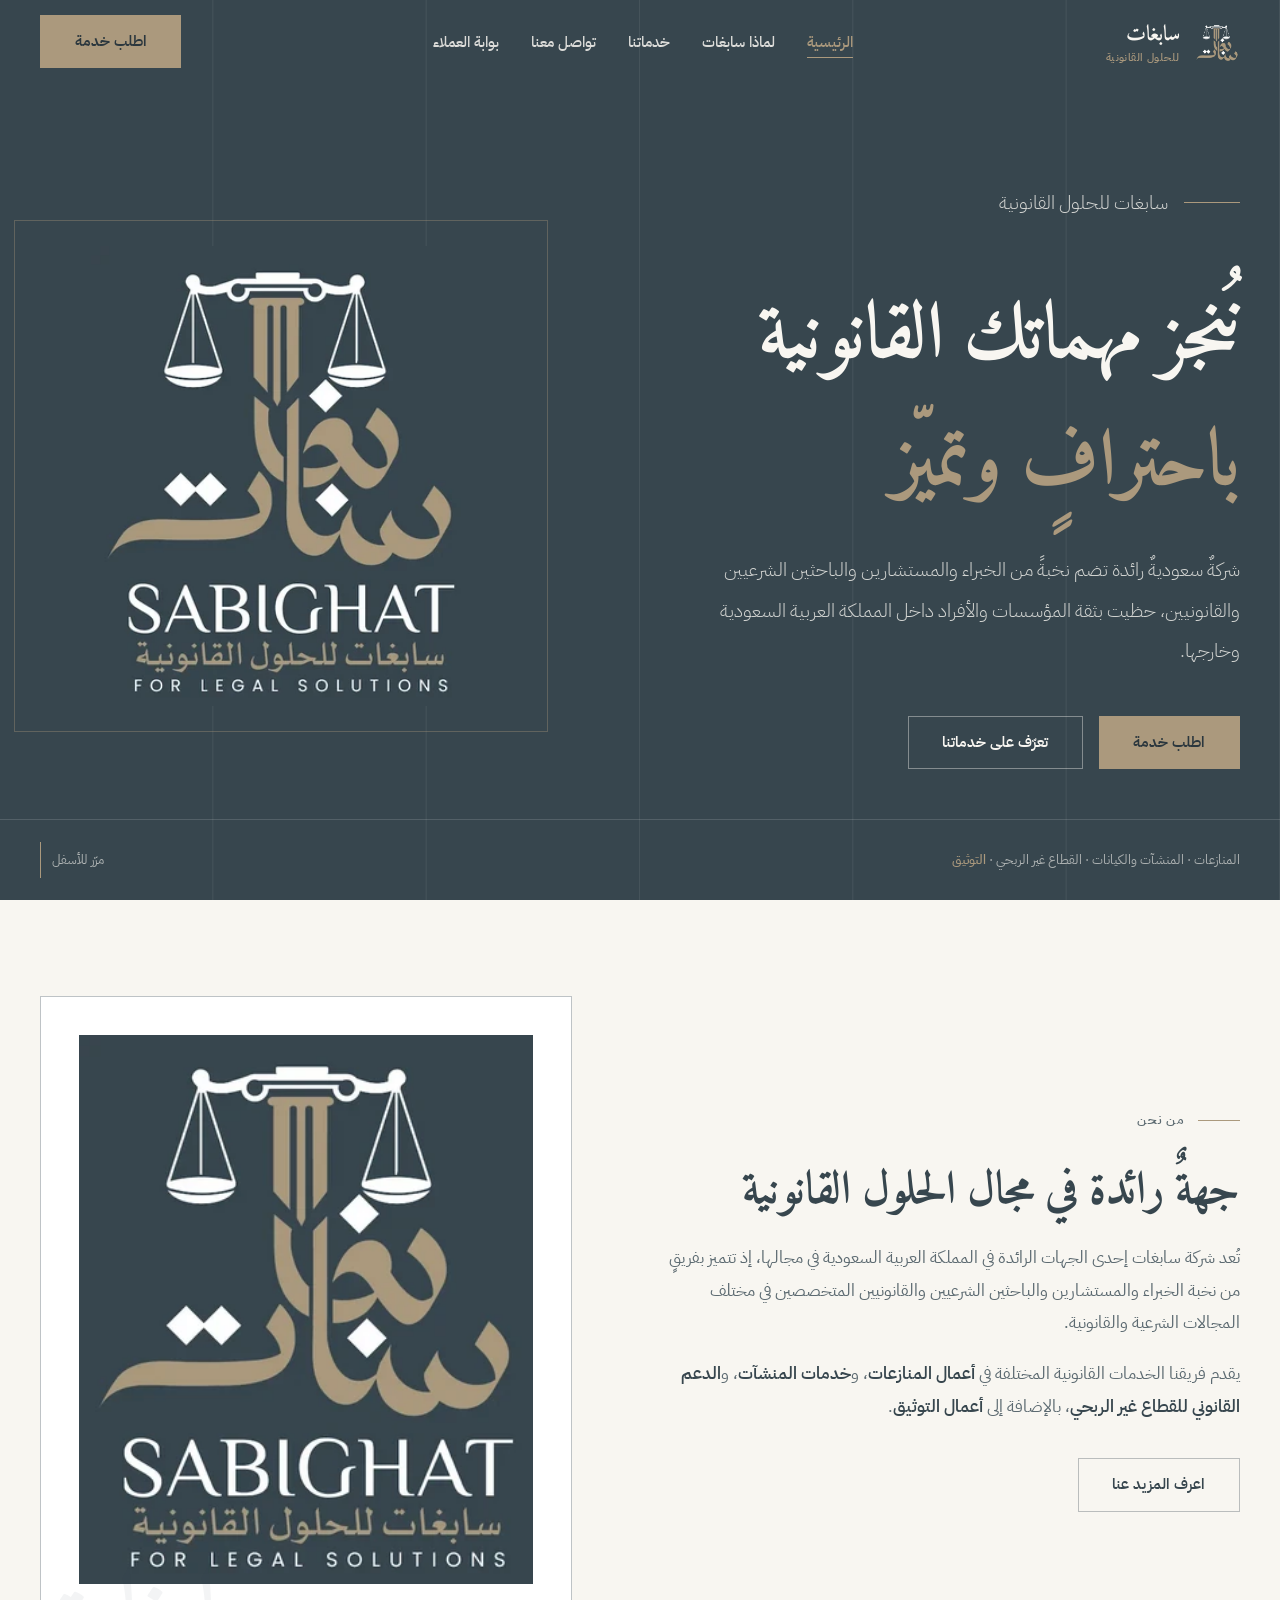
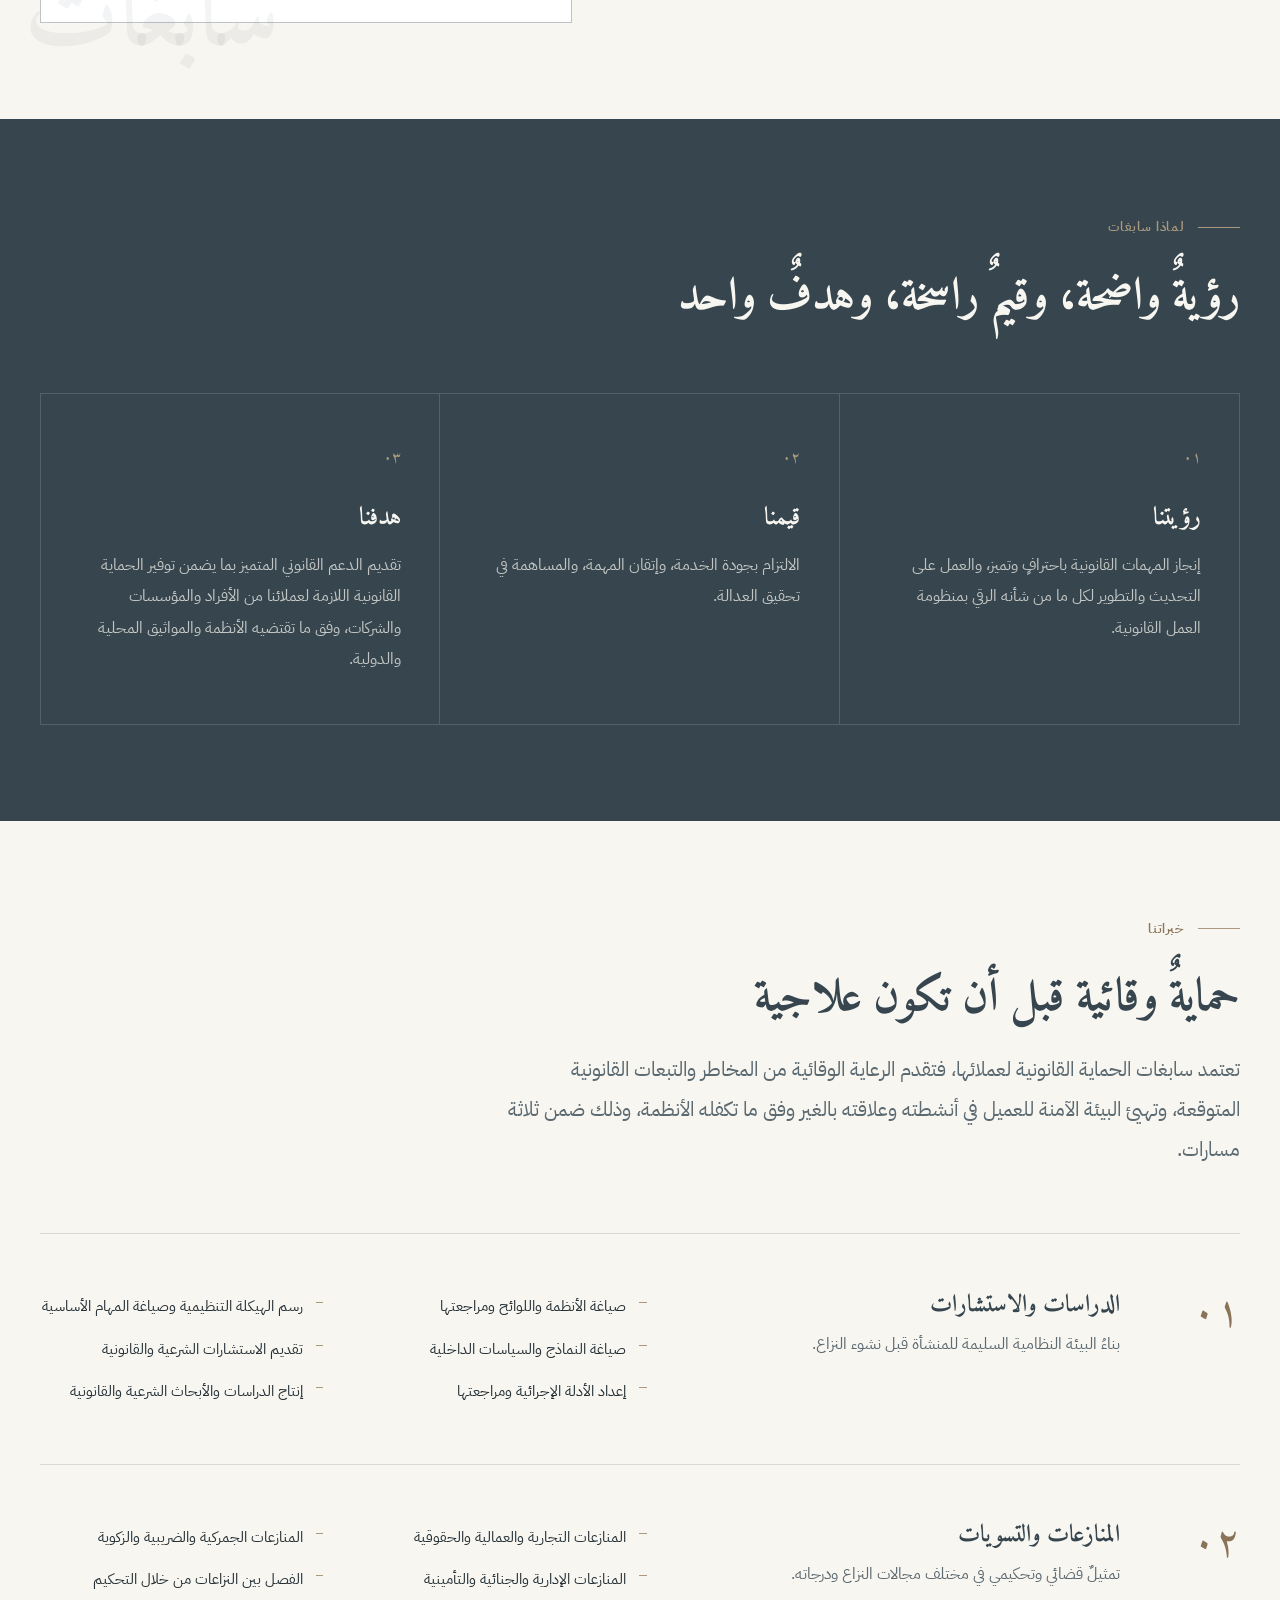
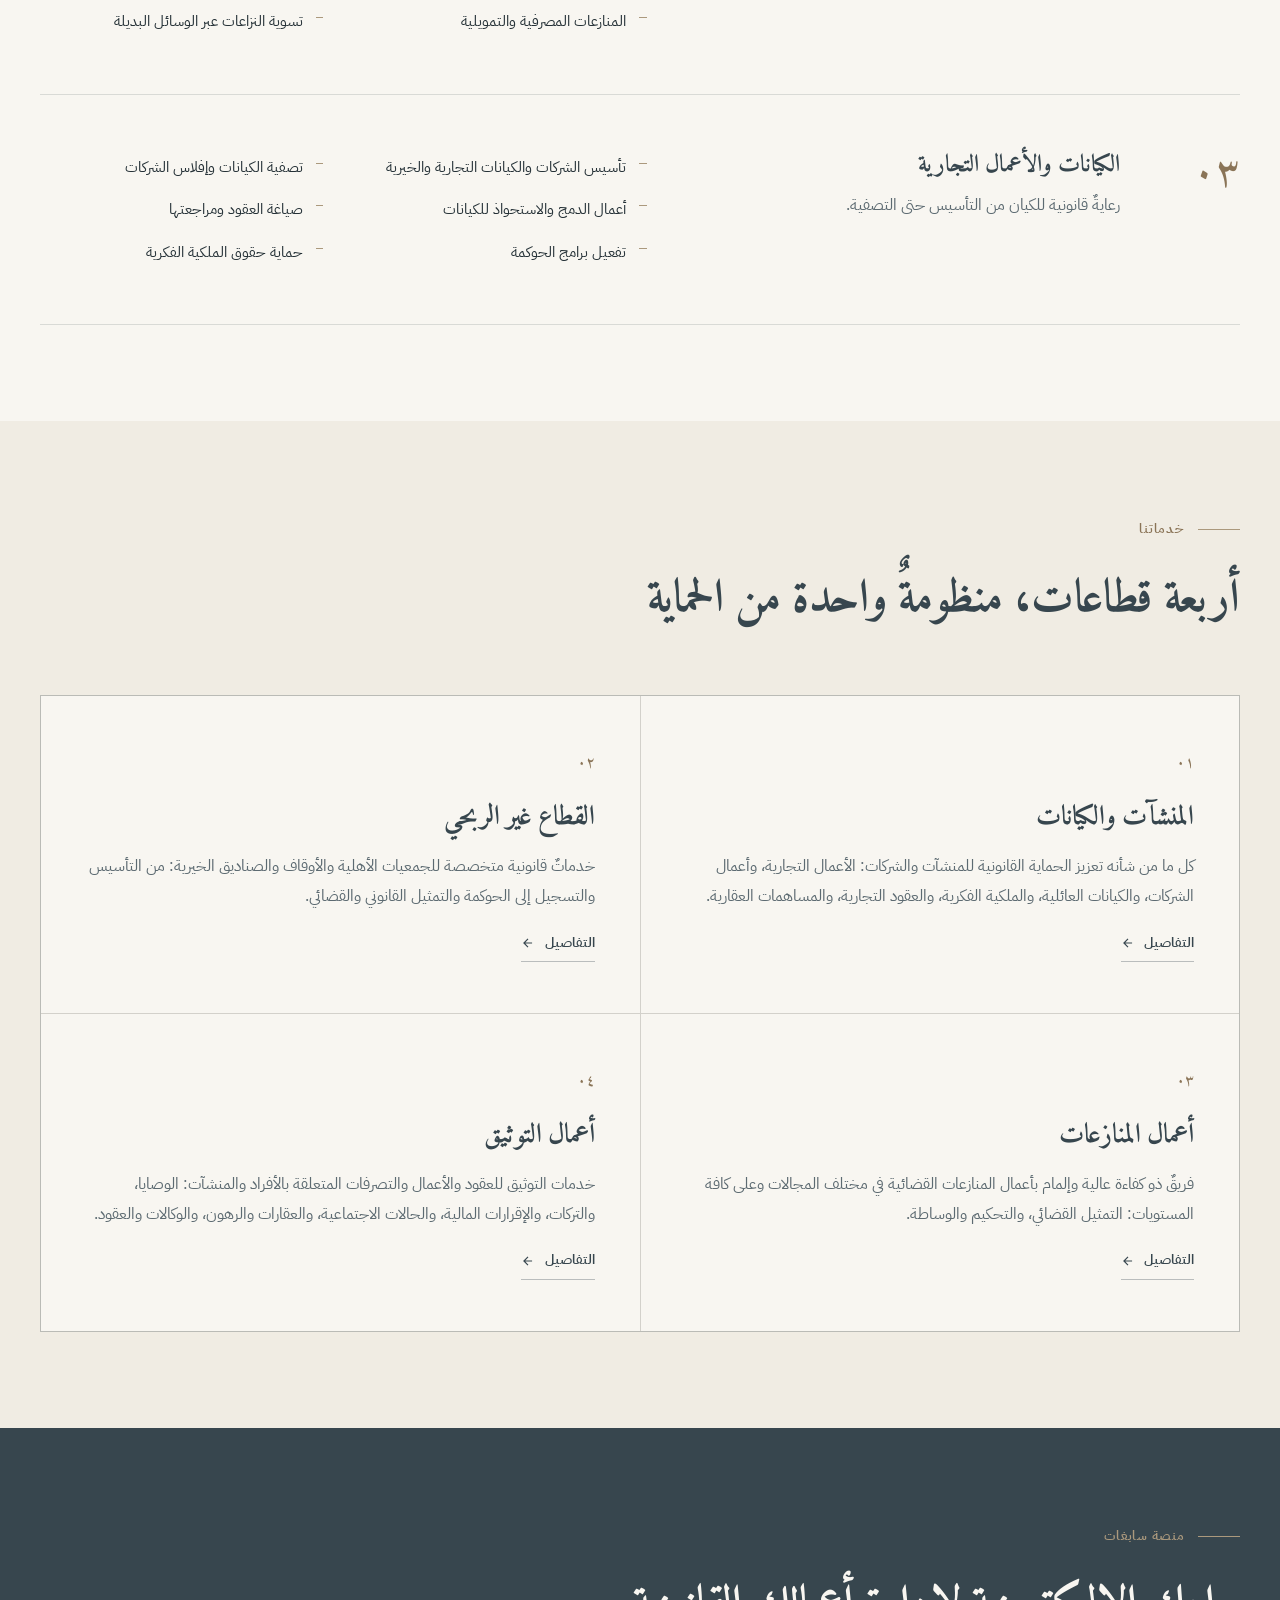
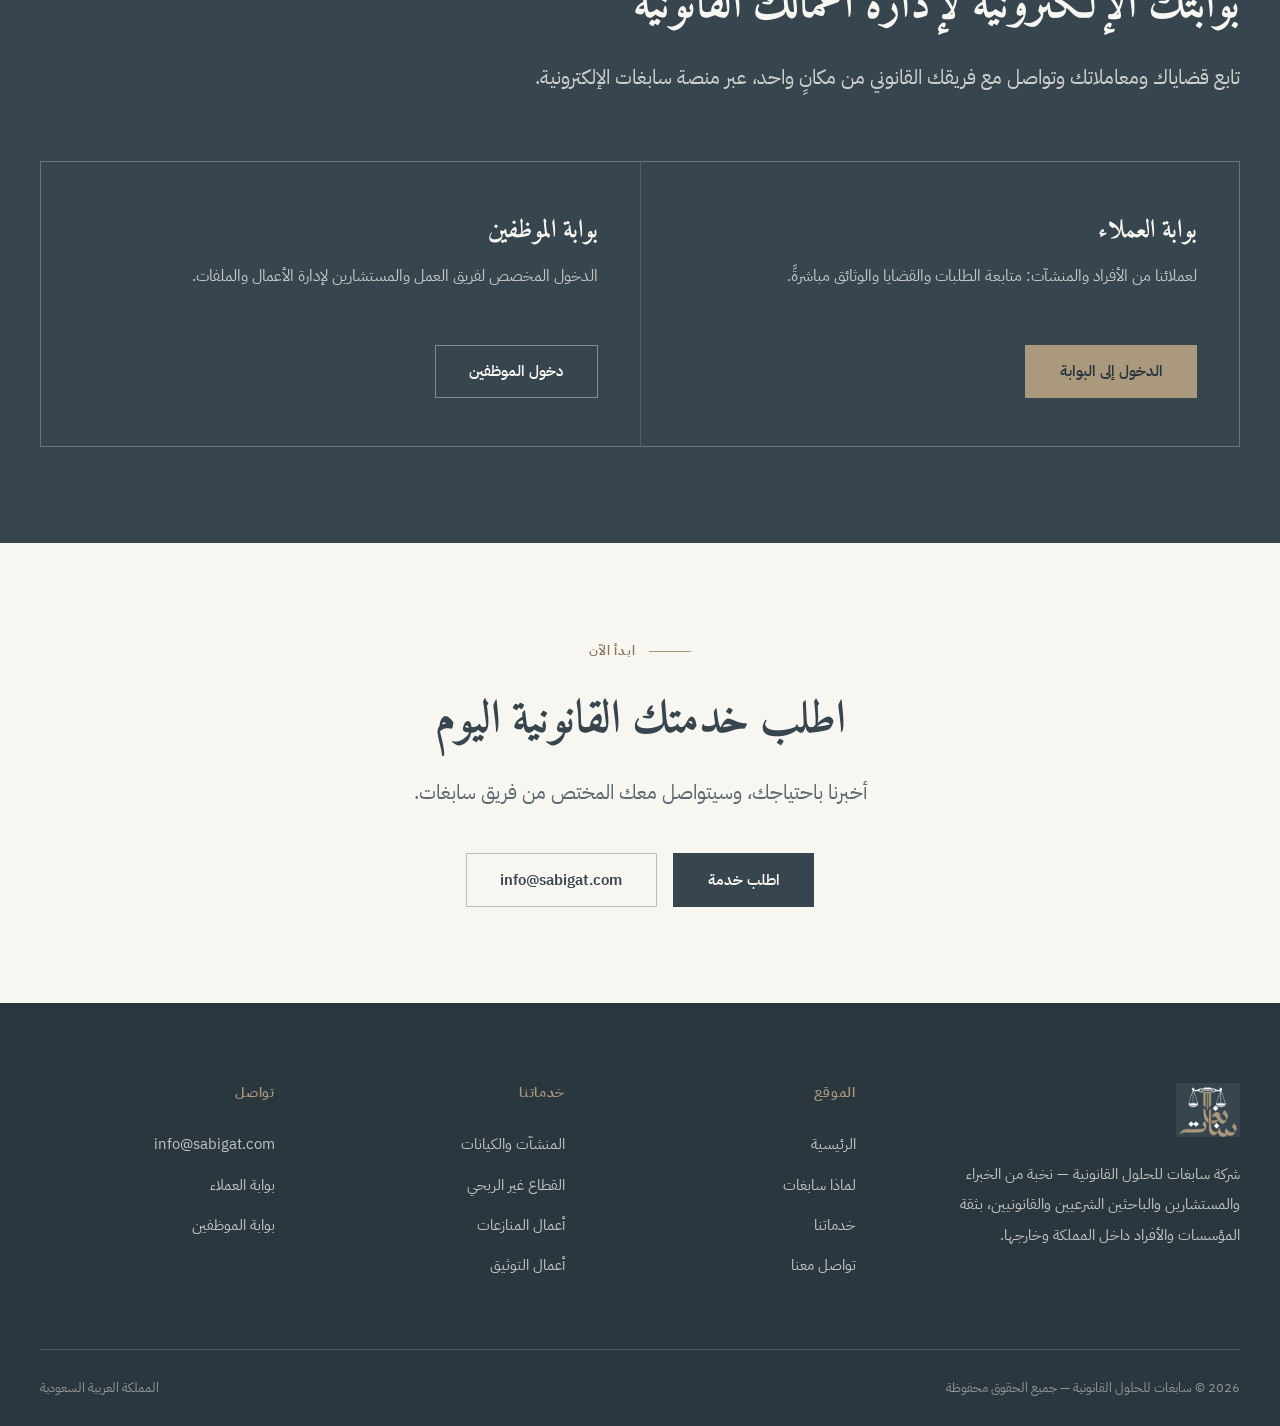
==== index.html @ 05ef5d31 "feat: موقع سابغات للحلول القانونية — HTML صرف على nginx أربعُ صفحاتٍ وصفحةُ ٤٠٤، بلا إطارٍ ولا مرحلة" ====
<!DOCTYPE html>
<html lang="ar" dir="rtl">
<head>
  <meta charset="UTF-8">
  <meta name="viewport" content="width=device-width, initial-scale=1.0">
  <title>سابغات للحلول القانونية | محاماة واستشارات وتوثيق</title>
  <meta name="description" content="شركة سابغات للحلول القانونية — نخبة من الخبراء والمستشارين في أعمال المنازعات وخدمات المنشآت والقطاع غير الربحي وأعمال التوثيق داخل المملكة وخارجها.">
  <link rel="canonical" href="https://sabigat.com/">
  <link rel="stylesheet" href="assets/css/style.css">
  <link rel="preload" href="assets/fonts/ibm-plex-arabic-400-arabic.woff2" as="font" type="font/woff2" crossorigin>
  <link rel="preload" href="assets/fonts/amiri-700-arabic.woff2" as="font" type="font/woff2" crossorigin>
  <meta property="og:type" content="website">
  <meta property="og:site_name" content="سابغات للحلول القانونية">
  <meta property="og:locale" content="ar_SA">
  <meta property="og:title" content="سابغات للحلول القانونية | محاماة واستشارات وتوثيق">
  <meta property="og:description" content="نخبة من الخبراء والمستشارين في أعمال المنازعات وخدمات المنشآت والقطاع غير الربحي وأعمال التوثيق.">
  <meta property="og:url" content="https://sabigat.com/">
  <meta property="og:image" content="https://sabigat.com/assets/img/og-image.png">
  <meta property="og:image:width" content="1200">
  <meta property="og:image:height" content="630">
  <meta name="twitter:card" content="summary_large_image">
  <meta name="twitter:title" content="سابغات للحلول القانونية | محاماة واستشارات وتوثيق">
  <meta name="twitter:description" content="نخبة من الخبراء والمستشارين في أعمال المنازعات وخدمات المنشآت والقطاع غير الربحي وأعمال التوثيق.">
  <meta name="twitter:image" content="https://sabigat.com/assets/img/og-image.png">
  <meta name="theme-color" content="#37464e">
  <meta name="geo.region" content="SA">
  <!-- TODO: من العميل — geo.placename (مدينة المقر) -->
  <link rel="icon" href="favicon.ico" sizes="any">
  <link rel="icon" type="image/png" sizes="32x32" href="assets/img/favicon-32.png">
  <link rel="apple-touch-icon" href="assets/img/apple-touch-icon.png">
  <link rel="manifest" href="site.webmanifest">
  <script>document.documentElement.className += ' js';</script>
  <script type="application/ld+json">
  {
    "@context": "https://schema.org",
    "@type": "LegalService",
    "@id": "https://sabigat.com/#organization",
    "name": "سابغات للحلول القانونية",
    "alternateName": "Sabighat for Legal Solutions",
    "url": "https://sabigat.com/",
    "logo": "https://sabigat.com/assets/img/og-image.png",
    "image": "https://sabigat.com/assets/img/og-image.png",
    "email": "info@sabigat.com",
    "areaServed": "SA"
  }
  </script>
  <!-- TODO: من العميل — رقم الترخيص (identifier) ورقم الهاتف والعنوان الوطني لإكمال JSON-LD -->
</head>
<body>

  <header class="site-header">
    <div class="container header-inner">
      <a class="brand" href="index.html" aria-label="سابغات للحلول القانونية — الرئيسية">
        <img src="assets/img/logo-mark.webp" alt="شعار سابغات" width="337" height="284">
        <span class="brand-text">
          <span class="brand-name">سابغات</span>
          <span class="brand-tag">للحلول القانونية</span>
        </span>
      </a>
      <nav class="main-nav" aria-label="التنقل الرئيسي">
        <ul>
          <li><a href="index.html" class="active" aria-current="page">الرئيسية</a></li>
          <li><a href="about.html">لماذا سابغات</a></li>
          <li><a href="services.html">خدماتنا</a></li>
          <li><a href="contact.html">تواصل معنا</a></li>
          <li><a href="https://sabigat.com/Fares/authentication/login">بوابة العملاء</a></li>
        </ul>
      </nav>
      <div class="header-cta">
        <a class="btn btn-navy" href="contact.html">اطلب خدمة</a>
      </div>
      <button class="nav-toggle" aria-label="فتح القائمة" aria-expanded="false"><span></span><span></span><span></span></button>
    </div>
  </header>

  <main>

    <!-- ================= البطل ================= -->
    <section class="hero">
      <div class="container hero-inner">
        <div>
          <p class="hero-kicker">سابغات للحلول القانونية</p>
          <h1>نُنجز مهماتك القانونية <em>باحترافٍ وتميّز</em></h1>
          <p>شركةٌ سعوديةٌ رائدة تضم نخبةً من الخبراء والمستشارين والباحثين الشرعيين والقانونيين، حظيت بثقة المؤسسات والأفراد داخل المملكة العربية السعودية وخارجها.</p>
          <div class="hero-actions">
            <a class="btn btn-gold" href="contact.html">اطلب خدمة</a>
            <a class="btn btn-outline-light" href="services.html">تعرّف على خدماتنا</a>
          </div>
        </div>
        <div class="hero-mark">
          <img src="assets/img/logo-full.webp" alt="شعار سابغات للحلول القانونية — ميزان العدالة والاسم بالخط العربي" width="337" height="408" fetchpriority="high">
        </div>
      </div>
      <div class="hero-foot">
        <div class="container">
          <span>المنازعات · المنشآت والكيانات · القطاع غير الربحي · <strong>التوثيق</strong></span>
          <span class="scroll-hint">مرّر للأسفل</span>
        </div>
      </div>
    </section>

    <!-- ================= نبذة ================= -->
    <section class="section" id="about">
      <div class="container about-grid">
        <div class="about-text reveal">
          <p class="eyebrow">من نحن</p>
          <h2 class="section-title">جهةٌ رائدة في مجال الحلول القانونية</h2>
          <p>تُعد شركة سابغات إحدى الجهات الرائدة في المملكة العربية السعودية في مجالها، إذ تتميز بفريقٍ من نخبة الخبراء والمستشارين والباحثين الشرعيين والقانونيين المتخصصين في مختلف المجالات الشرعية والقانونية.</p>
          <p>يقدم فريقنا الخدمات القانونية المختلفة في <strong>أعمال المنازعات</strong>، و<strong>خدمات المنشآت</strong>، و<strong>الدعم القانوني للقطاع غير الربحي</strong>، بالإضافة إلى <strong>أعمال التوثيق</strong>.</p>
          <a class="btn btn-outline" href="about.html" style="margin-block-start:1rem">اعرف المزيد عنا</a>
        </div>
        <div class="about-media reveal reveal-d1">
          <div class="frame">
            <img src="assets/img/logo-full.webp" alt="الهوية البصرية لشركة سابغات للحلول القانونية" width="337" height="408" loading="lazy">
          </div>
        </div>
      </div>
    </section>

    <!-- ================= الرؤية والقيم والهدف ================= -->
    <section class="section dark">
      <div class="container">
        <div class="section-head reveal">
          <p class="eyebrow">لماذا سابغات</p>
          <h2 class="section-title">رؤيةٌ واضحة، وقيمٌ راسخة، وهدفٌ واحد</h2>
        </div>
        <div class="values-grid">
          <article class="value-card reveal">
            <span class="num">٠١</span>
            <h3>رؤيتنا</h3>
            <p>إنجاز المهمات القانونية باحترافٍ وتميز، والعمل على التحديث والتطوير لكل ما من شأنه الرقي بمنظومة العمل القانونية.</p>
          </article>
          <article class="value-card reveal reveal-d1">
            <span class="num">٠٢</span>
            <h3>قيمنا</h3>
            <p>الالتزام بجودة الخدمة، وإتقان المهمة، والمساهمة في تحقيق العدالة.</p>
          </article>
          <article class="value-card reveal reveal-d2">
            <span class="num">٠٣</span>
            <h3>هدفنا</h3>
            <p>تقديم الدعم القانوني المتميز بما يضمن توفير الحماية القانونية اللازمة لعملائنا من الأفراد والمؤسسات والشركات، وفق ما تقتضيه الأنظمة والمواثيق المحلية والدولية.</p>
          </article>
        </div>
      </div>
    </section>

    <!-- ================= مسارات الخبرة ================= -->
    <section class="section">
      <div class="container">
        <div class="section-head reveal">
          <p class="eyebrow">خبراتنا</p>
          <h2 class="section-title">حمايةٌ وقائية قبل أن تكون علاجية</h2>
          <p class="lead">تعتمد سابغات الحماية القانونية لعملائها، فتقدم الرعاية الوقائية من المخاطر والتبعات القانونية المتوقعة، وتهيئ البيئة الآمنة للعميل في أنشطته وعلاقته بالغير وفق ما تكفله الأنظمة، وذلك ضمن ثلاثة مسارات.</p>
        </div>
        <div class="tracks">
          <div class="track reveal">
            <span class="idx">٠١</span>
            <div>
              <h3>الدراسات والاستشارات</h3>
              <p class="track-desc">بناءُ البيئة النظامية السليمة للمنشأة قبل نشوء النزاع.</p>
            </div>
            <ul>
              <li>صياغة الأنظمة واللوائح ومراجعتها</li>
              <li>صياغة النماذج والسياسات الداخلية</li>
              <li>إعداد الأدلة الإجرائية ومراجعتها</li>
              <li>رسم الهيكلة التنظيمية وصياغة المهام الأساسية</li>
              <li>تقديم الاستشارات الشرعية والقانونية</li>
              <li>إنتاج الدراسات والأبحاث الشرعية والقانونية</li>
            </ul>
          </div>
          <div class="track reveal">
            <span class="idx">٠٢</span>
            <div>
              <h3>المنازعات والتسويات</h3>
              <p class="track-desc">تمثيلٌ قضائي وتحكيمي في مختلف مجالات النزاع ودرجاته.</p>
            </div>
            <ul>
              <li>المنازعات التجارية والعمالية والحقوقية</li>
              <li>المنازعات الإدارية والجنائية والتأمينية</li>
              <li>المنازعات المصرفية والتمويلية</li>
              <li>المنازعات الجمركية والضريبية والزكوية</li>
              <li>الفصل بين النزاعات من خلال التحكيم</li>
              <li>تسوية النزاعات عبر الوسائل البديلة</li>
            </ul>
          </div>
          <div class="track reveal">
            <span class="idx">٠٣</span>
            <div>
              <h3>الكيانات والأعمال التجارية</h3>
              <p class="track-desc">رعايةٌ قانونية للكيان من التأسيس حتى التصفية.</p>
            </div>
            <ul>
              <li>تأسيس الشركات والكيانات التجارية والخيرية</li>
              <li>أعمال الدمج والاستحواذ للكيانات</li>
              <li>تفعيل برامج الحوكمة</li>
              <li>تصفية الكيانات وإفلاس الشركات</li>
              <li>صياغة العقود ومراجعتها</li>
              <li>حماية حقوق الملكية الفكرية</li>
            </ul>
          </div>
        </div>
      </div>
    </section>

    <!-- ================= الخدمات ================= -->
    <section class="section alt">
      <div class="container">
        <div class="section-head reveal">
          <p class="eyebrow">خدماتنا</p>
          <h2 class="section-title">أربعة قطاعات، منظومةٌ واحدة من الحماية</h2>
        </div>
        <div class="services-grid">
          <article class="service-card reveal">
            <span class="card-num">٠١</span>
            <h3>المنشآت والكيانات</h3>
            <p>كل ما من شأنه تعزيز الحماية القانونية للمنشآت والشركات: الأعمال التجارية، وأعمال الشركات، والكيانات العائلية، والملكية الفكرية، والعقود التجارية، والمساهمات العقارية.</p>
            <a class="card-link" href="services.html#entities">التفاصيل
              <svg class="arrow-icon" viewBox="0 0 24 24" width="14" height="14" fill="none" stroke="currentColor" stroke-width="2" style="transform:scaleX(-1)"><path d="M5 12h14M12 5l7 7-7 7"/></svg>
            </a>
          </article>
          <article class="service-card reveal reveal-d1">
            <span class="card-num">٠٢</span>
            <h3>القطاع غير الربحي</h3>
            <p>خدماتٌ قانونية متخصصة للجمعيات الأهلية والأوقاف والصناديق الخيرية: من التأسيس والتسجيل إلى الحوكمة والتمثيل القانوني والقضائي.</p>
            <a class="card-link" href="services.html#nonprofit">التفاصيل
              <svg class="arrow-icon" viewBox="0 0 24 24" width="14" height="14" fill="none" stroke="currentColor" stroke-width="2" style="transform:scaleX(-1)"><path d="M5 12h14M12 5l7 7-7 7"/></svg>
            </a>
          </article>
          <article class="service-card reveal">
            <span class="card-num">٠٣</span>
            <h3>أعمال المنازعات</h3>
            <p>فريقٌ ذو كفاءة عالية وإلمام بأعمال المنازعات القضائية في مختلف المجالات وعلى كافة المستويات: التمثيل القضائي، والتحكيم والوساطة.</p>
            <a class="card-link" href="services.html#disputes">التفاصيل
              <svg class="arrow-icon" viewBox="0 0 24 24" width="14" height="14" fill="none" stroke="currentColor" stroke-width="2" style="transform:scaleX(-1)"><path d="M5 12h14M12 5l7 7-7 7"/></svg>
            </a>
          </article>
          <article class="service-card reveal reveal-d1">
            <span class="card-num">٠٤</span>
            <h3>أعمال التوثيق</h3>
            <p>خدمات التوثيق للعقود والأعمال والتصرفات المتعلقة بالأفراد والمنشآت: الوصايا، والتركات، والإقرارات المالية، والحالات الاجتماعية، والعقارات والرهون، والوكالات والعقود.</p>
            <a class="card-link" href="services.html#notarization">التفاصيل
              <svg class="arrow-icon" viewBox="0 0 24 24" width="14" height="14" fill="none" stroke="currentColor" stroke-width="2" style="transform:scaleX(-1)"><path d="M5 12h14M12 5l7 7-7 7"/></svg>
            </a>
          </article>
        </div>
      </div>
    </section>

    <!-- ================= منصة سابغات ================= -->
    <section class="section dark">
      <div class="container">
        <div class="section-head reveal">
          <p class="eyebrow">منصة سابغات</p>
          <h2 class="section-title">بوابتك الإلكترونية لإدارة أعمالك القانونية</h2>
          <p class="lead">تابع قضاياك ومعاملاتك وتواصل مع فريقك القانوني من مكانٍ واحد، عبر منصة سابغات الإلكترونية.</p>
        </div>
        <div class="platform-grid">
          <article class="platform-card reveal">
            <h3>بوابة العملاء</h3>
            <p>لعملائنا من الأفراد والمنشآت: متابعة الطلبات والقضايا والوثائق مباشرةً.</p>
            <a class="btn btn-gold" href="https://sabigat.com/Fares/authentication/login">الدخول إلى البوابة</a>
          </article>
          <article class="platform-card reveal reveal-d1">
            <h3>بوابة الموظفين</h3>
            <p>الدخول المخصص لفريق العمل والمستشارين لإدارة الأعمال والملفات.</p>
            <a class="btn btn-outline-light" href="https://sabigat.com/Fares/admin/authentication">دخول الموظفين</a>
          </article>
        </div>
      </div>
    </section>

    <!-- ================= دعوة ختامية ================= -->
    <section class="section cta-band">
      <div class="container">
        <p class="eyebrow reveal" style="justify-content:center">ابدأ الآن</p>
        <h2 class="section-title reveal">اطلب خدمتك القانونية اليوم</h2>
        <p class="lead reveal reveal-d1">أخبرنا باحتياجك، وسيتواصل معك المختص من فريق سابغات.</p>
        <div class="hero-actions reveal reveal-d2">
          <a class="btn btn-navy" href="contact.html">اطلب خدمة</a>
          <a class="btn btn-outline" href="mailto:info@sabigat.com">info@sabigat.com</a>
        </div>
      </div>
    </section>

  </main>

  <!-- ================= التذييل ================= -->
  <footer class="site-footer">
    <div class="container">
      <div class="footer-grid">
        <div class="footer-brand">
          <img src="assets/img/logo-mark.webp" alt="شعار سابغات" width="337" height="284" loading="lazy">
          <p>شركة سابغات للحلول القانونية — نخبة من الخبراء والمستشارين والباحثين الشرعيين والقانونيين، بثقة المؤسسات والأفراد داخل المملكة وخارجها.</p>
        </div>
        <div class="footer-col">
          <h4>الموقع</h4>
          <ul>
            <li><a href="index.html">الرئيسية</a></li>
            <li><a href="about.html">لماذا سابغات</a></li>
            <li><a href="services.html">خدماتنا</a></li>
            <li><a href="contact.html">تواصل معنا</a></li>
          </ul>
        </div>
        <div class="footer-col">
          <h4>خدماتنا</h4>
          <ul>
            <li><a href="services.html#entities">المنشآت والكيانات</a></li>
            <li><a href="services.html#nonprofit">القطاع غير الربحي</a></li>
            <li><a href="services.html#disputes">أعمال المنازعات</a></li>
            <li><a href="services.html#notarization">أعمال التوثيق</a></li>
          </ul>
        </div>
        <div class="footer-col">
          <h4>تواصل</h4>
          <ul>
            <li><a href="mailto:info@sabigat.com">info@sabigat.com</a></li>
            <li><a href="https://sabigat.com/Fares/authentication/login">بوابة العملاء</a></li>
            <li><a href="https://sabigat.com/Fares/admin/authentication">بوابة الموظفين</a></li>
            <!-- TODO: من العميل — رقم الهاتف tel: والعنوان الوطني -->
          </ul>
        </div>
      </div>
      <div class="footer-bottom">
        <span><span dir="ltr">© <span id="year">2026</span></span> سابغات للحلول القانونية — جميع الحقوق محفوظة</span>
        <!-- TODO: من العميل — رقم الترخيص المهني ورقم السجل التجاري -->
        <span>المملكة العربية السعودية</span>
      </div>
    </div>
  </footer>

  <script src="assets/js/main.js" defer></script>
</body>
</html>
---- assets/css/style.css ----
/* ==========================================================================
   سابغات للحلول القانونية — ورقة الأنماط الوحيدة
   فلات صرف · بلا توهّجات · بلا مكتبات · خصائص منطقية RTL
   ========================================================================== */

/* ---------- الخطوط (محلية حصراً) ---------- */
@font-face {
  font-family: 'IBM Plex Sans Arabic';
  font-style: normal; font-weight: 300; font-display: swap;
  src: url('../fonts/ibm-plex-arabic-300-arabic.woff2') format('woff2');
  unicode-range: U+0600-06FF, U+0750-077F, U+08A0-08FF, U+FB50-FDFF, U+FE70-FEFF, U+0660-0669, U+06F0-06F9;
}
@font-face {
  font-family: 'IBM Plex Sans Arabic';
  font-style: normal; font-weight: 300; font-display: swap;
  src: url('../fonts/ibm-plex-arabic-300-latin.woff2') format('woff2');
  unicode-range: U+0000-00FF, U+2000-206F;
}
@font-face {
  font-family: 'IBM Plex Sans Arabic';
  font-style: normal; font-weight: 400; font-display: swap;
  src: url('../fonts/ibm-plex-arabic-400-arabic.woff2') format('woff2');
  unicode-range: U+0600-06FF, U+0750-077F, U+08A0-08FF, U+FB50-FDFF, U+FE70-FEFF, U+0660-0669, U+06F0-06F9;
}
@font-face {
  font-family: 'IBM Plex Sans Arabic';
  font-style: normal; font-weight: 400; font-display: swap;
  src: url('../fonts/ibm-plex-arabic-400-latin.woff2') format('woff2');
  unicode-range: U+0000-00FF, U+2000-206F;
}
@font-face {
  font-family: 'IBM Plex Sans Arabic';
  font-style: normal; font-weight: 500; font-display: swap;
  src: url('../fonts/ibm-plex-arabic-500-arabic.woff2') format('woff2');
  unicode-range: U+0600-06FF, U+0750-077F, U+08A0-08FF, U+FB50-FDFF, U+FE70-FEFF, U+0660-0669, U+06F0-06F9;
}
@font-face {
  font-family: 'IBM Plex Sans Arabic';
  font-style: normal; font-weight: 500; font-display: swap;
  src: url('../fonts/ibm-plex-arabic-500-latin.woff2') format('woff2');
  unicode-range: U+0000-00FF, U+2000-206F;
}
@font-face {
  font-family: 'IBM Plex Sans Arabic';
  font-style: normal; font-weight: 600; font-display: swap;
  src: url('../fonts/ibm-plex-arabic-600-arabic.woff2') format('woff2');
  unicode-range: U+0600-06FF, U+0750-077F, U+08A0-08FF, U+FB50-FDFF, U+FE70-FEFF, U+0660-0669, U+06F0-06F9;
}
@font-face {
  font-family: 'IBM Plex Sans Arabic';
  font-style: normal; font-weight: 600; font-display: swap;
  src: url('../fonts/ibm-plex-arabic-600-latin.woff2') format('woff2');
  unicode-range: U+0000-00FF, U+2000-206F;
}
@font-face {
  font-family: 'Amiri';
  font-style: normal; font-weight: 400; font-display: swap;
  src: url('../fonts/amiri-400-arabic.woff2') format('woff2');
  unicode-range: U+0600-06FF, U+0750-077F, U+08A0-08FF, U+FB50-FDFF, U+FE70-FEFF;
}
@font-face {
  font-family: 'Amiri';
  font-style: normal; font-weight: 700; font-display: swap;
  src: url('../fonts/amiri-700-arabic.woff2') format('woff2');
  unicode-range: U+0600-06FF, U+0750-077F, U+08A0-08FF, U+FB50-FDFF, U+FE70-FEFF;
}

/* ---------- الرموز ---------- */
:root {
  --navy:        #37464e;   /* أساس الهوية */
  --navy-deep:   #2b373e;   /* درجة أعمق للتذييل */
  --ink:         #243036;   /* نص أساس */
  --muted:       #5c6a71;   /* نص ثانوي */
  --gold:        #ab997d;   /* تمييز الهوية */
  --gold-deep:   #8a7457;   /* ذهبي للنص الصغير على الفاتح */
  --paper:       #f8f6f1;   /* خلفية الموقع */
  --paper-2:     #f0ece3;   /* مقطع بديل */
  --white:       #ffffff;
  --line:        rgba(55, 70, 78, .16);   /* شعيرات فاتحة */
  --line-strong: rgba(55, 70, 78, .32);
  --line-dark:   rgba(255, 255, 255, .14);/* شعيرات على الداكن */
  --font-body:   'IBM Plex Sans Arabic', 'Segoe UI', Tahoma, sans-serif;
  --font-display:'Amiri', 'IBM Plex Sans Arabic', serif;
  --container:   1200px;
  --header-h:    84px;
}

/* ---------- تصفير ---------- */
*, *::before, *::after { box-sizing: border-box; }
* { margin: 0; }
html { scroll-behavior: smooth; -webkit-text-size-adjust: 100%; }
body {
  font-family: var(--font-body);
  font-weight: 400;
  font-size: 1.0625rem;
  line-height: 1.9;
  color: var(--ink);
  background: var(--paper);
  text-rendering: optimizeLegibility;
  -webkit-font-smoothing: antialiased;
}
img, svg, video { display: block; max-inline-size: 100%; height: auto; }
ul, ol { padding: 0; list-style: none; }
a { color: inherit; text-decoration: none; }
button { font: inherit; color: inherit; background: none; border: 0; cursor: pointer; }
input, select, textarea { font: inherit; color: inherit; }
strong { font-weight: 600; }

::selection { background: var(--gold); color: var(--navy-deep); }

:focus-visible {
  outline: 2px solid var(--gold);
  outline-offset: 3px;
}

/* ---------- أدوات عامة ---------- */
.container {
  inline-size: min(100% - 3rem, var(--container));
  margin-inline: auto;
}
.section { padding-block: 96px; }
.section.alt { background: var(--paper-2); }
.section.dark { background: var(--navy); color: var(--paper); }

.eyebrow {
  display: flex;
  align-items: center;
  gap: .85rem;
  font-size: .8125rem;
  font-weight: 600;
  letter-spacing: .06em;
  color: var(--gold-deep);
  margin-block-end: 1.1rem;
}
.eyebrow::before {
  content: '';
  inline-size: 2.6rem;
  block-size: 1px;
  background: var(--gold);
}
.section.dark .eyebrow { color: var(--gold); }

h1, h2, h3, h4 { font-weight: 700; line-height: 1.45; color: var(--navy); }
.section.dark h1, .section.dark h2, .section.dark h3 { color: var(--paper); }

.display {
  font-family: var(--font-display);
  font-weight: 700;
  line-height: 1.5;
}
.section-title {
  font-family: var(--font-display);
  font-size: clamp(1.9rem, 3.6vw, 2.9rem);
  line-height: 1.55;
  margin-block-end: 1.2rem;
}
.lead {
  font-size: clamp(1.05rem, 1.6vw, 1.25rem);
  line-height: 2;
  color: var(--muted);
  max-inline-size: 62ch;
}
.section.dark .lead { color: rgba(248, 246, 241, .78); }

.section-head { max-inline-size: 46rem; margin-block-end: 4rem; }

/* أزرار */
.btn {
  display: inline-flex;
  align-items: center;
  justify-content: center;
  gap: .6rem;
  padding: .95rem 2.1rem;
  font-size: .9375rem;
  font-weight: 600;
  line-height: 1.4;
  border: 1px solid transparent;
  transition: background-color .25s ease, color .25s ease, border-color .25s ease;
}
.btn svg { flex: none; }
.btn-gold { background: var(--gold); color: var(--navy-deep); }
.btn-gold:hover { background: var(--paper); color: var(--navy-deep); }
.btn-navy { background: var(--navy); color: var(--paper); }
.btn-navy:hover { background: var(--navy-deep); }
.btn-outline { border-color: var(--line-strong); color: var(--navy); }
.btn-outline:hover { background: var(--navy); border-color: var(--navy); color: var(--paper); }
.btn-outline-light { border-color: rgba(248,246,241,.4); color: var(--paper); }
.btn-outline-light:hover { background: var(--paper); border-color: var(--paper); color: var(--navy-deep); }

/* سهم يعكس اتجاهه تلقائياً في RTL */
.arrow-icon { transition: transform .25s ease; }
a:hover > .arrow-icon, .btn:hover .arrow-icon { transform: translateX(-4px); }

/* ==========================================================================
   الترويسة
   ========================================================================== */
.site-header {
  position: fixed;
  inset-block-start: 0;
  inset-inline: 0;
  z-index: 100;
  block-size: var(--header-h);
  display: flex;
  align-items: center;
  border-block-end: 1px solid transparent;
  transition: background-color .3s ease, border-color .3s ease, block-size .3s ease;
}
.site-header.is-solid {
  background: var(--paper);
  border-block-end-color: var(--line);
  block-size: 68px;
}
.header-inner {
  display: flex;
  align-items: center;
  justify-content: space-between;
  gap: 1.5rem;
}
.brand { display: flex; align-items: center; gap: .9rem; flex: none; }
.brand img { inline-size: 46px; block-size: auto; }
.brand-text { display: flex; flex-direction: column; line-height: 1.5; }
.brand-name {
  font-family: var(--font-display);
  font-size: 1.35rem;
  font-weight: 700;
  color: var(--paper);
  transition: color .3s ease;
}
.brand-tag {
  font-size: .68rem;
  font-weight: 500;
  letter-spacing: .04em;
  color: var(--gold);
}
.site-header.is-solid .brand-name { color: var(--navy); }

.main-nav ul { display: flex; align-items: center; gap: 2rem; }
.main-nav a {
  position: relative;
  font-size: .9375rem;
  font-weight: 500;
  color: rgba(248, 246, 241, .85);
  padding-block: .35rem;
  transition: color .25s ease;
}
.main-nav a::after {
  content: '';
  position: absolute;
  inset-block-end: 0;
  inset-inline-start: 0;
  inline-size: 0;
  block-size: 1px;
  background: var(--gold);
  transition: inline-size .3s ease;
}
.main-nav a:hover::after, .main-nav a.active::after { inline-size: 100%; }
.main-nav a:hover, .main-nav a.active { color: var(--gold); }
.site-header.is-solid .main-nav a { color: var(--ink); }
.site-header.is-solid .main-nav a:hover,
.site-header.is-solid .main-nav a.active { color: var(--gold-deep); }

.header-cta { flex: none; }
.site-header:not(.is-solid) .header-cta .btn-navy {
  background: var(--gold);
  color: var(--navy-deep);
}
.site-header:not(.is-solid) .header-cta .btn-navy:hover { background: var(--paper); }

/* زر القائمة للجوال */
.nav-toggle {
  display: none;
  flex-direction: column;
  justify-content: center;
  gap: 6px;
  inline-size: 44px;
  block-size: 44px;
  padding: 10px;
  z-index: 130;
}
.nav-toggle span {
  display: block;
  inline-size: 100%;
  block-size: 2px;
  background: var(--paper);
  transition: transform .3s ease, opacity .3s ease, background-color .3s ease;
}
.site-header.is-solid .nav-toggle span,
body.nav-open .nav-toggle span { background: var(--navy); }
body.nav-open .nav-toggle span:nth-child(1) { transform: translateY(8px) rotate(45deg); }
body.nav-open .nav-toggle span:nth-child(2) { opacity: 0; }
body.nav-open .nav-toggle span:nth-child(3) { transform: translateY(-8px) rotate(-45deg); }

/* ==========================================================================
   البطل — الرئيسية
   ========================================================================== */
.hero {
  position: relative;
  min-block-size: 100svh;
  display: flex;
  flex-direction: column;
  justify-content: center;
  background: var(--navy);
  color: var(--paper);
  overflow: hidden;
  padding-block: calc(var(--header-h) + 4rem) 6rem;
}
/* زخرفة: شعيرات عمودية وأرقام */
.hero::before {
  content: '';
  position: absolute;
  inset: 0;
  background-image:
    linear-gradient(to left, var(--line-dark) 1px, transparent 1px);
  background-size: calc(100% / 6) 100%;
  opacity: .5;
  pointer-events: none;
}
.hero-inner {
  position: relative;
  display: grid;
  grid-template-columns: 1.15fr .85fr;
  align-items: center;
  gap: 4rem;
}
.hero-kicker {
  display: flex;
  align-items: center;
  gap: 1rem;
  font-size: .875rem;
  font-weight: 500;
  color: var(--gold);
  margin-block-end: 2rem;
}
.hero-kicker::before { content: ''; inline-size: 3.5rem; block-size: 1px; background: var(--gold); }
.hero h1 {
  font-family: var(--font-display);
  font-size: clamp(2.7rem, 6.2vw, 5rem);
  font-weight: 700;
  line-height: 1.6;
  color: var(--paper);
  margin-block-end: 1.8rem;
}
.hero h1 em { font-style: normal; color: var(--gold); }
.hero p {
  font-size: clamp(1.05rem, 1.5vw, 1.2rem);
  font-weight: 300;
  line-height: 2.1;
  color: rgba(248, 246, 241, .8);
  max-inline-size: 52ch;
  margin-block-end: 2.8rem;
}
.hero-actions { display: flex; flex-wrap: wrap; gap: 1rem; }

.hero-mark {
  position: relative;
  display: flex;
  justify-content: center;
}
.hero-mark img { inline-size: min(100%, 380px); }
.hero-mark::after {
  content: '';
  position: absolute;
  inset: -1.6rem;
  border: 1px solid rgba(171, 153, 125, .35);
  pointer-events: none;
}

.hero-foot {
  position: absolute;
  inset-block-end: 0;
  inset-inline: 0;
  border-block-start: 1px solid var(--line-dark);
}
.hero-foot .container {
  display: flex;
  align-items: center;
  justify-content: space-between;
  gap: 2rem;
  padding-block: 1.4rem;
  font-size: .8125rem;
  color: rgba(248, 246, 241, .6);
}
.hero-foot strong { color: var(--gold); font-weight: 500; }
.scroll-hint { display: flex; align-items: center; gap: .7rem; }
.scroll-hint::after {
  content: '';
  inline-size: 1px;
  block-size: 2.2rem;
  background: var(--gold);
  animation: hint 2.2s ease-in-out infinite;
}
@keyframes hint { 0%,100% { transform: scaleY(1); } 50% { transform: scaleY(.45); } }

/* ==========================================================================
   بطل الصفحات الداخلية
   ========================================================================== */
.page-hero {
  background: var(--navy);
  color: var(--paper);
  padding-block: calc(var(--header-h) + 5.5rem) 5.5rem;
  position: relative;
  overflow: hidden;
}
.page-hero::before {
  content: '';
  position: absolute;
  inset: 0;
  background-image: linear-gradient(to left, var(--line-dark) 1px, transparent 1px);
  background-size: calc(100% / 6) 100%;
  opacity: .5;
  pointer-events: none;
}
.page-hero .container { position: relative; }
.page-hero h1 {
  font-family: var(--font-display);
  font-size: clamp(2.3rem, 4.6vw, 3.8rem);
  line-height: 1.55;
  color: var(--paper);
  margin-block-end: 1.2rem;
}
.page-hero p { max-inline-size: 60ch; color: rgba(248,246,241,.78); font-size: 1.1rem; line-height: 2; }
.crumbs {
  display: flex;
  align-items: center;
  gap: .8rem;
  font-size: .8125rem;
  color: rgba(248,246,241,.6);
  margin-block-end: 1.6rem;
}
.crumbs a:hover { color: var(--gold); }
.crumbs [aria-current] { color: var(--gold); }

/* ==========================================================================
   مقاطع الرئيسية
   ========================================================================== */

/* نبذة */
.about-grid {
  display: grid;
  grid-template-columns: 1.05fr .95fr;
  gap: 5rem;
  align-items: center;
}
.about-text p { color: var(--muted); margin-block-end: 1.2rem; max-inline-size: 58ch; }
.about-text p strong { color: var(--navy); }
.about-media { position: relative; }
.about-media .frame {
  border: 1px solid var(--line-strong);
  padding: clamp(1.5rem, 3vw, 3rem);
  background: var(--white);
}
.about-media img { inline-size: 100%; }
.about-media::after {
  content: 'سابغات';
  position: absolute;
  inset-block-end: -2.4rem;
  inset-inline-end: -1rem;
  font-family: var(--font-display);
  font-size: clamp(4rem, 8vw, 7rem);
  font-weight: 700;
  color: rgba(55, 70, 78, .06);
  line-height: 1;
  pointer-events: none;
}

/* الرؤية والقيم — بطاقات فلات */
.values-grid {
  display: grid;
  grid-template-columns: repeat(3, 1fr);
  border: 1px solid var(--line-dark);
}
.value-card {
  padding: 3rem 2.4rem;
  border-inline-start: 1px solid var(--line-dark);
  position: relative;
  transition: background-color .3s ease;
}
.value-card:first-child { border-inline-start: 0; }
.value-card:hover { background: rgba(248, 246, 241, .04); }
.value-card .num {
  font-family: var(--font-display);
  font-size: 1rem;
  color: var(--gold);
  display: block;
  margin-block-end: 1.6rem;
}
.value-card h3 {
  font-family: var(--font-display);
  font-size: 1.55rem;
  margin-block-end: 1rem;
  color: var(--paper);
}
.value-card p { font-size: .98rem; line-height: 2; color: rgba(248,246,241,.72); }

/* مسارات الخبرة */
.tracks { border-block-start: 1px solid var(--line); }
.track {
  display: grid;
  grid-template-columns: 5rem 1fr 1.4fr;
  gap: 2.5rem;
  align-items: start;
  padding-block: 3.2rem;
  border-block-end: 1px solid var(--line);
}
.track .idx {
  font-family: var(--font-display);
  font-size: 2.6rem;
  line-height: 1.2;
  color: var(--gold-deep);
}
.track h3 { font-size: 1.5rem; margin-block-end: .6rem; font-family: var(--font-display); }
.track .track-desc { color: var(--muted); font-size: .98rem; }
.track ul { columns: 2; column-gap: 2.5rem; }
.track ul li {
  position: relative;
  padding-inline-start: 1.3rem;
  padding-block: .42rem;
  font-size: .95rem;
  color: var(--ink);
  break-inside: avoid;
}
.track ul li::before {
  content: '';
  position: absolute;
  inset-inline-start: 0;
  inset-block-start: 1.05rem;
  inline-size: .45rem;
  block-size: 1px;
  background: var(--gold);
}

/* الخدمات — بطاقات */
.services-grid {
  display: grid;
  grid-template-columns: repeat(2, 1fr);
  gap: 1px;
  background: var(--line);
  border: 1px solid var(--line);
}
.service-card {
  background: var(--paper);
  padding: 3.2rem 2.8rem;
  display: flex;
  flex-direction: column;
  gap: 1.1rem;
  transition: background-color .35s ease;
  position: relative;
}
.service-card:hover { background: var(--navy); }
.service-card:hover h3, .service-card:hover p, .service-card:hover .card-num,
.service-card:hover .card-link { color: var(--paper); }
.service-card:hover .card-num { color: var(--gold); }
.service-card:hover .card-link { border-color: var(--gold); }
.card-num {
  font-family: var(--font-display);
  font-size: 1rem;
  color: var(--gold-deep);
  transition: color .35s ease;
}
.service-card h3 {
  font-family: var(--font-display);
  font-size: 1.7rem;
  transition: color .35s ease;
}
.service-card p { color: var(--muted); font-size: .98rem; flex: 1; transition: color .35s ease; }
.card-link {
  align-self: flex-start;
  display: inline-flex;
  align-items: center;
  gap: .6rem;
  font-size: .875rem;
  font-weight: 600;
  color: var(--navy);
  border-block-end: 1px solid var(--line-strong);
  padding-block-end: .3rem;
  transition: color .35s ease, border-color .35s ease;
}

/* الفريق — قائمة تحريرية */
.team-list { border-block-start: 1px solid var(--line); }
.team-row {
  display: grid;
  grid-template-columns: 1fr auto;
  align-items: baseline;
  gap: 1.5rem;
  padding-block: 1.6rem;
  border-block-end: 1px solid var(--line);
  transition: padding-inline-start .3s ease;
}
.team-row:hover { padding-inline-start: 1rem; }
.team-row .name { font-family: var(--font-display); font-size: 1.4rem; color: var(--navy); }
.team-row .role { font-size: .875rem; color: var(--gold-deep); font-weight: 500; }

/* المنصة */
.platform-grid {
  display: grid;
  grid-template-columns: 1fr 1fr;
  gap: 1px;
  background: var(--line-dark);
  border: 1px solid var(--line-dark);
}
.platform-card {
  background: var(--navy);
  padding: 3rem 2.6rem;
  transition: background-color .3s ease;
}
.platform-card:hover { background: var(--navy-deep); }
.platform-card h3 { font-family: var(--font-display); font-size: 1.6rem; color: var(--paper); margin-block-end: .9rem; }
.platform-card p { color: rgba(248,246,241,.72); font-size: .97rem; margin-block-end: 1.8rem; min-block-size: 3.5em; }

/* دعوة ختامية */
.cta-band { text-align: center; }
.cta-band .section-title { margin-inline: auto; max-inline-size: 22ch; }
.cta-band .lead { margin-inline: auto; margin-block-end: 2.6rem; }
.cta-band .hero-actions { justify-content: center; }

/* ==========================================================================
   صفحة الخدمات التفصيلية
   ========================================================================== */
.svc-group { padding-block: 96px; }
.svc-group + .svc-group { border-block-start: 1px solid var(--line); }
.svc-group:nth-child(even) { background: var(--paper-2); }
.svc-group-head {
  display: grid;
  grid-template-columns: 5rem 1fr;
  gap: 2.5rem;
  align-items: start;
  margin-block-end: 3.5rem;
}
.svc-group-head .idx { font-family: var(--font-display); font-size: 2.6rem; line-height: 1.2; color: var(--gold-deep); }
.svc-group-head p { color: var(--muted); max-inline-size: 65ch; }
.svc-cats {
  display: grid;
  grid-template-columns: repeat(3, 1fr);
  gap: 1px;
  background: var(--line);
  border: 1px solid var(--line);
}
.svc-cat { background: var(--paper); padding: 2.4rem 2rem; }
.svc-group:nth-child(even) .svc-cat { background: var(--white); }
.svc-cat h3 {
  font-family: var(--font-display);
  font-size: 1.3rem;
  padding-block-end: 1.1rem;
  margin-block-end: 1.3rem;
  border-block-end: 1px solid var(--line);
}
.svc-cat h3 .cat-num { color: var(--gold-deep); font-size: .95rem; margin-inline-end: .5rem; }
.svc-cat ul li {
  position: relative;
  padding-inline-start: 1.2rem;
  padding-block: .4rem;
  font-size: .92rem;
  line-height: 1.9;
  color: var(--muted);
}
.svc-cat ul li::before {
  content: '';
  position: absolute;
  inset-inline-start: 0;
  inset-block-start: 1.05rem;
  inline-size: .4rem;
  block-size: 1px;
  background: var(--gold);
}

/* شريط تنقّل داخلي للخدمات */
.svc-nav {
  position: sticky;
  inset-block-start: 68px;
  z-index: 50;
  background: var(--paper);
  border-block: 1px solid var(--line);
}
.svc-nav .container { display: flex; gap: 0; overflow-x: auto; scrollbar-width: none; }
.svc-nav .container::-webkit-scrollbar { display: none; }
.svc-nav a {
  flex: none;
  padding: 1.05rem 1.4rem;
  font-size: .9rem;
  font-weight: 500;
  color: var(--muted);
  border-inline-start: 1px solid var(--line);
  transition: color .25s ease, background-color .25s ease;
}
.svc-nav a:first-child { border-inline-start: 0; }
.svc-nav a:hover { color: var(--navy); background: var(--paper-2); }

/* ==========================================================================
   صفحة التواصل
   ========================================================================== */
.contact-grid {
  display: grid;
  grid-template-columns: .9fr 1.1fr;
  gap: 5rem;
  align-items: start;
}
.contact-info-item {
  padding-block: 1.8rem;
  border-block-end: 1px solid var(--line);
}
.contact-info-item:first-child { padding-block-start: 0; }
.contact-info-item .label {
  font-size: .8rem;
  font-weight: 600;
  color: var(--gold-deep);
  letter-spacing: .05em;
  margin-block-end: .5rem;
}
.contact-info-item .value { font-size: 1.15rem; font-weight: 500; color: var(--navy); }
.contact-info-item .value a:hover { color: var(--gold-deep); }

.form-card {
  background: var(--white);
  border: 1px solid var(--line);
  padding: clamp(2rem, 4vw, 3.2rem);
}
.form-row { display: grid; grid-template-columns: 1fr 1fr; gap: 1.4rem; }
.field { margin-block-end: 1.4rem; }
.field label {
  display: block;
  font-size: .85rem;
  font-weight: 600;
  color: var(--navy);
  margin-block-end: .55rem;
}
.field input, .field select, .field textarea {
  inline-size: 100%;
  padding: .9rem 1.1rem;
  background: var(--paper);
  border: 1px solid var(--line);
  font-size: .95rem;
  transition: border-color .25s ease;
}
.field textarea { min-block-size: 9rem; resize: vertical; }
.field input:focus, .field select:focus, .field textarea:focus {
  outline: none;
  border-color: var(--gold);
}
.form-note { font-size: .82rem; color: var(--muted); margin-block-start: 1rem; }

/* ==========================================================================
   التذييل
   ========================================================================== */
.site-footer {
  background: var(--navy-deep);
  color: rgba(248, 246, 241, .75);
  padding-block: 5rem 0;
  font-size: .95rem;
}
.footer-grid {
  display: grid;
  grid-template-columns: 1.4fr 1fr 1fr 1fr;
  gap: 3.5rem;
  padding-block-end: 4rem;
  border-block-end: 1px solid var(--line-dark);
}
.footer-brand img { inline-size: 64px; margin-block-end: 1.4rem; }
.footer-brand p { line-height: 2; max-inline-size: 34ch; }
.footer-col h4 {
  font-size: .85rem;
  font-weight: 600;
  letter-spacing: .05em;
  color: var(--gold);
  margin-block-end: 1.4rem;
}
.footer-col ul li { padding-block: .35rem; }
.footer-col a { transition: color .25s ease; }
.footer-col a:hover { color: var(--gold); }
.footer-bottom {
  display: flex;
  align-items: center;
  justify-content: space-between;
  gap: 1.5rem;
  flex-wrap: wrap;
  padding-block: 1.6rem;
  font-size: .82rem;
  color: rgba(248, 246, 241, .5);
}

/* ==========================================================================
   404
   ========================================================================== */
.notfound {
  min-block-size: 100svh;
  display: flex;
  align-items: center;
  justify-content: center;
  text-align: center;
  background: var(--navy);
  color: var(--paper);
  padding: 2rem;
}
.notfound .code {
  font-family: var(--font-display);
  font-size: clamp(6rem, 18vw, 12rem);
  line-height: 1.2;
  color: var(--gold);
}
.notfound h1 { color: var(--paper); font-family: var(--font-display); font-size: 2rem; margin-block-end: 1rem; }
.notfound p { color: rgba(248,246,241,.7); margin-block-end: 2.4rem; }

/* ==========================================================================
   الظهور عند التمرير (تحسين تدريجي — المحتوى كامل بلا JS)
   ========================================================================== */
.js .reveal {
  opacity: 0;
  transform: translateY(26px);
  transition: opacity .7s ease, transform .7s ease;
}
.js .reveal.in { opacity: 1; transform: none; }
.js .reveal-d1 { transition-delay: .12s; }
.js .reveal-d2 { transition-delay: .24s; }
.js .reveal-d3 { transition-delay: .36s; }

@media (prefers-reduced-motion: reduce) {
  html { scroll-behavior: auto; }
  *, *::before, *::after { animation-duration: .01ms !important; transition-duration: .01ms !important; }
  .js .reveal { opacity: 1; transform: none; }
}

/* ==========================================================================
   نقاط الانعطاف
   ========================================================================== */
@media (max-width: 1200px) {
  .hero-inner { gap: 3rem; }
  .footer-grid { grid-template-columns: 1.3fr 1fr 1fr; gap: 2.5rem; }
}

@media (max-width: 900px) {
  :root { --header-h: 72px; }
  .section { padding-block: 72px; }
  .header-cta { display: none; }

  .nav-toggle { display: flex; }
  .main-nav {
    position: fixed;
    inset: 0;
    background: var(--paper);
    display: flex;
    align-items: center;
    justify-content: center;
    opacity: 0;
    visibility: hidden;
    transition: opacity .3s ease, visibility .3s ease;
    z-index: 120;
  }
  body.nav-open .main-nav { opacity: 1; visibility: visible; }
  body.nav-open { overflow: hidden; }
  .main-nav ul { flex-direction: column; gap: 1.8rem; text-align: center; }
  .main-nav a { font-size: 1.35rem; font-family: var(--font-display); color: var(--navy); }

  .hero { min-block-size: auto; }
  .hero-inner { grid-template-columns: 1fr; gap: 3.5rem; }
  .hero-mark { order: -1; }
  .hero-mark img { inline-size: min(64%, 240px); }
  .hero-foot .container { justify-content: center; }
  .scroll-hint { display: none; }

  .about-grid, .contact-grid { grid-template-columns: 1fr; gap: 3.5rem; }
  .values-grid { grid-template-columns: 1fr; }
  .value-card { border-inline-start: 0; border-block-start: 1px solid var(--line-dark); }
  .value-card:first-child { border-block-start: 0; }
  .track { grid-template-columns: 1fr; gap: 1.2rem; }
  .track ul { columns: 1; }
  .services-grid { grid-template-columns: 1fr; }
  .svc-group-head { grid-template-columns: 1fr; gap: .8rem; }
  .svc-cats { grid-template-columns: 1fr; }
  .platform-grid { grid-template-columns: 1fr; }
  .footer-grid { grid-template-columns: 1fr 1fr; gap: 2.5rem; }
}

@media (max-width: 640px) {
  body { font-size: 1rem; }
  .container { inline-size: min(100% - 2.5rem, var(--container)); }
  .brand-tag { display: none; }
  .brand img { inline-size: 38px; block-size: 46px; }
  .hero { padding-block-end: 5rem; }
  .hero-foot { position: static; margin-block-start: 3rem; }
  .form-row { grid-template-columns: 1fr; }
  .footer-grid { grid-template-columns: 1fr; gap: 2rem; }
  .footer-bottom { justify-content: center; text-align: center; }
  .btn { padding: .85rem 1.6rem; }
}
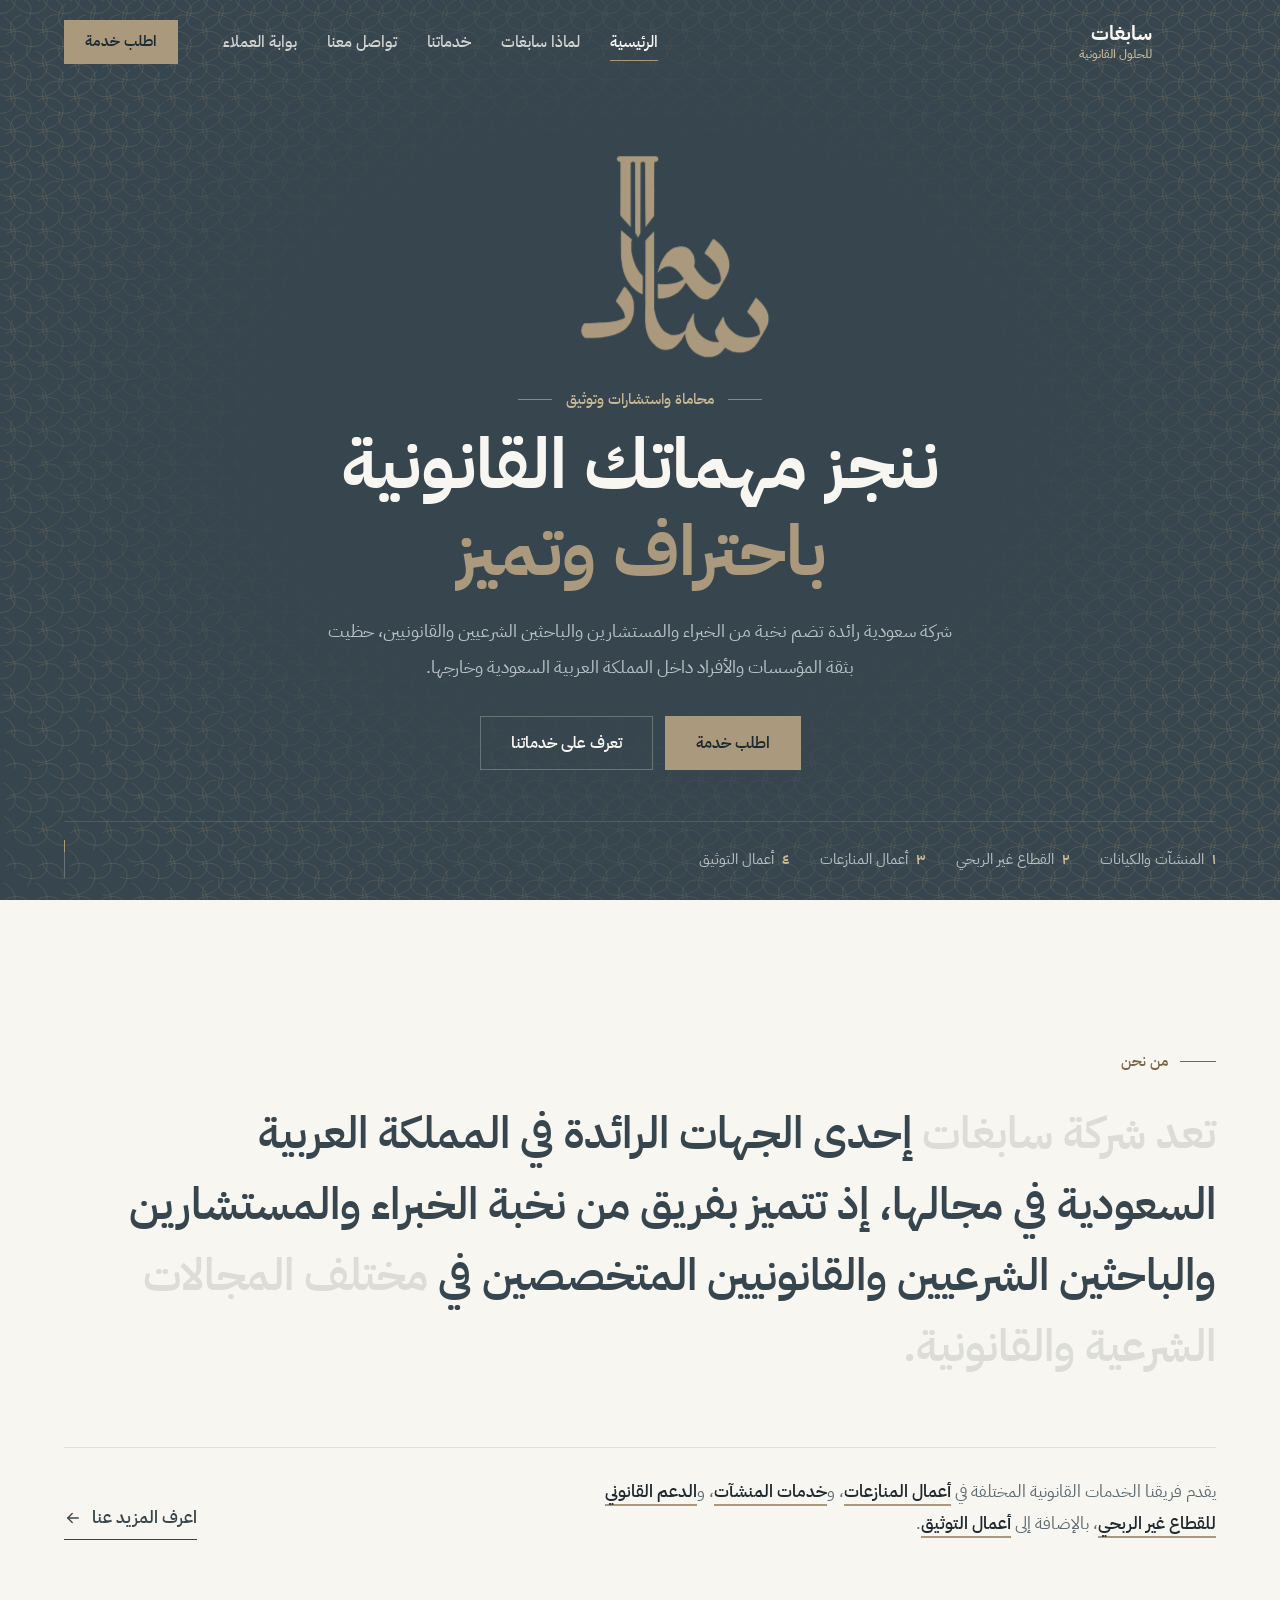
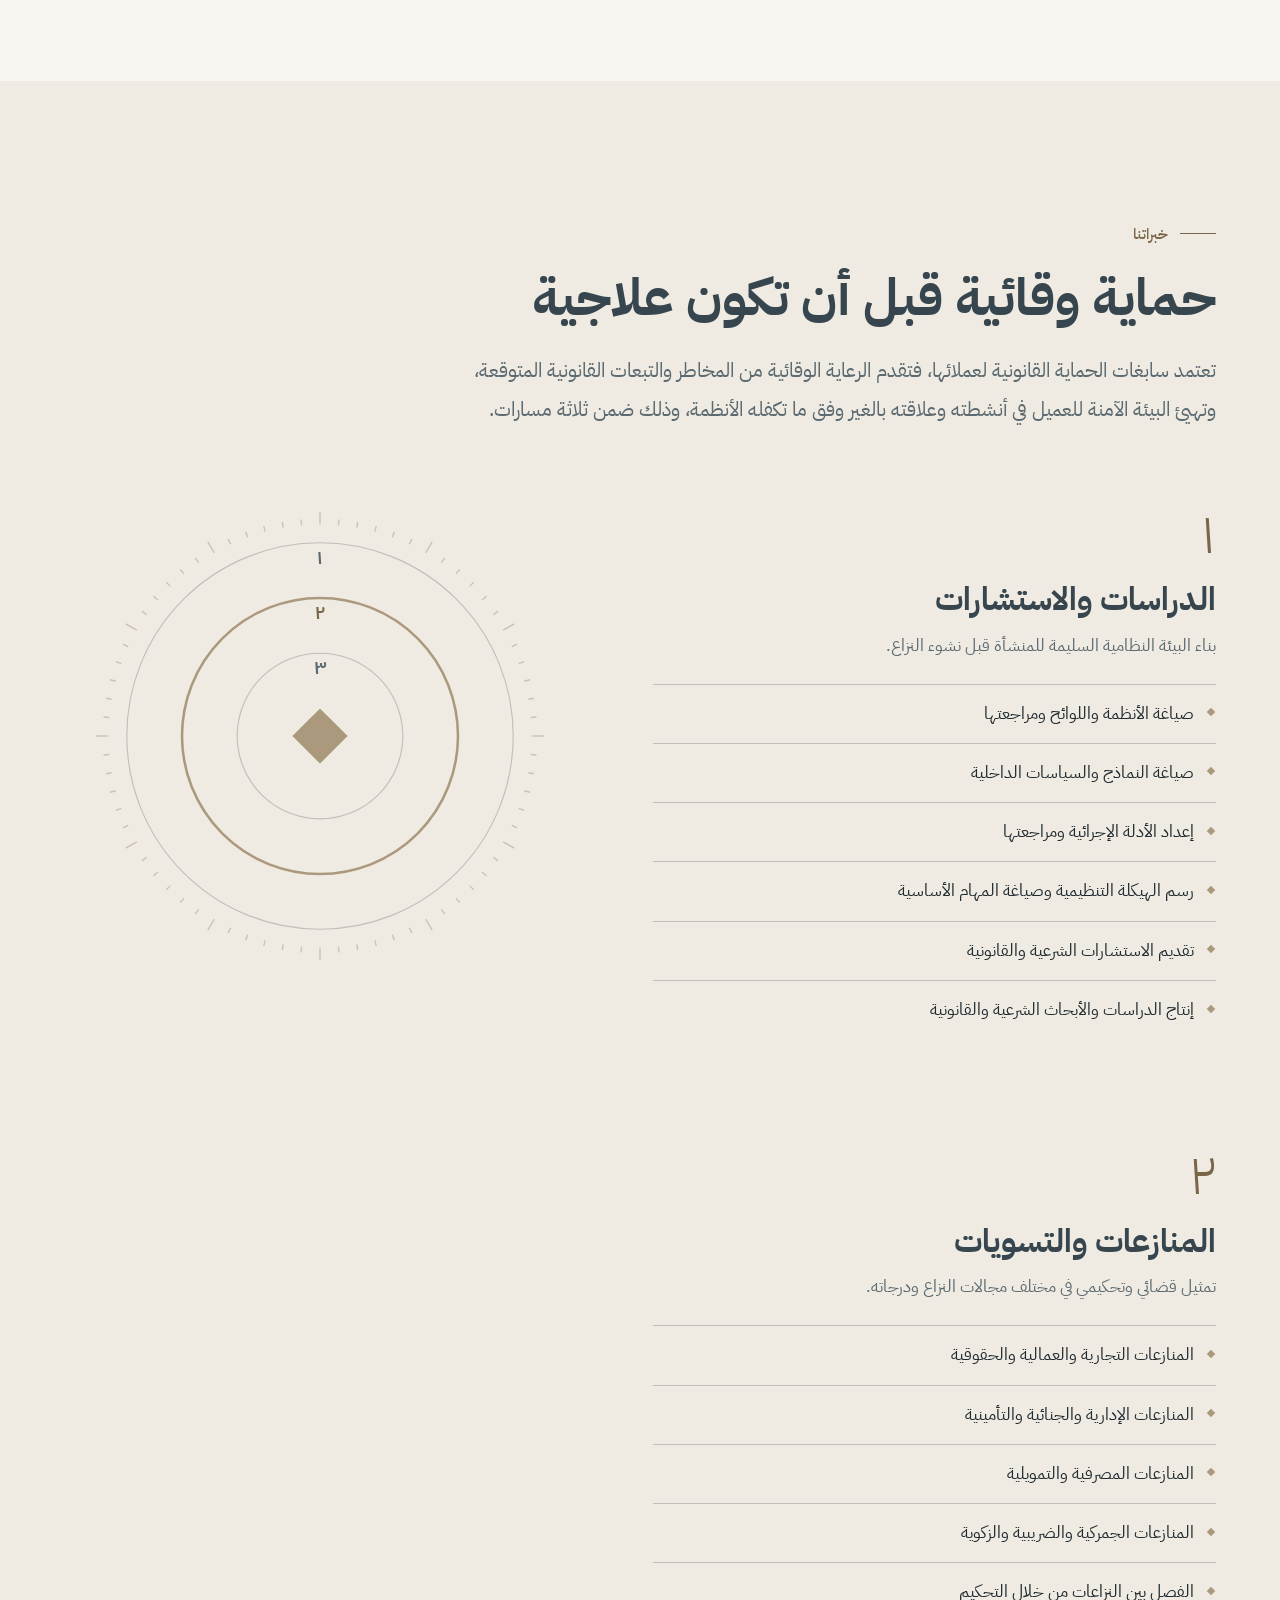
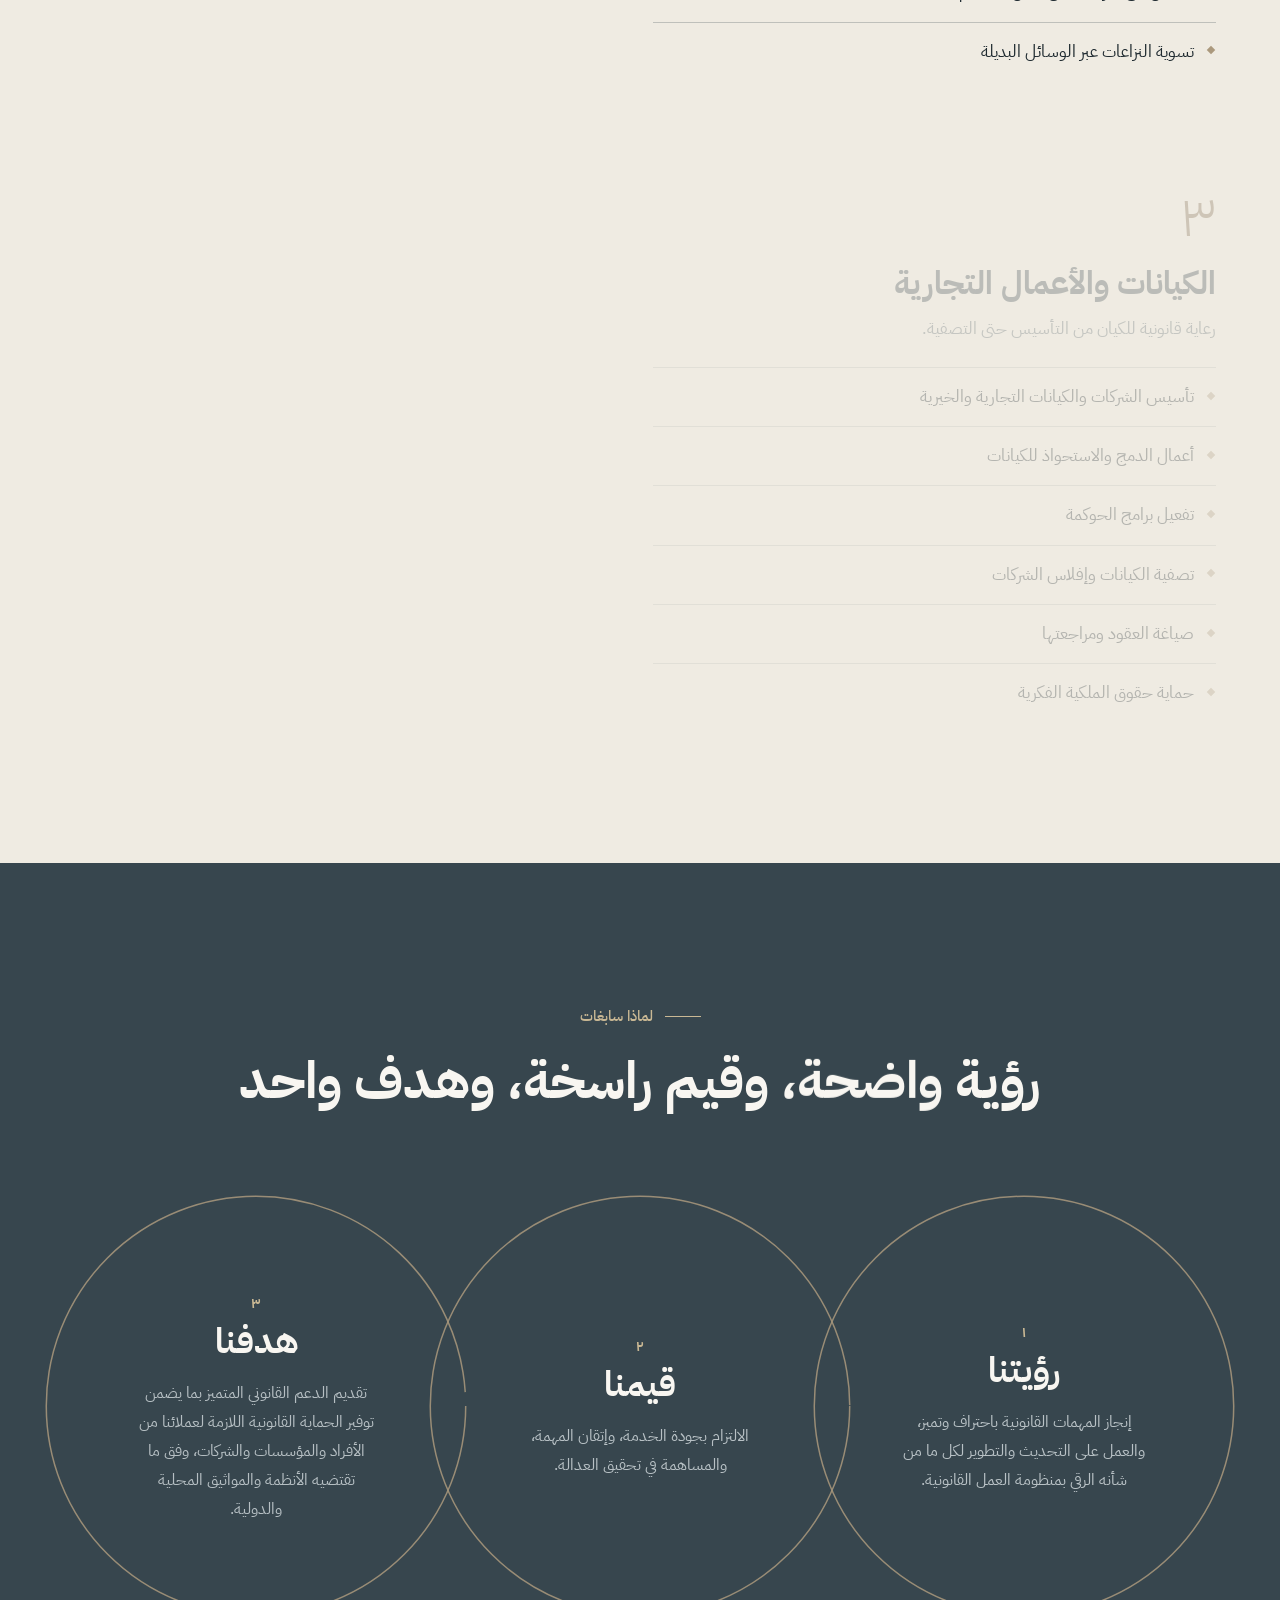
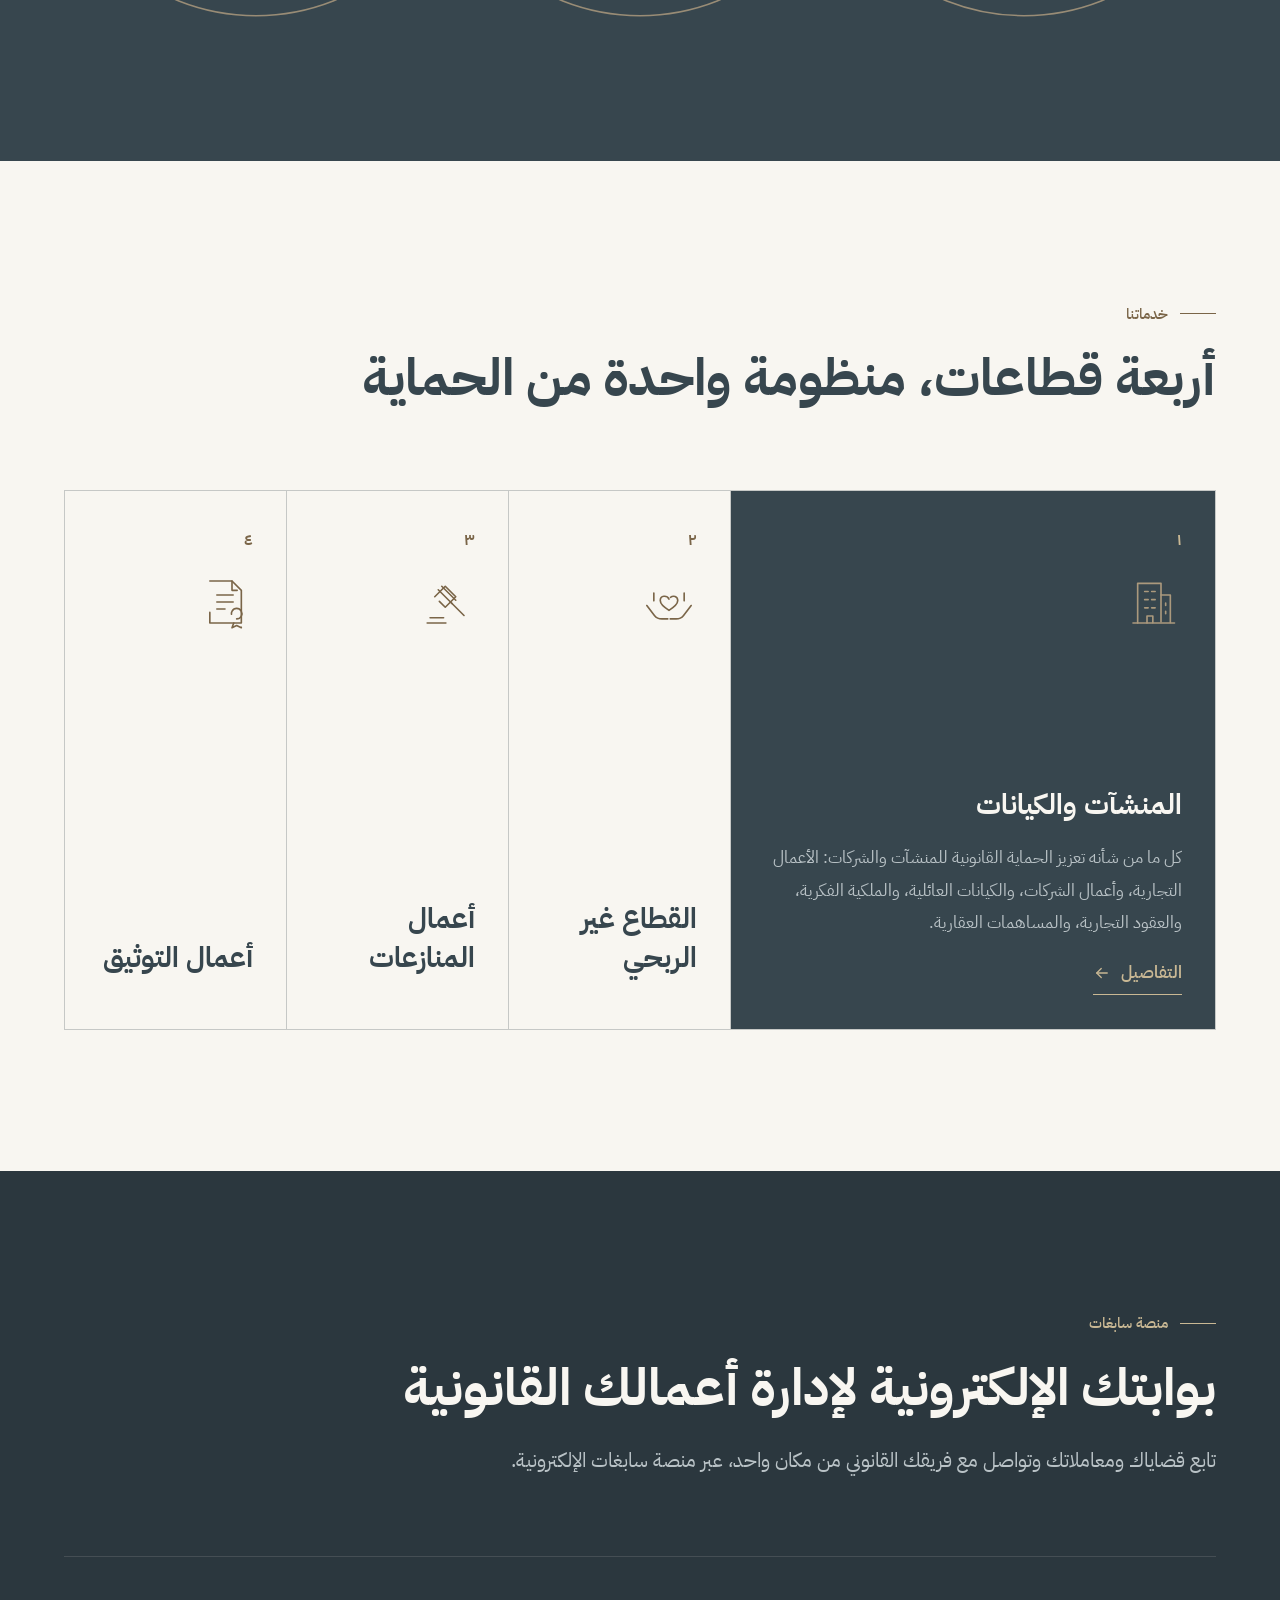
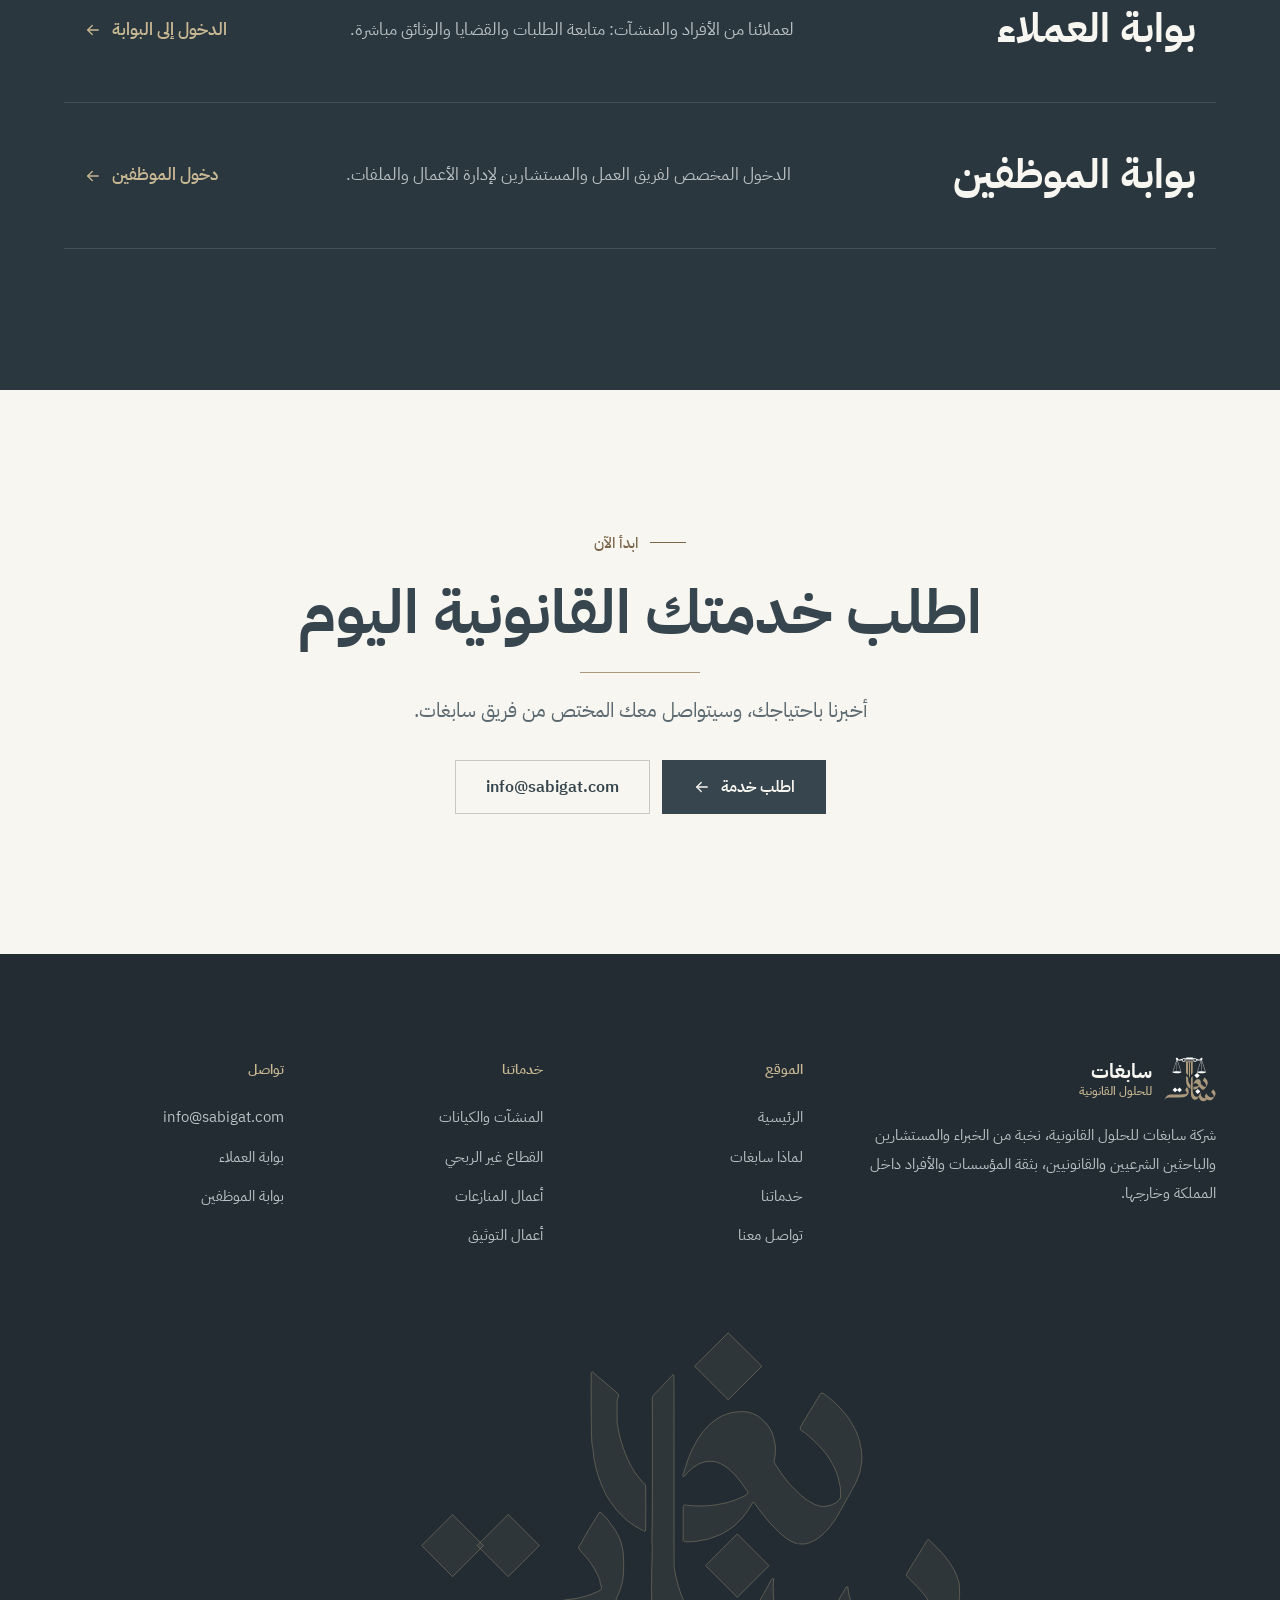
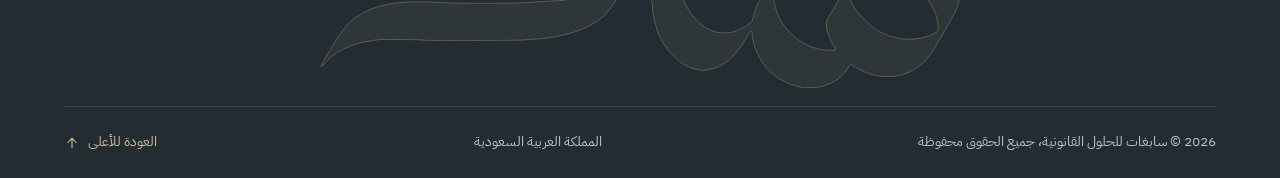
==== commit e7866e50: "feat: إعادة تصميم الموقع بحركة كاملة — القلم يكتب «سابغات» ثم تنقط الحروف ويستقر الميزان - ترتيب جدي" ====
--- a/index.html
+++ b/index.html
@@ -1,14 +1,14 @@
 <!DOCTYPE html>
-<html lang="ar" dir="rtl">
+<html lang="ar" dir="rtl" class="no-js">
 <head>
   <meta charset="UTF-8">
   <meta name="viewport" content="width=device-width, initial-scale=1.0">
   <title>سابغات للحلول القانونية | محاماة واستشارات وتوثيق</title>
-  <meta name="description" content="شركة سابغات للحلول القانونية — نخبة من الخبراء والمستشارين في أعمال المنازعات وخدمات المنشآت والقطاع غير الربحي وأعمال التوثيق داخل المملكة وخارجها.">
+  <meta name="description" content="شركة سابغات للحلول القانونية، نخبة من الخبراء والمستشارين في أعمال المنازعات وخدمات المنشآت والقطاع غير الربحي وأعمال التوثيق داخل المملكة وخارجها.">
   <link rel="canonical" href="https://sabigat.com/">
-  <link rel="stylesheet" href="assets/css/style.css">
   <link rel="preload" href="assets/fonts/ibm-plex-arabic-400-arabic.woff2" as="font" type="font/woff2" crossorigin>
-  <link rel="preload" href="assets/fonts/amiri-700-arabic.woff2" as="font" type="font/woff2" crossorigin>
+  <link rel="preload" href="assets/fonts/ibm-plex-arabic-700-arabic.woff2" as="font" type="font/woff2" crossorigin>
+  <link rel="stylesheet" href="assets/css/style.css?v=1">
   <meta property="og:type" content="website">
   <meta property="og:site_name" content="سابغات للحلول القانونية">
   <meta property="og:locale" content="ar_SA">
@@ -22,14 +22,25 @@
   <meta name="twitter:title" content="سابغات للحلول القانونية | محاماة واستشارات وتوثيق">
   <meta name="twitter:description" content="نخبة من الخبراء والمستشارين في أعمال المنازعات وخدمات المنشآت والقطاع غير الربحي وأعمال التوثيق.">
   <meta name="twitter:image" content="https://sabigat.com/assets/img/og-image.png">
-  <meta name="theme-color" content="#37464e">
+  <meta name="theme-color" content="#2b373e">
   <meta name="geo.region" content="SA">
   <!-- TODO: من العميل — geo.placename (مدينة المقر) -->
   <link rel="icon" href="favicon.ico" sizes="any">
   <link rel="icon" type="image/png" sizes="32x32" href="assets/img/favicon-32.png">
   <link rel="apple-touch-icon" href="assets/img/apple-touch-icon.png">
   <link rel="manifest" href="site.webmanifest">
-  <script>document.documentElement.className += ' js';</script>
+  <script>
+    /* قبل الرسم: حالة الحركة والانتقال، وأمان إن لم يعمل ملف الحركة */
+    (function (h) {
+      h.className = h.className.replace('no-js', 'js');
+      try {
+        if (matchMedia('(prefers-reduced-motion: reduce)').matches) h.classList.add('rm');
+        if (sessionStorage.getItem('sg-nav')) { h.classList.add('is-arriving'); sessionStorage.removeItem('sg-nav'); }
+        if (sessionStorage.getItem('sg-intro')) h.classList.add('intro-seen');
+      } catch (e) {}
+      setTimeout(function () { if (!h.classList.contains('ready')) h.classList.add('static'); }, 3500);
+    })(document.documentElement);
+  </script>
   <script type="application/ld+json">
   {
     "@context": "https://schema.org",
@@ -46,288 +57,337 @@
   </script>
   <!-- TODO: من العميل — رقم الترخيص (identifier) ورقم الهاتف والعنوان الوطني لإكمال JSON-LD -->
 </head>
-<body>
-
-  <header class="site-header">
-    <div class="container header-inner">
-      <a class="brand" href="index.html" aria-label="سابغات للحلول القانونية — الرئيسية">
-        <img src="assets/img/logo-mark.webp" alt="شعار سابغات" width="337" height="284">
-        <span class="brand-text">
-          <span class="brand-name">سابغات</span>
-          <span class="brand-tag">للحلول القانونية</span>
-        </span>
+<body class="p-home">
+  <a class="skip" href="#main">تخط إلى المحتوى</a>
+
+  <div class="curtain" aria-hidden="true">
+    <svg class="curtain__mark" viewBox="0 0 308 265" focusable="false"><use href="assets/img/sprite.svg?v=1#mark"/></svg>
+  </div>
+
+  <header class="hdr" id="top">
+    <div class="hdr__in wrap">
+      <a class="brand" href="index.html" aria-label="سابغات للحلول القانونية، الصفحة الرئيسية">
+        <svg class="brand__mark" viewBox="0 0 308 265" aria-hidden="true" focusable="false"><use href="assets/img/sprite.svg?v=1#mark"/></svg>
+        <span class="brand__name"><b>سابغات</b><small>للحلول القانونية</small></span>
       </a>
-      <nav class="main-nav" aria-label="التنقل الرئيسي">
+      <nav class="nav" aria-label="التنقل الرئيسي">
         <ul>
-          <li><a href="index.html" class="active" aria-current="page">الرئيسية</a></li>
+          <li><a href="index.html" aria-current="page">الرئيسية</a></li>
           <li><a href="about.html">لماذا سابغات</a></li>
           <li><a href="services.html">خدماتنا</a></li>
           <li><a href="contact.html">تواصل معنا</a></li>
           <li><a href="https://sabigat.com/Fares/authentication/login">بوابة العملاء</a></li>
         </ul>
       </nav>
-      <div class="header-cta">
-        <a class="btn btn-navy" href="contact.html">اطلب خدمة</a>
-      </div>
-      <button class="nav-toggle" aria-label="فتح القائمة" aria-expanded="false"><span></span><span></span><span></span></button>
+      <a class="btn btn--brass btn--sm hdr__cta" href="contact.html"><span>اطلب خدمة</span></a>
+      <button class="burger" type="button" aria-expanded="false" aria-controls="menu" aria-label="فتح القائمة"><span></span><span></span></button>
     </div>
+    <span class="hdr__progress" aria-hidden="true"></span>
   </header>
 
-  <main>
-
-    <!-- ================= البطل ================= -->
-    <section class="hero">
-      <div class="container hero-inner">
-        <div>
-          <p class="hero-kicker">سابغات للحلول القانونية</p>
-          <h1>نُنجز مهماتك القانونية <em>باحترافٍ وتميّز</em></h1>
-          <p>شركةٌ سعوديةٌ رائدة تضم نخبةً من الخبراء والمستشارين والباحثين الشرعيين والقانونيين، حظيت بثقة المؤسسات والأفراد داخل المملكة العربية السعودية وخارجها.</p>
-          <div class="hero-actions">
-            <a class="btn btn-gold" href="contact.html">اطلب خدمة</a>
-            <a class="btn btn-outline-light" href="services.html">تعرّف على خدماتنا</a>
+  <div class="menu" id="menu" inert>
+    <nav class="menu__nav" aria-label="قائمة الجوال">
+      <ul class="menu__links">
+        <li style="--i:1"><a href="index.html" aria-current="page"><i>١</i>الرئيسية</a></li>
+        <li style="--i:2"><a href="about.html"><i>٢</i>لماذا سابغات</a></li>
+        <li style="--i:3"><a href="services.html"><i>٣</i>خدماتنا</a></li>
+        <li style="--i:4"><a href="contact.html"><i>٤</i>تواصل معنا</a></li>
+      </ul>
+    </nav>
+    <div class="menu__foot">
+      <a class="btn btn--brass" href="contact.html"><span>اطلب خدمة</span></a>
+      <a class="menu__mail" href="mailto:info@sabigat.com" dir="ltr">info@sabigat.com</a>
+      <a class="menu__portal" href="https://sabigat.com/Fares/authentication/login">بوابة العملاء</a>
+    </div>
+  </div>
+
+  <main id="main">
+    <!-- ================= البطل: القلم يكتب الاسم ================= -->
+    <section class="hero" data-hero>
+      <canvas class="hero__mesh" aria-hidden="true"></canvas>
+      <div class="hero__in wrap">
+        <div class="hero__slot" aria-hidden="true">
+          <svg class="hero__mark" viewBox="0 0 308 265" focusable="false"><use href="assets/img/sprite.svg?v=1#mark"/></svg>
+        </div>
+        <p class="hero__kicker" data-rise><span>محاماة واستشارات وتوثيق</span></p>
+        <h1 class="hero__title" data-words>ننجز مهماتك القانونية <em>باحتراف وتميز</em></h1>
+        <p class="hero__lead" data-rise>شركة سعودية رائدة تضم نخبة من الخبراء والمستشارين والباحثين الشرعيين والقانونيين، حظيت بثقة المؤسسات والأفراد داخل المملكة العربية السعودية وخارجها.</p>
+        <div class="hero__actions" data-rise>
+          <a class="btn btn--brass" href="contact.html"><span>اطلب خدمة</span></a>
+          <a class="btn btn--ghost" href="services.html"><span>تعرف على خدماتنا</span></a>
+        </div>
+      </div>
+      <div class="hero__foot wrap" data-rise>
+        <ul class="hero__sectors" aria-label="قطاعات الخدمة">
+          <li><a href="services.html#entities"><i>١</i>المنشآت والكيانات</a></li>
+          <li><a href="services.html#nonprofit"><i>٢</i>القطاع غير الربحي</a></li>
+          <li><a href="services.html#disputes"><i>٣</i>أعمال المنازعات</a></li>
+          <li><a href="services.html#notarization"><i>٤</i>أعمال التوثيق</a></li>
+        </ul>
+        <span class="hero__scroll" aria-hidden="true"><i></i></span>
+      </div>
+    </section>
+
+    <!-- ================= من نحن: نص يضيء مع التمرير ================= -->
+    <section class="statement sec" id="about">
+      <div class="wrap">
+        <h2 class="eyebrow" data-rise>من نحن</h2>
+        <p class="statement__text" data-scrub>تعد شركة سابغات إحدى الجهات الرائدة في المملكة العربية السعودية في مجالها، إذ تتميز بفريق من نخبة الخبراء والمستشارين والباحثين الشرعيين والقانونيين المتخصصين في مختلف المجالات الشرعية والقانونية.</p>
+        <div class="statement__foot">
+          <p data-rise>يقدم فريقنا الخدمات القانونية المختلفة في <b data-mark>أعمال المنازعات</b>، و<b data-mark>خدمات المنشآت</b>، و<b data-mark>الدعم القانوني للقطاع غير الربحي</b>، بالإضافة إلى <b data-mark>أعمال التوثيق</b>.</p>
+          <a class="link-arrow" href="about.html" data-rise><span>اعرف المزيد عنا</span><svg class="ico" viewBox="0 0 24 24" aria-hidden="true"><use href="assets/img/sprite.svg?v=1#i-arrow"/></svg></a>
+        </div>
+      </div>
+    </section>
+
+    <!-- ================= ثلاث طبقات من الحماية ================= -->
+    <section class="layers sec">
+      <div class="wrap">
+        <header class="shead">
+          <p class="eyebrow" data-rise>خبراتنا</p>
+          <h2 class="h2" data-words>حماية وقائية قبل أن تكون علاجية</h2>
+          <p class="lead" data-rise>تعتمد سابغات الحماية القانونية لعملائها، فتقدم الرعاية الوقائية من المخاطر والتبعات القانونية المتوقعة، وتهيئ البيئة الآمنة للعميل في أنشطته وعلاقته بالغير وفق ما تكفله الأنظمة، وذلك ضمن ثلاثة مسارات.</p>
+        </header>
+        <div class="layers__grid">
+          <div class="layers__visual" aria-hidden="true">
+            <svg class="shield" viewBox="0 0 400 400" focusable="false">
+              <g class="shield__ticks"></g>
+              <circle class="shield__ring" data-ring="1" cx="200" cy="200" r="168"/>
+              <circle class="shield__ring" data-ring="2" cx="200" cy="200" r="120"/>
+              <circle class="shield__ring" data-ring="3" cx="200" cy="200" r="72"/>
+              <path class="shield__core" d="M200 176L224 200L200 224L176 200Z"/>
+              <text class="shield__n" data-n="1" x="200" y="46">١</text>
+              <text class="shield__n" data-n="2" x="200" y="94">٢</text>
+              <text class="shield__n" data-n="3" x="200" y="142">٣</text>
+            </svg>
           </div>
-        </div>
-        <div class="hero-mark">
-          <img src="assets/img/logo-full.webp" alt="شعار سابغات للحلول القانونية — ميزان العدالة والاسم بالخط العربي" width="337" height="408" fetchpriority="high">
-        </div>
-      </div>
-      <div class="hero-foot">
-        <div class="container">
-          <span>المنازعات · المنشآت والكيانات · القطاع غير الربحي · <strong>التوثيق</strong></span>
-          <span class="scroll-hint">مرّر للأسفل</span>
-        </div>
-      </div>
-    </section>
-
-    <!-- ================= نبذة ================= -->
-    <section class="section" id="about">
-      <div class="container about-grid">
-        <div class="about-text reveal">
-          <p class="eyebrow">من نحن</p>
-          <h2 class="section-title">جهةٌ رائدة في مجال الحلول القانونية</h2>
-          <p>تُعد شركة سابغات إحدى الجهات الرائدة في المملكة العربية السعودية في مجالها، إذ تتميز بفريقٍ من نخبة الخبراء والمستشارين والباحثين الشرعيين والقانونيين المتخصصين في مختلف المجالات الشرعية والقانونية.</p>
-          <p>يقدم فريقنا الخدمات القانونية المختلفة في <strong>أعمال المنازعات</strong>، و<strong>خدمات المنشآت</strong>، و<strong>الدعم القانوني للقطاع غير الربحي</strong>، بالإضافة إلى <strong>أعمال التوثيق</strong>.</p>
-          <a class="btn btn-outline" href="about.html" style="margin-block-start:1rem">اعرف المزيد عنا</a>
-        </div>
-        <div class="about-media reveal reveal-d1">
-          <div class="frame">
-            <img src="assets/img/logo-full.webp" alt="الهوية البصرية لشركة سابغات للحلول القانونية" width="337" height="408" loading="lazy">
-          </div>
-        </div>
-      </div>
-    </section>
-
-    <!-- ================= الرؤية والقيم والهدف ================= -->
-    <section class="section dark">
-      <div class="container">
-        <div class="section-head reveal">
-          <p class="eyebrow">لماذا سابغات</p>
-          <h2 class="section-title">رؤيةٌ واضحة، وقيمٌ راسخة، وهدفٌ واحد</h2>
-        </div>
-        <div class="values-grid">
-          <article class="value-card reveal">
-            <span class="num">٠١</span>
-            <h3>رؤيتنا</h3>
-            <p>إنجاز المهمات القانونية باحترافٍ وتميز، والعمل على التحديث والتطوير لكل ما من شأنه الرقي بمنظومة العمل القانونية.</p>
-          </article>
-          <article class="value-card reveal reveal-d1">
-            <span class="num">٠٢</span>
-            <h3>قيمنا</h3>
+          <ol class="tracks">
+            <li class="track" data-layer="1">
+              <span class="track__n" aria-hidden="true">١</span>
+              <h3 class="track__t">الدراسات والاستشارات</h3>
+              <p class="track__d">بناء البيئة النظامية السليمة للمنشأة قبل نشوء النزاع.</p>
+              <ul class="track__list">
+                <li>صياغة الأنظمة واللوائح ومراجعتها</li>
+                <li>صياغة النماذج والسياسات الداخلية</li>
+                <li>إعداد الأدلة الإجرائية ومراجعتها</li>
+                <li>رسم الهيكلة التنظيمية وصياغة المهام الأساسية</li>
+                <li>تقديم الاستشارات الشرعية والقانونية</li>
+                <li>إنتاج الدراسات والأبحاث الشرعية والقانونية</li>
+              </ul>
+            </li>
+            <li class="track" data-layer="2">
+              <span class="track__n" aria-hidden="true">٢</span>
+              <h3 class="track__t">المنازعات والتسويات</h3>
+              <p class="track__d">تمثيل قضائي وتحكيمي في مختلف مجالات النزاع ودرجاته.</p>
+              <ul class="track__list">
+                <li>المنازعات التجارية والعمالية والحقوقية</li>
+                <li>المنازعات الإدارية والجنائية والتأمينية</li>
+                <li>المنازعات المصرفية والتمويلية</li>
+                <li>المنازعات الجمركية والضريبية والزكوية</li>
+                <li>الفصل بين النزاعات من خلال التحكيم</li>
+                <li>تسوية النزاعات عبر الوسائل البديلة</li>
+              </ul>
+            </li>
+            <li class="track" data-layer="3">
+              <span class="track__n" aria-hidden="true">٣</span>
+              <h3 class="track__t">الكيانات والأعمال التجارية</h3>
+              <p class="track__d">رعاية قانونية للكيان من التأسيس حتى التصفية.</p>
+              <ul class="track__list">
+                <li>تأسيس الشركات والكيانات التجارية والخيرية</li>
+                <li>أعمال الدمج والاستحواذ للكيانات</li>
+                <li>تفعيل برامج الحوكمة</li>
+                <li>تصفية الكيانات وإفلاس الشركات</li>
+                <li>صياغة العقود ومراجعتها</li>
+                <li>حماية حقوق الملكية الفكرية</li>
+              </ul>
+            </li>
+          </ol>
+        </div>
+      </div>
+    </section>
+
+    <!-- ================= الرؤية والقيم والهدف: حلقات تتصل ================= -->
+    <section class="values dark sec">
+      <div class="wrap">
+        <header class="shead shead--center">
+          <p class="eyebrow" data-rise>لماذا سابغات</p>
+          <h2 class="h2" data-words>رؤية واضحة، وقيم راسخة، وهدف واحد</h2>
+        </header>
+        <div class="values__grid" data-links>
+          <article class="value">
+            <svg class="value__ring" viewBox="0 0 200 200" aria-hidden="true" focusable="false"><circle cx="100" cy="100" r="98"/></svg>
+            <span class="value__n" aria-hidden="true">١</span>
+            <h3 class="value__t">رؤيتنا</h3>
+            <p>إنجاز المهمات القانونية باحتراف وتميز، والعمل على التحديث والتطوير لكل ما من شأنه الرقي بمنظومة العمل القانونية.</p>
+          </article>
+          <article class="value">
+            <svg class="value__ring" viewBox="0 0 200 200" aria-hidden="true" focusable="false"><circle cx="100" cy="100" r="98"/></svg>
+            <span class="value__n" aria-hidden="true">٢</span>
+            <h3 class="value__t">قيمنا</h3>
             <p>الالتزام بجودة الخدمة، وإتقان المهمة، والمساهمة في تحقيق العدالة.</p>
           </article>
-          <article class="value-card reveal reveal-d2">
-            <span class="num">٠٣</span>
-            <h3>هدفنا</h3>
+          <article class="value">
+            <svg class="value__ring" viewBox="0 0 200 200" aria-hidden="true" focusable="false"><circle cx="100" cy="100" r="98"/></svg>
+            <span class="value__n" aria-hidden="true">٣</span>
+            <h3 class="value__t">هدفنا</h3>
             <p>تقديم الدعم القانوني المتميز بما يضمن توفير الحماية القانونية اللازمة لعملائنا من الأفراد والمؤسسات والشركات، وفق ما تقتضيه الأنظمة والمواثيق المحلية والدولية.</p>
           </article>
         </div>
       </div>
     </section>
 
-    <!-- ================= مسارات الخبرة ================= -->
-    <section class="section">
-      <div class="container">
-        <div class="section-head reveal">
-          <p class="eyebrow">خبراتنا</p>
-          <h2 class="section-title">حمايةٌ وقائية قبل أن تكون علاجية</h2>
-          <p class="lead">تعتمد سابغات الحماية القانونية لعملائها، فتقدم الرعاية الوقائية من المخاطر والتبعات القانونية المتوقعة، وتهيئ البيئة الآمنة للعميل في أنشطته وعلاقته بالغير وفق ما تكفله الأنظمة، وذلك ضمن ثلاثة مسارات.</p>
-        </div>
-        <div class="tracks">
-          <div class="track reveal">
-            <span class="idx">٠١</span>
-            <div>
-              <h3>الدراسات والاستشارات</h3>
-              <p class="track-desc">بناءُ البيئة النظامية السليمة للمنشأة قبل نشوء النزاع.</p>
+    <!-- ================= أربعة قطاعات: ألواح تتسع ================= -->
+    <section class="sectors sec">
+      <div class="wrap">
+        <header class="shead">
+          <p class="eyebrow" data-rise>خدماتنا</p>
+          <h2 class="h2" data-words>أربعة قطاعات، منظومة واحدة من الحماية</h2>
+        </header>
+        <div class="panes" data-panes>
+          <article class="pane is-open">
+            <span class="pane__n" aria-hidden="true">١</span>
+            <svg class="pane__ico draw" viewBox="0 0 48 48" aria-hidden="true" focusable="false"><use href="assets/img/sprite.svg?v=1#i-building"/></svg>
+            <h3 class="pane__t">المنشآت والكيانات</h3>
+            <div class="pane__body">
+              <p>كل ما من شأنه تعزيز الحماية القانونية للمنشآت والشركات: الأعمال التجارية، وأعمال الشركات، والكيانات العائلية، والملكية الفكرية، والعقود التجارية، والمساهمات العقارية.</p>
+              <a class="link-arrow" href="services.html#entities"><span>التفاصيل</span><svg class="ico" viewBox="0 0 24 24" aria-hidden="true"><use href="assets/img/sprite.svg?v=1#i-arrow"/></svg></a>
             </div>
-            <ul>
-              <li>صياغة الأنظمة واللوائح ومراجعتها</li>
-              <li>صياغة النماذج والسياسات الداخلية</li>
-              <li>إعداد الأدلة الإجرائية ومراجعتها</li>
-              <li>رسم الهيكلة التنظيمية وصياغة المهام الأساسية</li>
-              <li>تقديم الاستشارات الشرعية والقانونية</li>
-              <li>إنتاج الدراسات والأبحاث الشرعية والقانونية</li>
-            </ul>
-          </div>
-          <div class="track reveal">
-            <span class="idx">٠٢</span>
-            <div>
-              <h3>المنازعات والتسويات</h3>
-              <p class="track-desc">تمثيلٌ قضائي وتحكيمي في مختلف مجالات النزاع ودرجاته.</p>
+          </article>
+          <article class="pane">
+            <span class="pane__n" aria-hidden="true">٢</span>
+            <svg class="pane__ico draw" viewBox="0 0 48 48" aria-hidden="true" focusable="false"><use href="assets/img/sprite.svg?v=1#i-hands"/></svg>
+            <h3 class="pane__t">القطاع غير الربحي</h3>
+            <div class="pane__body">
+              <p>خدمات قانونية متخصصة للجمعيات الأهلية والأوقاف والصناديق الخيرية: من التأسيس والتسجيل إلى الحوكمة والتمثيل القانوني والقضائي.</p>
+              <a class="link-arrow" href="services.html#nonprofit"><span>التفاصيل</span><svg class="ico" viewBox="0 0 24 24" aria-hidden="true"><use href="assets/img/sprite.svg?v=1#i-arrow"/></svg></a>
             </div>
-            <ul>
-              <li>المنازعات التجارية والعمالية والحقوقية</li>
-              <li>المنازعات الإدارية والجنائية والتأمينية</li>
-              <li>المنازعات المصرفية والتمويلية</li>
-              <li>المنازعات الجمركية والضريبية والزكوية</li>
-              <li>الفصل بين النزاعات من خلال التحكيم</li>
-              <li>تسوية النزاعات عبر الوسائل البديلة</li>
-            </ul>
-          </div>
-          <div class="track reveal">
-            <span class="idx">٠٣</span>
-            <div>
-              <h3>الكيانات والأعمال التجارية</h3>
-              <p class="track-desc">رعايةٌ قانونية للكيان من التأسيس حتى التصفية.</p>
+          </article>
+          <article class="pane">
+            <span class="pane__n" aria-hidden="true">٣</span>
+            <svg class="pane__ico draw" viewBox="0 0 48 48" aria-hidden="true" focusable="false"><use href="assets/img/sprite.svg?v=1#i-gavel"/></svg>
+            <h3 class="pane__t">أعمال المنازعات</h3>
+            <div class="pane__body">
+              <p>فريق ذو كفاءة عالية وإلمام بأعمال المنازعات القضائية في مختلف المجالات وعلى كافة المستويات: التمثيل القضائي، والتحكيم والوساطة.</p>
+              <a class="link-arrow" href="services.html#disputes"><span>التفاصيل</span><svg class="ico" viewBox="0 0 24 24" aria-hidden="true"><use href="assets/img/sprite.svg?v=1#i-arrow"/></svg></a>
             </div>
-            <ul>
-              <li>تأسيس الشركات والكيانات التجارية والخيرية</li>
-              <li>أعمال الدمج والاستحواذ للكيانات</li>
-              <li>تفعيل برامج الحوكمة</li>
-              <li>تصفية الكيانات وإفلاس الشركات</li>
-              <li>صياغة العقود ومراجعتها</li>
-              <li>حماية حقوق الملكية الفكرية</li>
-            </ul>
-          </div>
-        </div>
-      </div>
-    </section>
-
-    <!-- ================= الخدمات ================= -->
-    <section class="section alt">
-      <div class="container">
-        <div class="section-head reveal">
-          <p class="eyebrow">خدماتنا</p>
-          <h2 class="section-title">أربعة قطاعات، منظومةٌ واحدة من الحماية</h2>
-        </div>
-        <div class="services-grid">
-          <article class="service-card reveal">
-            <span class="card-num">٠١</span>
-            <h3>المنشآت والكيانات</h3>
-            <p>كل ما من شأنه تعزيز الحماية القانونية للمنشآت والشركات: الأعمال التجارية، وأعمال الشركات، والكيانات العائلية، والملكية الفكرية، والعقود التجارية، والمساهمات العقارية.</p>
-            <a class="card-link" href="services.html#entities">التفاصيل
-              <svg class="arrow-icon" viewBox="0 0 24 24" width="14" height="14" fill="none" stroke="currentColor" stroke-width="2" style="transform:scaleX(-1)"><path d="M5 12h14M12 5l7 7-7 7"/></svg>
-            </a>
-          </article>
-          <article class="service-card reveal reveal-d1">
-            <span class="card-num">٠٢</span>
-            <h3>القطاع غير الربحي</h3>
-            <p>خدماتٌ قانونية متخصصة للجمعيات الأهلية والأوقاف والصناديق الخيرية: من التأسيس والتسجيل إلى الحوكمة والتمثيل القانوني والقضائي.</p>
-            <a class="card-link" href="services.html#nonprofit">التفاصيل
-              <svg class="arrow-icon" viewBox="0 0 24 24" width="14" height="14" fill="none" stroke="currentColor" stroke-width="2" style="transform:scaleX(-1)"><path d="M5 12h14M12 5l7 7-7 7"/></svg>
-            </a>
-          </article>
-          <article class="service-card reveal">
-            <span class="card-num">٠٣</span>
-            <h3>أعمال المنازعات</h3>
-            <p>فريقٌ ذو كفاءة عالية وإلمام بأعمال المنازعات القضائية في مختلف المجالات وعلى كافة المستويات: التمثيل القضائي، والتحكيم والوساطة.</p>
-            <a class="card-link" href="services.html#disputes">التفاصيل
-              <svg class="arrow-icon" viewBox="0 0 24 24" width="14" height="14" fill="none" stroke="currentColor" stroke-width="2" style="transform:scaleX(-1)"><path d="M5 12h14M12 5l7 7-7 7"/></svg>
-            </a>
-          </article>
-          <article class="service-card reveal reveal-d1">
-            <span class="card-num">٠٤</span>
-            <h3>أعمال التوثيق</h3>
-            <p>خدمات التوثيق للعقود والأعمال والتصرفات المتعلقة بالأفراد والمنشآت: الوصايا، والتركات، والإقرارات المالية، والحالات الاجتماعية، والعقارات والرهون، والوكالات والعقود.</p>
-            <a class="card-link" href="services.html#notarization">التفاصيل
-              <svg class="arrow-icon" viewBox="0 0 24 24" width="14" height="14" fill="none" stroke="currentColor" stroke-width="2" style="transform:scaleX(-1)"><path d="M5 12h14M12 5l7 7-7 7"/></svg>
-            </a>
+          </article>
+          <article class="pane">
+            <span class="pane__n" aria-hidden="true">٤</span>
+            <svg class="pane__ico draw" viewBox="0 0 48 48" aria-hidden="true" focusable="false"><use href="assets/img/sprite.svg?v=1#i-seal"/></svg>
+            <h3 class="pane__t">أعمال التوثيق</h3>
+            <div class="pane__body">
+              <p>خدمات التوثيق للعقود والأعمال والتصرفات المتعلقة بالأفراد والمنشآت: الوصايا، والتركات، والإقرارات المالية، والحالات الاجتماعية، والعقارات والرهون، والوكالات والعقود.</p>
+              <a class="link-arrow" href="services.html#notarization"><span>التفاصيل</span><svg class="ico" viewBox="0 0 24 24" aria-hidden="true"><use href="assets/img/sprite.svg?v=1#i-arrow"/></svg></a>
+            </div>
           </article>
         </div>
       </div>
     </section>
 
     <!-- ================= منصة سابغات ================= -->
-    <section class="section dark">
-      <div class="container">
-        <div class="section-head reveal">
-          <p class="eyebrow">منصة سابغات</p>
-          <h2 class="section-title">بوابتك الإلكترونية لإدارة أعمالك القانونية</h2>
-          <p class="lead">تابع قضاياك ومعاملاتك وتواصل مع فريقك القانوني من مكانٍ واحد، عبر منصة سابغات الإلكترونية.</p>
-        </div>
-        <div class="platform-grid">
-          <article class="platform-card reveal">
-            <h3>بوابة العملاء</h3>
-            <p>لعملائنا من الأفراد والمنشآت: متابعة الطلبات والقضايا والوثائق مباشرةً.</p>
-            <a class="btn btn-gold" href="https://sabigat.com/Fares/authentication/login">الدخول إلى البوابة</a>
-          </article>
-          <article class="platform-card reveal reveal-d1">
-            <h3>بوابة الموظفين</h3>
-            <p>الدخول المخصص لفريق العمل والمستشارين لإدارة الأعمال والملفات.</p>
-            <a class="btn btn-outline-light" href="https://sabigat.com/Fares/admin/authentication">دخول الموظفين</a>
-          </article>
+    <section class="portal dark sec">
+      <div class="wrap">
+        <header class="shead">
+          <p class="eyebrow" data-rise>منصة سابغات</p>
+          <h2 class="h2" data-words>بوابتك الإلكترونية لإدارة أعمالك القانونية</h2>
+          <p class="lead" data-rise>تابع قضاياك ومعاملاتك وتواصل مع فريقك القانوني من مكان واحد، عبر منصة سابغات الإلكترونية.</p>
+        </header>
+        <div class="prows">
+          <a class="prow" href="https://sabigat.com/Fares/authentication/login" data-rise>
+            <span class="prow__t">بوابة العملاء</span>
+            <span class="prow__d">لعملائنا من الأفراد والمنشآت: متابعة الطلبات والقضايا والوثائق مباشرة.</span>
+            <span class="prow__go"><span>الدخول إلى البوابة</span><svg class="ico" viewBox="0 0 24 24" aria-hidden="true"><use href="assets/img/sprite.svg?v=1#i-arrow"/></svg></span>
+          </a>
+          <a class="prow" href="https://sabigat.com/Fares/admin/authentication" data-rise>
+            <span class="prow__t">بوابة الموظفين</span>
+            <span class="prow__d">الدخول المخصص لفريق العمل والمستشارين لإدارة الأعمال والملفات.</span>
+            <span class="prow__go"><span>دخول الموظفين</span><svg class="ico" viewBox="0 0 24 24" aria-hidden="true"><use href="assets/img/sprite.svg?v=1#i-arrow"/></svg></span>
+          </a>
         </div>
       </div>
     </section>
 
     <!-- ================= دعوة ختامية ================= -->
-    <section class="section cta-band">
-      <div class="container">
-        <p class="eyebrow reveal" style="justify-content:center">ابدأ الآن</p>
-        <h2 class="section-title reveal">اطلب خدمتك القانونية اليوم</h2>
-        <p class="lead reveal reveal-d1">أخبرنا باحتياجك، وسيتواصل معك المختص من فريق سابغات.</p>
-        <div class="hero-actions reveal reveal-d2">
-          <a class="btn btn-navy" href="contact.html">اطلب خدمة</a>
-          <a class="btn btn-outline" href="mailto:info@sabigat.com">info@sabigat.com</a>
-        </div>
-      </div>
-    </section>
-
+    <section class="cta sec">
+      <div class="wrap cta__in">
+        <p class="eyebrow" data-rise>ابدأ الآن</p>
+        <h2 class="h2 cta__t" data-words>اطلب خدمتك القانونية اليوم</h2>
+        <span class="cta__rule" aria-hidden="true"></span>
+        <p class="lead" data-rise>أخبرنا باحتياجك، وسيتواصل معك المختص من فريق سابغات.</p>
+        <div class="cta__actions" data-rise>
+          <a class="btn btn--slate" href="contact.html"><span>اطلب خدمة</span><svg class="ico" viewBox="0 0 24 24" aria-hidden="true"><use href="assets/img/sprite.svg?v=1#i-arrow"/></svg></a>
+          <a class="btn btn--line" href="mailto:info@sabigat.com"><span dir="ltr">info@sabigat.com</span></a>
+        </div>
+      </div>
+    </section>
   </main>
 
-  <!-- ================= التذييل ================= -->
-  <footer class="site-footer">
-    <div class="container">
-      <div class="footer-grid">
-        <div class="footer-brand">
-          <img src="assets/img/logo-mark.webp" alt="شعار سابغات" width="337" height="284" loading="lazy">
-          <p>شركة سابغات للحلول القانونية — نخبة من الخبراء والمستشارين والباحثين الشرعيين والقانونيين، بثقة المؤسسات والأفراد داخل المملكة وخارجها.</p>
-        </div>
-        <div class="footer-col">
-          <h4>الموقع</h4>
+  <footer class="ftr">
+    <div class="wrap">
+      <div class="ftr__grid">
+        <div class="ftr__brand">
+          <a class="brand" href="index.html" aria-label="سابغات للحلول القانونية، الصفحة الرئيسية">
+            <svg class="brand__mark" viewBox="0 0 308 265" aria-hidden="true" focusable="false"><use href="assets/img/sprite.svg?v=1#mark"/></svg>
+            <span class="brand__name"><b>سابغات</b><small>للحلول القانونية</small></span>
+          </a>
+          <p>شركة سابغات للحلول القانونية، نخبة من الخبراء والمستشارين والباحثين الشرعيين والقانونيين، بثقة المؤسسات والأفراد داخل المملكة وخارجها.</p>
+        </div>
+        <nav class="ftr__col" aria-labelledby="f-site">
+          <h2 class="ftr__h" id="f-site">الموقع</h2>
           <ul>
             <li><a href="index.html">الرئيسية</a></li>
             <li><a href="about.html">لماذا سابغات</a></li>
             <li><a href="services.html">خدماتنا</a></li>
             <li><a href="contact.html">تواصل معنا</a></li>
           </ul>
-        </div>
-        <div class="footer-col">
-          <h4>خدماتنا</h4>
+        </nav>
+        <nav class="ftr__col" aria-labelledby="f-svc">
+          <h2 class="ftr__h" id="f-svc">خدماتنا</h2>
           <ul>
             <li><a href="services.html#entities">المنشآت والكيانات</a></li>
             <li><a href="services.html#nonprofit">القطاع غير الربحي</a></li>
             <li><a href="services.html#disputes">أعمال المنازعات</a></li>
             <li><a href="services.html#notarization">أعمال التوثيق</a></li>
           </ul>
-        </div>
-        <div class="footer-col">
-          <h4>تواصل</h4>
+        </nav>
+        <div class="ftr__col">
+          <h2 class="ftr__h">تواصل</h2>
           <ul>
-            <li><a href="mailto:info@sabigat.com">info@sabigat.com</a></li>
+            <li><a href="mailto:info@sabigat.com" dir="ltr">info@sabigat.com</a></li>
             <li><a href="https://sabigat.com/Fares/authentication/login">بوابة العملاء</a></li>
             <li><a href="https://sabigat.com/Fares/admin/authentication">بوابة الموظفين</a></li>
-            <!-- TODO: من العميل — رقم الهاتف tel: والعنوان الوطني -->
+            <!-- TODO: من العميل — رقم الهاتف tel: وواتساب wa.me والعنوان الوطني -->
           </ul>
         </div>
       </div>
-      <div class="footer-bottom">
-        <span><span dir="ltr">© <span id="year">2026</span></span> سابغات للحلول القانونية — جميع الحقوق محفوظة</span>
+      <div class="ftr__word" aria-hidden="true">
+        <svg viewBox="0 0 312 176" focusable="false"><use href="assets/img/sprite.svg?v=1#calli"/></svg>
+      </div>
+      <div class="ftr__bottom">
+        <span><span dir="ltr">© <span data-year>2026</span></span> سابغات للحلول القانونية، جميع الحقوق محفوظة</span>
         <!-- TODO: من العميل — رقم الترخيص المهني ورقم السجل التجاري -->
         <span>المملكة العربية السعودية</span>
+        <a class="totop" href="#top"><span>العودة للأعلى</span><svg class="ico" viewBox="0 0 24 24" aria-hidden="true"><use href="assets/img/sprite.svg?v=1#i-up"/></svg></a>
       </div>
     </div>
   </footer>
-
-  <script src="assets/js/main.js" defer></script>
+  <div class="fly" aria-hidden="true">
+    <svg class="fly__svg" viewBox="14 21 308 265" focusable="false" data-pivot="165.5 36.5" data-knobs="91.54 32.7 234.64 32.7">
+      <defs><mask id="wm0" maskUnits="userSpaceOnUse" x="0" y="0" width="337" height="408"><path class="wm" d="M305 211C305.2 213.5 305.8 221.2 306.5 226C307.2 230.8 308.8 235.5 309 240C309.2 244.5 309.2 249.3 308 253C306.8 256.7 304.8 259.8 302 262C299.2 264.2 295 265.3 291 266C287 266.7 281.8 266.8 278 266C274.2 265.2 270.2 263.7 268 261C265.8 258.3 265.7 254.5 265 250C264.3 245.5 264 234 264 234C264 234 265.3 244.8 265 250C264.7 255.2 264.3 261.3 262 265C259.7 268.7 254.7 271.2 251 272C247.3 272.8 243 271.7 240 270C237 268.3 234.8 265.7 233 262C231.2 258.3 229.5 253.2 229 248C228.5 242.8 230.2 230.8 230 231C229.8 231.2 229.3 244.5 228 249C226.7 253.5 224.8 256 222 258C219.2 260 214.8 260 211 261C207.2 262 202.7 264.3 199 264C195.3 263.7 191.7 261.5 189 259C186.3 256.5 184.5 253 183 249C181.5 245 180.7 241.2 180 235C179.3 228.8 179.2 219.8 179 212C178.8 204.2 179 196.2 179 188C179 179.8 179.1 170 179 163C178.9 156 178.7 150.8 178.5 146C178.3 141.2 178.1 136 178 134" fill="none" stroke="#fff" stroke-width="26.1" stroke-linecap="round" stroke-linejoin="round"/></mask><mask id="wm1" maskUnits="userSpaceOnUse" x="0" y="0" width="337" height="408"><path class="wm" d="M255 146C255.7 148 257.5 154.2 259 158C260.5 161.8 262.8 165.2 264 169C265.2 172.8 265.8 177.3 266 181C266.2 184.7 265.8 188.2 265 191C264.2 193.8 263.2 196.2 261 198C258.8 199.8 255 201.3 252 202C249 202.7 245.8 203 243 202C240.2 201 237.3 198.3 235 196C232.7 193.7 230.8 190.7 229 188C227.2 185.3 225.5 182.7 224 180C222.5 177.3 221.8 174.3 220 172C218.2 169.7 215.7 167 213 166C210.3 165 206.8 165.2 204 166C201.2 166.8 198.5 168.7 196 171C193.5 173.3 190.2 178.5 189 180" fill="none" stroke="#fff" stroke-width="33.0" stroke-linecap="round" stroke-linejoin="round"/><path class="wm" d="M227 186C225.7 187.3 221.7 191.8 219 194C216.3 196.2 213.8 197.7 211 199C208.2 200.3 205.2 201 202 202C198.8 203 193.7 204.5 192 205" fill="none" stroke="#fff" stroke-width="23.8" stroke-linecap="round" stroke-linejoin="round"/></mask><mask id="wm2" maskUnits="userSpaceOnUse" x="0" y="0" width="337" height="408"><path class="wm" d="M145 133C145.8 136 148.3 144.7 150 151C151.7 157.3 153.3 164.7 155 171C156.7 177.3 158.3 184 160 189C161.7 194 163.5 197.7 165 201C166.5 204.3 168.3 207.7 169 209" fill="none" stroke="#fff" stroke-width="22.7" stroke-linecap="round" stroke-linejoin="round"/></mask><mask id="wm3" maskUnits="userSpaceOnUse" x="0" y="0" width="337" height="408"><path class="wm" d="M147 198C147.2 200 147.8 206 148.5 210C149.2 214 150.4 218 151 222C151.6 226 152.5 230.5 152 234C151.5 237.5 150.3 240.7 148 243C145.7 245.3 142 246.8 138 248C134 249.2 129.5 249.3 124 250C118.5 250.7 111.5 251.5 105 252C98.5 252.5 91.7 252.8 85 253C78.3 253.2 70.8 252.8 65 253C59.2 253.2 54.5 253.5 50 254C45.5 254.5 41.7 254.8 38 256C34.3 257.2 30.8 259.2 28 261C25.2 262.8 23 264.8 21 267C19 269.2 16.8 272.8 16 274" fill="none" stroke="#fff" stroke-width="23.2" stroke-linecap="round" stroke-linejoin="round"/></mask></defs>
+      <g class="mk-scale">
+        <g class="mk-panL"><path d="M89.3 117.2C88.5 117.2 86.4 117.1 84.7 117C83 116.9 81.3 116.8 81.1 116.8C80 116.5 79.1 116.4 77.4 116.1C75.4 115.8 74.8 115.7 73.8 115.5C73.4 115.3 72.6 115.2 72.1 115.1C71 114.8 70.4 114.7 68.4 114.2C66.8 113.7 66.7 113.7 65.9 112.8C64.9 111.8 64.8 110.6 65.4 108.9C65.5 108.5 65.8 107.7 65.9 107.1C66.1 106.5 66.4 105.8 66.5 105.5C66.6 105.2 66.9 104.6 67 104.1C67.1 103.5 67.4 102.9 67.5 102.6C67.6 102.4 67.8 101.7 68 101.1C68.1 100.5 68.3 99.9 68.4 99.7C68.5 99.5 68.8 98.8 68.9 98.1C69.1 97.5 69.4 96.8 69.5 96.5C69.6 96.3 69.8 95.6 70 95C70.1 94.4 70.4 93.7 70.5 93.4C70.6 93.1 70.9 92.5 71 92C71.1 91.4 71.4 90.8 71.5 90.5C71.6 90.3 71.8 89.8 71.9 89.4C72 89 72.1 88.4 72.3 88C72.4 87.6 72.6 86.9 72.8 86.5C72.9 86.1 73.1 85.3 73.3 84.9C73.4 84.5 73.7 83.7 73.8 83.1C74 82.5 74.3 81.7 74.5 81.2C74.7 80.8 74.9 80.1 75 79.7C75.1 79.3 75.3 78.6 75.5 78.2C75.7 77.8 75.9 77.1 76 76.7C76.1 76.3 76.3 75.6 76.5 75.2C76.6 74.8 76.9 74.1 77 73.6C77.1 73.1 77.3 72.4 77.5 72C77.7 71.5 77.9 71.1 77.9 70.9C77.9 70.6 78.1 69.8 78.5 68.8C78.7 68.4 78.9 67.7 79 67.3C79.1 66.9 79.3 66.3 79.4 66.1C79.5 65.8 79.8 65 79.9 64.4C80.1 63.8 80.3 63 80.5 62.7C80.6 62.4 80.9 61.6 81 61.1C81.1 60.5 81.4 59.9 81.5 59.6C81.6 59.4 81.8 58.9 81.9 58.5C82 58.1 82.1 57.5 82.3 57.1C82.4 56.7 82.7 55.9 82.9 55.2C83.1 54.5 83.4 53.7 83.5 53.5C83.6 53.3 83.8 52.6 84 51.9C84.2 51.3 84.4 50.5 84.6 50.2C84.7 49.8 84.9 49.3 84.9 49C85 48.7 85.2 48 85.4 47.5C85.6 47 85.8 46.2 85.9 45.8C86 45.4 86.3 44.6 86.5 44.1C86.7 43.7 86.9 43 87 42.5C87.1 42.1 87.3 41.5 87.5 41.2L87.8 40.5L102.9 40.5L118.1 40.5L118.1 41C118.1 41.4 118.1 41.5 117.6 41.6C116.8 41.8 115.4 42.1 115 42.1C114.8 42.1 114.3 42.2 114 42.4C112.6 42.9 110.8 43 106.3 43.1C101.6 43.2 99.5 43 98 42.4C97.5 42.3 97 42.1 96.8 42.1C96.7 42.1 96.3 42 96 41.9C95.3 41.7 94.9 41.8 94.7 42.2C94.6 42.5 94.7 42.8 95.5 45.2C95.7 45.8 95.9 46.6 96 46.9C96.1 47.3 96.3 48 96.5 48.5C96.7 48.9 97 49.7 97.1 50.2C97.2 50.7 97.4 51.4 97.6 51.7C97.7 52.1 98 52.7 98.1 53.2C98.2 53.7 98.4 54.4 98.6 54.8C98.7 55.2 98.9 55.9 99 56.4C99.2 56.8 99.4 57.5 99.5 57.9C99.7 58.3 99.9 58.8 99.9 59.1C100 59.4 100.2 60.1 100.4 60.7C100.7 61.2 100.9 62.1 101.1 62.5C101.2 63 101.4 63.7 101.5 64C101.7 64.3 101.9 65 102.1 65.6C102.2 66.1 102.5 66.9 102.6 67.3C102.7 67.7 103 68.6 103.2 69.2C103.4 69.9 103.6 70.5 103.6 70.6C103.7 70.6 103.8 71.1 104 71.7C104.1 72.3 104.4 73 104.5 73.2C104.6 73.5 104.8 74.1 104.9 74.6C105.1 75.1 105.3 75.8 105.5 76.3C105.7 76.9 106 77.6 106.1 78.1C106.2 78.5 106.4 79.2 106.6 79.5C106.7 79.9 106.9 80.5 107 80.9C107.1 81.3 107.3 82 107.4 82.4C107.6 82.7 107.8 83.5 107.9 83.9C108.1 84.4 108.3 85.1 108.4 85.4C108.6 85.8 108.9 86.5 109 87.1C109.1 87.6 109.4 88.3 109.5 88.6C109.6 88.9 109.9 89.6 110 90.2C110.1 90.7 110.4 91.5 110.6 91.9C110.7 92.3 110.9 92.9 111 93.4C111.1 93.8 111.4 94.5 111.5 94.9C111.7 95.3 111.9 96 112 96.5C112.1 96.9 112.4 97.6 112.5 98C112.7 98.3 112.9 98.9 113 99.4C113.2 99.8 113.4 100.5 113.6 100.9C113.7 101.3 114 102 114.1 102.5C114.2 102.9 114.4 103.6 114.6 103.9C114.7 104.3 114.9 105 115.1 105.5C115.2 106 115.4 106.7 115.6 107C116.1 108.2 116.4 110.7 116.1 111.9C115.9 112.6 114.6 113.8 113.9 114C113.6 114.1 113 114.3 112.7 114.4C112.3 114.6 111.5 114.8 110.9 114.9C110.3 115 109.3 115.3 108.9 115.4C108.4 115.6 107.4 115.8 106.6 115.9C104.5 116.2 103.6 116.4 103 116.6C102.6 116.7 101.7 116.8 100.3 116.9C99.1 116.9 97.2 117.1 96.1 117.1C93.2 117.3 91.1 117.3 89.3 117.2ZM69.3 108.2C69.5 108.1 70 108 70.4 107.9C70.8 107.9 71.5 107.7 72.1 107.6C73 107.3 74.9 107 77.5 106.6C78 106.5 78.7 106.4 79.1 106.3C79.5 106.2 81 106.1 82.4 106C83.8 105.9 85.7 105.8 86.6 105.7C88.5 105.5 92.9 105.5 95.3 105.7C96.3 105.8 98.1 105.9 99.4 106C100.6 106.1 102.2 106.2 102.9 106.4C104.3 106.6 105.3 106.8 107.4 107.1C108.1 107.2 109.2 107.4 109.8 107.5C110.4 107.7 111.5 107.9 112.1 108.1C113.2 108.3 113.3 108.2 113.5 108C113.8 107.8 113.8 107.4 113.5 106.8C113.3 106.5 113.1 106 113 105.6C112.9 105.2 112.7 104.4 112.5 104C112.3 103.5 112.1 102.7 111.9 102.3C111.8 101.9 111.6 101.2 111.5 100.9C111.3 100.6 111.1 99.9 110.9 99.3C110.8 98.8 110.5 98 110.4 97.6C110.2 97.2 110 96.4 109.8 95.8C109.7 95.3 109.4 94.5 109.3 94.1C109.1 93.7 108.9 93 108.8 92.6C108.5 91.7 108.4 91.3 107.7 89.2C107.5 88.7 107.2 87.8 107 87.1C106.8 86.4 106.5 85.7 106.4 85.5C106.3 85.3 106.1 84.7 106 84.2C105.9 83.7 105.7 83 105.5 82.5C105.3 82.1 105.1 81.3 105 80.9C104.9 80.4 104.7 79.8 104.6 79.5C104.4 79.1 104.2 78.5 104.1 78C103.9 77.6 103.7 76.8 103.5 76.4C103.3 75.9 103 75.1 102.9 74.6C102.8 74.1 102.6 73.5 102.5 73.2C102.3 73 102.1 72.3 102 71.8C101.9 71.2 101.6 70.5 101.4 70.1C101.3 69.7 101.1 69 100.9 68.4C100.8 67.9 100.6 67.2 100.5 66.9C100.3 66.6 100.1 66 100 65.6C99.9 65.2 99.7 64.5 99.5 64C98.9 62.4 98.4 60.7 98.1 59.6C97.9 59 97.6 58.2 97.5 57.9C97.4 57.6 97.1 56.8 96.9 56.1C96.8 55.4 96.5 54.7 96.4 54.6C96.3 54.4 96.2 53.9 96.1 53.5C96 53 95.7 52.4 95.6 52C95.5 51.6 95.2 50.9 95.1 50.4C94.9 49.8 94.7 49.2 94.6 48.9C94.4 48.7 94.2 47.9 94.1 47.3C93.9 46.8 93.6 45.9 93.4 45.5C93.3 45.1 93.1 44.4 93 44.1C92.9 43.1 92.2 42.7 91.5 43.2L91.3 43.4L91.3 73.4C91.2 95.1 91.2 103.5 91.1 103.6C90.9 103.8 90.2 103.8 90 103.5C89.8 103.3 89.8 100.8 89.7 74.3C89.7 58.4 89.8 44.9 89.8 44.5C89.9 43.6 89.8 43.1 89.4 43.1C88.9 43.1 88.3 44.2 87.9 45.8C87.8 46.3 87.6 47.1 87.4 47.5C87.3 48 87 48.8 86.8 49.4C86.7 50 86.4 50.7 86.3 51.1C86.1 51.5 86 52.1 85.9 52.5C85.8 52.9 85.6 53.4 85.5 53.6C85.4 53.9 85.1 54.5 85 55.1C84.9 55.6 84.6 56.4 84.4 56.8C84.3 57.1 84.1 57.8 84 58.2C83.9 58.7 83.6 59.4 83.5 59.8C83.3 60.1 83.1 60.8 83 61.2C82.9 61.6 82.7 62.3 82.5 62.8C82.3 63.2 82.1 63.9 82 64.3C81.9 64.7 81.8 65.3 81.6 65.6C81.3 66.3 81.2 66.8 81 67.5C80.9 67.9 80.7 68.5 80.5 68.9C80.4 69.3 80.1 69.9 80 70.3C79.9 70.7 79.8 71.2 79.7 71.4C79.4 72 79 73.2 78.9 73.8C78.9 74.1 78.7 74.6 78.6 75C78.4 75.3 78.2 76 78.1 76.5C78 77 77.7 77.7 77.6 78C77.4 78.4 77.2 79.1 77.1 79.6C76.9 80 76.7 80.7 76.6 81.1C76.4 81.4 76.2 82.1 76.1 82.6C76 83.1 75.7 83.8 75.6 84C75.5 84.3 75.2 85.1 75 85.7C74.9 86.3 74.7 87.1 74.5 87.4C74.4 87.7 74.2 88.3 74.1 88.8C74 89.3 73.7 90.1 73.5 90.5C73.3 91 73.1 91.8 72.9 92.3C72.8 92.7 72.7 93.3 72.6 93.4C72.5 93.6 72.2 94.2 72.1 94.9C71.9 95.6 71.6 96.4 71.5 96.7C71.4 97 71.1 97.7 71 98.3C70.8 98.9 70.5 99.7 70.4 100.1C70.2 100.4 70 101 69.9 101.5C69.8 101.9 69.6 102.6 69.5 103C69.3 103.4 69.1 104 69 104.4C68.9 104.8 68.7 105.6 68.5 106.1C68 107.3 67.9 107.6 68 107.9C68.2 108.4 68.5 108.5 69.3 108.2Z" fill-rule="evenodd"/></g>
+        <g class="mk-panR"><path d="M231.4 117.1C230.6 117.1 229 117 227.8 116.9C226.6 116.8 225.5 116.7 225.3 116.6C225.2 116.6 224.6 116.5 224 116.4C223.4 116.3 222.5 116.2 222 116.1C221.5 116 220.9 115.9 220.7 115.9C220.4 115.9 219.9 115.8 219.5 115.6C218.9 115.4 218.3 115.2 216.2 114.9C215.8 114.8 215.1 114.6 214.7 114.5C214.3 114.4 213.5 114.2 212.9 114.1C211.7 113.8 211.6 113.7 210.8 113C210.3 112.6 210.1 112.3 210 112C209.7 111 209.9 109.1 210.4 108.1C210.6 107.8 210.8 107.1 210.9 106.7C211 106.2 211.2 105.5 211.4 105.1C211.6 104.7 211.8 104 211.9 103.5C212 103.1 212.3 102.3 212.4 101.9C212.8 101.1 213.5 98.9 213.9 97.4C214.1 96.8 214.4 96 214.5 95.6C214.7 95.3 214.9 94.6 215 94.3C215.1 93.9 215.3 93.2 215.4 92.8C215.6 92.4 215.9 91.5 216.1 90.9C216.2 90.2 216.5 89.6 216.6 89.4C216.7 89.2 216.9 88.6 217 88C217.1 87.5 217.4 86.8 217.5 86.6C217.6 86.3 217.9 85.6 218 85.1C218.2 84.5 218.4 83.7 218.6 83.2C218.8 82.8 219 82.3 219 82.1C219 82 219.2 81.4 219.4 80.7C219.6 80.1 219.9 79.3 220 78.9C220.1 78.5 220.3 77.9 220.5 77.5C220.6 77.1 220.9 76.2 221.1 75.7C221.2 75.1 221.5 74.3 221.6 74C221.7 73.7 221.9 73.1 222 72.8C222.1 72.4 222.3 71.8 222.4 71.4C222.6 71.1 222.8 70.4 222.9 69.9C223 69.5 223.3 68.9 223.4 68.6C223.5 68.3 223.8 67.6 223.9 67C224.2 65.9 224.6 64.8 225.3 62.5C225.5 62 225.8 61.1 225.9 60.5C226.1 60 226.4 59.2 226.5 58.8C226.7 58.4 226.9 57.7 227 57.3C227.1 56.9 227.3 56.3 227.5 55.9C227.7 55.5 227.9 54.9 227.9 54.6C228 54.2 228.2 53.6 228.3 53.2C228.5 52.8 228.8 51.9 228.9 51.3C229.1 50.7 229.3 50 229.4 49.8C229.6 49.5 229.8 48.9 229.9 48.4C230 47.9 230.3 47.2 230.4 46.9C230.7 46.1 231 45.4 231.1 44.4C231.2 44 231.4 43.4 231.6 43.2C231.9 42.7 232 42.3 231.7 41.9C231.5 41.7 231.5 41.7 230.4 41.9C229.8 42 229 42.3 228.6 42.4C227 43 225.2 43.1 220.9 43.1C216.5 43.1 213.6 42.9 212.3 42.4C212 42.2 211.5 42.1 211.2 42.1C210.9 42.1 210.4 42 210.1 41.9C209.8 41.8 209.5 41.8 209.3 41.7C208.9 41.7 208.3 42.3 208.1 42.8C208 43.1 208 42.9 208 41.8L208 40.5L223.4 40.5L238.7 40.5L238.9 41.1C238.9 41.4 239 41.9 239.1 42.1C239.1 42.4 239.3 42.8 239.4 43.1C239.6 43.5 239.8 44.1 240 44.6C240.1 45.1 240.3 45.7 240.5 46.1C240.6 46.5 240.9 47.2 241 47.6C241.1 48.1 241.3 48.8 241.5 49.2C241.7 49.7 241.9 50.3 241.9 50.6C242 51.2 242.4 52.2 242.6 52.6C242.7 52.7 242.9 53.4 243.1 54.1C243.2 54.8 243.5 55.5 243.6 55.7C243.7 55.8 243.9 56.4 244 56.9C244.1 57.5 244.4 58.2 244.6 58.6C244.7 59 244.9 59.7 245.1 60.2C245.2 60.7 245.4 61.3 245.5 61.5C245.7 61.8 245.9 62.5 246.1 63.2C246.2 63.8 246.5 64.6 246.6 64.9C246.8 65.3 247 66 247.1 66.5C247.2 67 247.4 67.7 247.6 68.1C247.8 68.5 248 68.9 248 69C248 69.1 248.2 69.7 248.4 70.3C248.6 70.9 248.9 71.9 249.1 72.4C249.2 73 249.5 73.7 249.6 74C249.7 74.3 249.9 75 250 75.5C250.2 75.9 250.4 76.6 250.5 76.9C250.7 77.3 250.9 77.9 251 78.3C251.1 78.8 251.3 79.5 251.5 80C251.7 80.5 251.9 81.3 252 81.6C252.1 82 252.4 82.7 252.5 83.1C252.9 84 253.6 86.3 254.1 87.9C254.3 88.5 254.5 89.1 254.6 89.3C254.7 89.5 254.9 90.3 255.1 91C255.5 92.3 255.7 92.9 256.3 94.8C256.5 95.3 256.8 96.2 257 96.9C257.2 97.5 257.5 98.3 257.6 98.5C257.7 98.7 257.9 99.4 258 99.9C258.1 100.5 258.4 101.1 258.5 101.4C258.6 101.6 258.8 102.3 258.9 102.8C259 103.4 259.3 104.1 259.4 104.5C259.6 104.8 259.8 105.5 260 105.9C260.1 106.3 260.3 107 260.5 107.4C261.1 109 261.4 111.8 261 112.5C260.8 112.9 259.6 113.7 258.7 114.1C258.2 114.2 257.6 114.4 257.3 114.6C257 114.7 256.3 114.8 255.8 114.9C255.2 115 254.4 115.3 253.8 115.4C253.3 115.6 252.2 115.8 251.4 115.9C249.1 116.2 248.3 116.4 247.7 116.6C246.3 117 235.1 117.4 231.4 117.1ZM214.1 108.2C214.4 108.1 215 108 215.4 107.9C215.9 107.8 216.7 107.6 217.2 107.5C217.7 107.3 218.6 107.1 219.2 107.1C221.4 106.8 223.7 106.4 224.3 106.3C224.6 106.2 226 106.1 227.2 106C228.5 105.9 230.1 105.8 230.7 105.8C232.2 105.6 238.9 105.6 240.3 105.8C240.9 105.8 242.5 105.9 243.8 106C245.3 106.1 246.8 106.2 247.6 106.3C248.9 106.6 251.1 106.9 252.3 107.1C252.7 107.1 253.4 107.2 253.9 107.4C255 107.7 257.1 108.1 257.6 108.1C258.4 108.1 258.5 107.7 258.1 106.7C258.1 106.5 257.9 106 257.8 105.6C257.7 105.2 257.5 104.7 257.4 104.5C257.3 104.4 257.1 103.8 257 103.2C256.9 102.6 256.6 101.9 256.5 101.6C256.4 101.4 256.2 100.7 256.1 100.3C255.9 99.8 255.7 99.1 255.6 98.8C255.4 98.4 255.1 97.6 255 97.1C254.9 96.5 254.6 95.8 254.5 95.5C254.4 95.2 254.1 94.5 254 94C253.8 93.4 253.6 92.8 253.5 92.6C253.4 92.4 253.2 91.6 253 90.9C252.8 90.2 252.5 89.3 252.3 88.9C252.2 88.4 252 87.7 251.9 87.3C251.8 86.9 251.6 86.3 251.4 85.9C251.2 85.6 251 85 250.9 84.6C250.8 84.2 250.6 83.4 250.4 82.9C250.2 82.5 250 81.8 249.9 81.4C249.8 81 249.6 80.4 249.4 80C249.3 79.7 249.1 79 248.9 78.4C248.8 77.9 248.6 77.2 248.5 77C248.3 76.7 248.1 76.1 248 75.6C247.9 75.1 247.7 74.4 247.5 74C247.3 73.5 247.1 72.9 247 72.5C246.9 72.1 246.7 71.5 246.5 71.1C246.4 70.8 246.1 70 246 69.4C245.9 68.9 245.6 68.1 245.5 67.7C245.3 67.4 245.1 66.8 245 66.4C244.9 66 244.7 65.4 244.6 65.1C244.4 64.5 244.2 64 243.8 62.4C243.7 62 243.5 61.6 243.4 61.4C243.3 61.3 243.2 60.8 243 60.2C242.9 59.7 242.6 58.9 242.4 58.3C242.2 57.8 242 57.3 242 57.2C242 57 241.5 55.6 241.4 55.3C241.3 55.1 241.1 54.5 241 53.9C240.8 53.3 240.5 52.5 240.3 52.1C240.1 51.6 240 51.2 240 51C240 50.9 239.8 50.3 239.6 49.8C239 48.2 238.1 45.3 238.1 44.7C237.9 43.4 237.5 43 236.7 43.2C236.3 43.3 236.2 43.6 236.4 44.1C236.5 44.4 236.5 54.4 236.5 72.7C236.5 98 236.5 101 236.3 101.9C236.2 102.5 236.1 103.1 236.1 103.2C235.9 103.9 235.4 104 234.9 103.6L234.6 103.3L234.6 74.1C234.6 51.8 234.7 44.8 234.8 44.2C235 43.3 234.8 43.1 234.2 43C233.6 43 233.3 43.3 233 44.9C232.9 45.6 232.7 46.3 232.6 46.4C232.5 46.7 232.1 47.7 231.9 48.5C231.8 48.9 231.6 49.5 231.4 49.8C231.3 50.2 231.1 50.8 231 51.2C230.9 51.6 230.7 52.2 230.6 52.5C230.5 52.8 230.2 53.5 230.1 54.1C229.9 54.7 229.7 55.3 229.6 55.5C229.5 55.8 229.2 56.7 229 57.5C228.9 57.9 228.7 58.5 228.5 58.8C228.4 59.2 228.2 59.9 228 60.3C227.9 60.8 227.6 61.7 227.4 62.2C227.2 62.8 227 63.5 226.9 63.8C226.9 64.1 226.7 64.6 226.5 65C226.4 65.4 226.2 66.1 226 66.6C225.9 67 225.7 67.7 225.6 68.1C225.4 68.4 225.2 69.1 225.1 69.6C224.9 70 224.7 70.8 224.6 71.2C224.4 71.6 224.1 72.4 224 72.9C223.9 73.5 223.6 74.1 223.5 74.4C223.4 74.6 223.2 75.2 223.1 75.7C223 76.2 222.7 76.9 222.6 77.2C222.4 77.6 222.1 78.4 222 79C221.8 79.6 221.6 80.3 221.5 80.5C221.4 80.7 221.2 81.4 221 82C220.9 82.6 220.6 83.3 220.5 83.7C220.4 84 220.1 84.7 220 85.2C219.9 85.8 219.6 86.5 219.5 86.7C219.4 87 219.1 87.6 219 88.2C218.9 88.8 218.6 89.5 218.5 89.9C218.3 90.3 218.1 90.9 218 91.4C217.9 91.8 217.7 92.5 217.5 92.9C217.3 93.3 217.1 94 217 94.4C216.9 94.8 216.7 95.6 216.5 96C216.3 96.5 216.1 97.3 216 97.7C215.9 98.1 215.6 98.7 215.5 99.1C215.3 99.5 215.1 100 215.1 100.3C215 100.9 214.5 102.3 214.4 102.4C214.3 102.5 214.2 103 214 103.5C213.9 104 213.5 105.1 213.3 105.9C212.7 107.6 212.7 107.8 213 108.1C213.2 108.4 213.5 108.4 214.1 108.2Z" fill-rule="evenodd"/></g>
+        <g class="mk-beam"><path d="M127.8 49.1C127.2 49 126.6 48.8 126.4 48.7C126.2 48.5 125.8 48.3 125.5 48.1C125.2 48 124.8 47.7 124.6 47.5C124.4 47.3 124 47.1 123.8 47C123.5 46.8 122 45.2 122 45C122 44.9 121.8 44.5 121.5 44.1C121.2 43.6 121 43.1 120.9 42.6C120.8 42.2 120.7 41.7 120.6 41.5C120.4 41 119.4 40.8 118.8 41.2C118.3 41.5 118.1 41.4 118.1 40.9L118.1 40.5L102.9 40.5C88 40.5 87.7 40.5 87.9 40.3C87.9 40.1 88 39.7 88 39.3C88 38.5 88 38.5 87.2 37.7C86.8 37.3 86.3 36.6 86 36.3C85.7 35.9 85.5 35.6 85.4 35.6C85.1 35.4 84 32.9 83.9 32.2C83.8 31.3 84 30.1 84.4 29.5C84.6 29.3 84.8 28.9 84.8 28.7C84.9 28.5 85.2 28.2 85.5 27.9C87.4 25.7 89.6 25 92.2 25.8C93.4 26.2 93.3 26.1 94.2 26.8C95.3 27.6 95.8 28.3 96.3 29.8C96.7 30.9 96.8 31.3 96.8 32.3C96.8 34.2 97.1 34.6 99.1 35C99.7 35.1 100.7 35.4 101.2 35.6C102.2 35.9 102.4 35.9 105.1 35.9C107.9 35.9 108 35.9 108.8 35.6C109.2 35.4 109.8 35.2 109.9 35.2C110.5 35.2 112.4 34.7 113 34.4C113.3 34.3 113.9 34.1 114.4 34C114.8 33.9 115.5 33.7 115.9 33.5C116.3 33.3 117.1 33.1 117.5 33C117.9 32.9 118.6 32.7 118.9 32.5C119.2 32.4 119.9 32.1 120.5 32C121 31.9 121.7 31.6 122.1 31.5C122.4 31.3 122.9 31.1 123.2 31.1C123.8 31 124.6 30.7 126.9 29.6C128.3 29 128.5 29 137.6 28.9C145.6 28.9 146.1 28.9 146.2 28.7C146.3 28.5 146.4 28.3 146.3 28.2C146.2 28.1 146.2 27.2 146.2 26.2C146.1 24.3 146.1 24.3 146.9 23.8L147.4 23.6L165.3 23.5C177.8 23.5 183.4 23.5 183.8 23.6C184.2 23.7 184.5 23.9 184.7 24.2L185 24.6L185 26.6C184.9 28.2 184.9 28.7 185.1 28.8C185.2 28.9 186.9 28.9 191.5 28.9C199.2 28.9 200.8 29 202.1 29.6C202.7 29.8 203.1 30 203.2 30C203.3 30 204.4 30.8 205.2 31.4C205.9 32 207.4 32.8 208.2 33C208.6 33.1 209.3 33.3 209.8 33.5C210.2 33.7 211 33.9 211.5 34C211.9 34.1 212.6 34.3 212.9 34.5C213.6 34.8 214.6 35 216.9 35.3C217.6 35.4 218.4 35.6 218.6 35.6C218.8 35.7 219.9 35.8 221 35.8C222.8 35.9 223.2 35.9 223.9 35.6C224.4 35.5 225.1 35.4 225.5 35.3C225.9 35.3 226.6 35.1 227.1 35C227.6 34.9 228.2 34.8 228.4 34.8C228.5 34.8 228.9 34.5 229.1 34.3L229.5 33.9L229.4 32.9C229.4 32 229.4 31.7 229.7 30.4C230 29.6 230.2 28.8 230.3 28.7C230.4 28.6 230.6 28.3 230.8 28C231.3 27.4 232.4 26.5 233 26.2C233.4 26 234.8 25.7 235.8 25.6C236.5 25.5 238.2 25.8 238.8 26.1C239.5 26.5 240.8 27.5 241 28C241.1 28.2 241.3 28.5 241.4 28.6C241.9 29 242.7 31.8 242.5 32.6C242.1 34.6 242 34.8 240.4 36.3C239 37.7 238.7 38.3 238.7 39.6L238.7 40.5L223.4 40.5L208 40.5L208 42.1L207.9 43.7L207.4 44.5C206.7 45.6 204.8 47.5 203.9 48C203.5 48.2 202.9 48.5 202.6 48.7C202 49 200 49.4 198.5 49.4C197.4 49.4 195.3 49 194.8 48.8C193 47.8 192.5 47.5 191.4 46.4C190.8 45.8 190.2 45.1 190 44.8C189.8 44.4 189.6 44 189.4 43.8C189.2 43.5 188.9 42.7 188.5 41.1C188.4 40.5 188.2 40.2 187.9 40.1C187.6 39.9 141.4 40 141.1 40.1C140.9 40.3 140.6 40.9 140.2 42.4C140 43.1 139.7 43.8 139.5 44.2C139.2 44.5 139 45 138.9 45.2C138.6 45.7 136.7 47.4 136 47.8C135.7 48 135.2 48.3 134.8 48.5C133.5 49.3 130.2 49.6 127.8 49.1ZM200.6 45C201.7 44.7 203.7 43 204.1 41.9C204.7 40.2 204.7 39.9 204.7 39.1C204.7 38.7 204.7 38.1 204.6 37.9C204 36.3 203.8 36 203.1 35.2C202.4 34.4 202.1 34.2 201.2 33.7L200.1 33.2L198.6 33.2C197.3 33.2 197.1 33.2 196.4 33.5L195.6 33.9L164.4 33.9L133.1 33.9L132.2 33.5C130.1 32.7 127.8 33.3 126 35.2C125.6 35.7 125.1 36.3 125 36.5C124.9 36.7 124.8 37.1 124.7 37.4C124.6 37.6 124.5 38.3 124.4 38.9C124.3 40.1 124.4 40.2 124.8 41.2C125.3 42.8 126.5 44 128.1 44.8C128.7 45.1 132.4 45.2 132.9 44.9C133.7 44.4 134.9 43.6 134.9 43.5C134.9 43.5 135.1 43.2 135.4 42.8C135.7 42.4 136 41.9 136.2 41.1C136.7 39.8 136.7 39.2 136.5 38.3C136.3 37.7 136.4 37.6 136.6 37.4C136.8 37.1 137.1 37.1 164.6 37.1C191.3 37.1 192.3 37.1 192.5 37.4C192.7 37.6 192.8 37.7 192.6 38.6C192.5 39.7 192.5 39.8 192.8 40.9C193.3 42.6 194.5 44 196.1 44.8C197 45.2 199.2 45.3 200.6 45Z" fill-rule="evenodd"/></g>
+      </g>
+      <path class="mk-pillar" d="M164.7 141.2C164.5 141 164.2 140.6 164 140.2C163.7 139.4 163.1 138.4 162.5 137.5C161.7 136.4 161.7 139.9 161.7 95.2C161.7 55.7 161.7 54.4 161.5 53.9C161 52.8 159.7 52.4 158.1 52.8C157.3 53 157 53.3 156.7 54.1L156.4 54.7L156.4 90.9C156.4 122.1 156.4 127.3 156.6 127.7C156.8 128.3 156.8 128.9 156.6 129.1C156.3 129.3 155.4 128.7 154.9 128C154.6 127.6 154.2 127.1 152.1 124.8C151.5 124.2 150.9 123.5 150.7 123.2C150.3 122.8 148.7 121 147.1 119.2C144.4 116.4 144 115.8 144.2 115.2C144.2 115 144.2 101 144.3 84L144.3 53.1L144 52.8C143.8 52.6 143.3 52.4 142.7 52.2C142.2 52.1 141.6 51.9 141.4 51.8C141.2 51.6 140.4 50.8 140.2 50.3C140 50 140 48.8 140.2 48.3C140.4 47.7 141.4 46.8 142.3 46.3L142.9 46L164.5 46L186.2 46L186.9 46.4C188.6 47.3 189.2 48.3 189 49.8C189 50.5 188.9 50.6 188.3 51.2C187.5 52 187.1 52.2 185.4 52.6C185 52.7 184.6 52.8 184.6 52.8C184.6 52.8 184.5 52.9 184.4 53C184.3 53.2 184.2 60.3 184.2 84.4C184.1 101.6 184.1 115.9 184.1 116.1C184 116.4 183.3 117.4 180.9 120.5C180.5 120.9 180.1 121.5 179.9 121.8C179.8 122 179.4 122.5 179 122.9C178.4 123.7 176.9 125.7 176.1 126.7C175.9 127.1 175.6 127.5 175.4 127.7C175.3 127.9 175.1 128.1 175.1 128.2C175.1 128.4 174.6 129 174.4 129C173.8 129 173.9 129.3 173.8 118.8C173.5 55.9 173.5 54.7 173.2 54.1C172.9 53.3 172.7 53.1 172 52.8C170.7 52.3 169.2 52.7 168.5 53.7L168.1 54.1L168 95.4L167.9 136.6L167.1 138.2C166.6 139.2 166.1 140.2 166 140.6C165.9 140.9 165.8 141.3 165.7 141.3C165.5 141.6 165 141.5 164.7 141.2Z" fill-rule="evenodd"/>
+      <g class="mk-calli"><path class="mk-c" d="M245.4 282.9C244.7 282.8 243.6 282.7 243.1 282.5C242.6 282.4 241.7 282.1 241.2 282C240.7 281.9 239.9 281.6 239.3 281.4C238.8 281.2 238.3 281 238.3 281C238.1 281 236 279.9 234.4 279.1C232.5 278.1 228.1 274.3 227 272.7C226.8 272.3 226.4 271.7 226.1 271.3C225.8 270.9 225.3 270.1 225 269.6C224.7 269.1 224.5 268.6 224.4 268.6C224.3 268.5 224.2 268.2 224.1 267.9C224 267.5 223.7 267 223.5 266.8C223.4 266.5 223.1 266 223 265.7C222.9 265.3 222.7 264.6 222.4 264.1C222.2 263.5 222 262.8 221.9 262.5C221.9 262.2 221.7 261.5 221.6 260.9C221.1 259.5 221 258.6 221 257.4C221 256.4 220.8 255.9 220.4 256.1C220.1 256.1 219.2 257.5 219 258.2C218.8 258.4 218.6 258.9 218.4 259.2C218.2 259.5 218 259.8 218 259.8C218 259.9 217.9 260.1 217.7 260.4C217.5 260.6 217.2 261.2 216.9 261.6C216.7 262.1 216.3 262.8 216 263.1C215.7 263.5 215.1 264.3 214.6 264.9C212.5 267.8 209.3 270.9 207.2 271.9C206.9 272.1 206.5 272.3 206.3 272.5C205.6 272.9 203.5 273.7 201.7 274.2C199.4 274.8 196.7 274.9 195.2 274.4C194.8 274.3 193.9 274.1 193.3 274C192.4 273.8 190.7 273.1 189.8 272.6C189.7 272.5 189.3 272.3 189 272.2C188.7 272 188.2 271.7 188 271.5C187.8 271.3 187.4 271.1 187.2 271C186.7 270.7 185.7 269.8 183.9 268C181.8 265.9 181.4 265.5 180.5 264.1C180.1 263.5 179.6 262.9 179.4 262.6C179.2 262.3 179 262.1 179 262C179 261.9 178.8 261.5 178.6 261.2C178.3 260.9 178.1 260.4 178 260.1C177.9 259.9 177.7 259.4 177.5 259.1C177.3 258.8 177.1 258.4 177 258.2C177 258 176.8 257.4 176.6 257C176.4 256.6 176.1 255.6 175.9 254.9C175.7 254.2 175.4 253.4 175.3 253.2C175.2 252.9 175 252.2 174.9 251.6C174.8 251 174.7 250.1 174.6 249.8C174.3 248.8 174 246.9 173.9 245.1C173.9 244.2 173.8 243 173.6 242.5C173.4 241.3 173.4 230 173.7 221.8C173.8 217.7 173.8 215.8 173.7 215.2C173.6 214.7 173.6 212.9 173.7 209.4C173.9 204.2 173.9 149 173.8 146.9C173.7 145.4 173.8 145.3 176.6 142.4C177.9 141 179.7 139.1 180.7 138.1C181.7 137.1 182.6 136 182.9 135.7C183.3 135.1 183.7 135 184 135.3C184.1 135.4 184.1 145.4 184.1 174.1C184.1 217.6 184.1 225.6 184.2 226.3C184.2 226.6 184.4 227.2 184.5 227.8C184.6 228.3 184.8 229.3 184.9 230.1C185.1 230.8 185.3 231.9 185.5 232.5C185.7 233.1 185.9 234 186 234.4C186.1 234.9 186.3 235.6 186.5 236.1C186.7 236.5 186.9 237.2 187 237.6C187.1 238.1 187.3 238.7 187.5 239.1C187.7 239.4 187.9 239.9 188 240.2C188.1 240.6 188.3 241 188.4 241.2C188.5 241.5 188.8 242 189 242.5C189.1 242.9 189.4 243.4 189.5 243.6C189.6 243.7 189.9 244.2 190.1 244.6C190.6 245.6 191.1 246.5 191.5 247.1C191.7 247.4 192 247.7 192.2 248C194 250.6 196.7 253.2 198.8 254.4C199.2 254.6 199.9 255 200.3 255.3C200.7 255.5 201.5 255.9 201.9 256C202.4 256.1 203.2 256.4 203.8 256.6C204.6 256.9 204.9 256.9 207.6 257C210.2 257 210.5 257 211.3 256.8C211.8 256.6 212.7 256.4 213.3 256.2C214.3 255.9 214.9 255.6 217.9 254C218.1 253.8 218.4 253.6 218.6 253.5C218.7 253.4 219.1 253.1 219.4 252.9C220.5 252.2 221 251.6 221.1 251.2C221.1 250.9 221.3 250.4 221.5 249.9C221.6 249.5 221.9 248.6 222.1 247.9C222.2 247.2 222.5 246.5 222.6 246.2C222.7 246 222.9 245.3 223 244.8C223.1 244.3 223.4 243.6 223.6 243.3C224.6 241.9 225 241.2 225 241.1C225 241 225.2 240.7 225.4 240.4C225.6 240.1 225.9 239.6 226 239.4C226.1 239.1 226.3 238.7 226.5 238.5C226.7 238.3 227 237.7 227.1 237.3C227.3 236.9 227.5 236.6 227.5 236.6C227.6 236.5 227.8 236.2 227.9 235.9C228.1 235.6 228.4 235.1 228.5 234.9C228.7 234.6 228.9 234.3 228.9 234.1C229 233.9 229.2 233.6 229.3 233.4C229.4 233.2 229.7 232.7 229.9 232.3C230.3 231.6 230.4 231.6 230.7 231.5L231.2 231.5L231.1 232.9C230.8 237 231.1 241.5 231.7 243.5C231.8 243.8 231.9 244.4 232 244.8C232.1 245.2 232.3 245.8 232.4 246.2C232.6 246.6 232.8 247.3 232.9 247.7C233.1 248 233.3 248.7 233.5 249C233.7 249.4 233.9 249.9 233.9 250.1C234 250.3 234.2 250.7 234.4 251C234.7 251.3 234.9 251.7 235 251.9C235.2 252.5 237 254.9 238 256.1C238.9 257.1 240.5 258.6 241.3 259.2C241.4 259.3 242 259.8 242.6 260.2C243.5 260.9 243.7 261 245.4 261.9C245.9 262.2 246.4 262.5 246.6 262.6C246.8 262.8 247.2 263 247.5 263.1C247.9 263.2 248.3 263.3 248.4 263.4C248.9 263.7 251.5 264.5 253.3 264.9C254.8 265.2 259.7 265.4 260.2 265.3C260.7 265.1 260.6 264.5 259.9 263.6C259.5 263.2 259.1 262.6 259 262.3C258.9 262 258.6 261.6 258.5 261.5C258.2 261.1 257.7 259.8 257.3 258.7C256.4 256.2 256.1 254.9 256.1 253L256.1 251.6L256.7 250.5C257 249.9 257.3 249.4 257.4 249.3C257.5 249.1 257.7 248.8 257.9 248.5C258 248.2 258.3 247.7 258.6 247.3C259.2 246.3 260.6 243.9 261 243.1C261.1 242.9 261.3 242.5 261.5 242.3C261.6 242.1 261.9 241.6 262.1 241.2C262.6 240.3 263.3 239 263.6 238.7C263.7 238.6 263.9 238.3 264 238C264 237.8 264.3 237.4 264.6 237C264.8 236.6 265 236.2 265 236.1C265 235.7 265.5 235.4 265.9 235.4L266.3 235.4L266.4 236.5C266.5 238 267 240 267.4 241.1C267.7 241.5 267.9 242.2 268.1 242.6C268.2 242.9 268.4 243.3 268.4 243.4C268.5 243.5 268.7 243.8 268.9 244.2C269 244.5 269.3 245 269.5 245.3C269.7 245.6 270.1 246.2 270.5 246.7C271.6 248.5 276.1 253 277.8 254.1C278 254.3 278.5 254.6 278.9 254.9C279.3 255.2 279.6 255.4 279.7 255.5C279.7 255.6 280.1 255.8 280.5 256C281 256.2 281.4 256.5 281.5 256.6C281.6 256.6 282 256.8 282.3 256.9C282.7 257.1 283.3 257.4 283.7 257.6C284.2 257.8 284.7 258.1 284.9 258.1C285.1 258.2 285.6 258.4 286 258.5C286.4 258.7 287.4 258.9 288.3 259.1C289.2 259.3 290.3 259.6 290.7 259.7C291.8 259.9 295 260.1 297.2 260C299.2 259.9 302.4 259.2 304 258.6C304.4 258.5 305 258.2 305.4 258.1C305.9 258 306.4 257.7 306.6 257.6C306.8 257.4 307.3 257.1 307.7 256.9C309 256.3 309 256.1 309 254C308.9 252.9 308.8 252 308.6 251.4C308.5 250.9 308.2 249.9 308 249.2C307.9 248.6 307.6 247.8 307.5 247.6C307.3 247.3 307.1 246.8 307 246.4C306.9 246 306.6 245.6 306.5 245.4C306.4 245.3 306.2 244.9 306 244.5C305.9 244.1 305.6 243.7 305.4 243.5C305.3 243.3 305.1 243 305 242.8C304.9 242.6 304.7 242.3 304.5 242C304.3 241.8 304.1 241.4 303.9 241.2C302.8 239.3 300 236.2 296.4 232.6C295.2 231.4 294.2 230.4 294.1 230.2C293.9 229.8 294 229.2 294.3 228.7C294.6 228.4 295.6 226.6 296.2 225.7C297 224.2 297.4 223.5 297.6 223.4C297.7 223.3 297.9 222.9 298.1 222.6C298.4 222 299.1 220.9 299.5 220.2C300.3 219.1 300.8 218.3 300.9 218C301 217.7 301.4 217 302.4 215.6C302.5 215.4 302.8 214.9 303 214.4C303.5 213.6 303.9 213.1 304.3 213C304.5 212.9 305.2 213.5 307.3 215.7C308.8 217.2 310.4 218.8 310.7 219.2C311 219.6 311.7 220.4 312.2 220.9C312.6 221.4 313 221.9 313 222C313 222.1 313.2 222.4 313.5 222.7C314.1 223.4 314.6 224.2 314.9 224.7C315.1 225 315.3 225.4 315.5 225.6C315.6 225.8 315.9 226.2 316.1 226.6C316.2 227 316.5 227.4 316.6 227.5C316.7 227.6 316.9 228.1 317.1 228.6C317.2 229 317.4 229.5 317.5 229.6C317.6 229.6 317.7 230.1 317.9 230.6C318 231.1 318.3 231.8 318.4 232C318.9 233 319 234.6 319.1 237.8C319.1 240.2 319 241 318.8 241.8C318.6 243.1 317.9 245.3 317.5 246.1C317.3 246.4 317.1 246.8 317.1 247C317 247.2 316.7 247.7 316.5 248.1C316.2 248.5 316 248.9 316 249C316 249.1 315.7 249.8 315.2 250.4C314.8 251.1 314.3 252.1 314.1 252.6C313.8 253 313.3 253.9 313 254.4C312.7 255 312.3 255.7 312.1 256C312 256.3 311.6 256.8 311.4 257.2C311.2 257.5 311 257.8 311 257.9C311 258 310.8 258.3 310.6 258.6C310.1 259.3 309.2 260.9 309 261.4C308.9 261.6 308.6 262 308.4 262.3C308.2 262.6 308 262.9 308 263C308 263.1 307.8 263.5 307.6 263.8C307.3 264.2 307 264.6 306.9 264.9C306.8 265.1 306.6 265.5 306.4 265.6C306.3 265.8 306.1 266.1 306 266.2C305.8 266.7 304.9 267.8 303.8 269C303.3 269.7 302.9 270.2 302.9 270.3C302.9 270.4 300.1 272.8 299.2 273.4C298.7 273.7 298.1 274.1 297.8 274.3C296.8 274.9 295 275.9 294.4 276C294.2 276.1 293.6 276.3 293.2 276.4C292.8 276.6 291.8 276.9 291.1 277C290.4 277.1 289.4 277.4 288.9 277.5C288.2 277.7 287.7 277.7 285.3 277.7C283.8 277.7 282.3 277.7 282 277.6C281.7 277.6 280.5 277.3 279.4 277.1C278.3 276.9 277.2 276.7 276.9 276.6C276.6 276.4 275.9 276.2 275.5 276.1C274 275.5 272.4 274.8 271.9 274.5C271.7 274.3 271.2 274 270.9 273.9C270.5 273.8 270.2 273.6 270.2 273.5C270.1 273.4 268.8 272.6 268 272.1C267.6 271.9 267.2 272.1 266.9 272.8C266.5 273.7 265.7 274.7 264.6 276C262.7 278.2 261.3 279.3 259.9 280C259.6 280.1 259.2 280.4 258.9 280.6C258.7 280.8 258.1 281 257.6 281.2C257.1 281.4 256.4 281.6 256.1 281.7C255.8 281.9 255.3 282.1 255 282.1C254.7 282.2 253.9 282.4 253.2 282.6C252.1 282.9 251.7 282.9 249.3 282.9C247.9 283 246.1 282.9 245.4 282.9Z" fill-rule="evenodd" mask="url(#wm0)"/><path class="mk-c" d="M242.5 214.9C241.5 214.7 240.9 214.5 239.9 214C238.2 213.1 237.4 212.6 236.8 212.1C236.4 211.7 235.8 211.3 235.4 211C234.3 210.1 229.8 205.6 228.3 203.8C227.6 202.9 226.6 201.7 226.1 201.1C225.1 199.9 223.7 198 222.7 196.5C221.8 195.4 221.5 195.2 221.1 195.6C221 195.8 220.9 196 220.9 196.1C220.9 196.1 220.7 196.4 220.5 196.7C220.3 197 220 197.4 219.9 197.7C219.6 198.3 219 199.2 218.1 200.4C217.6 201 217.2 201.6 217 201.9C216.5 202.6 213.8 205.4 213.1 206C210.1 208.3 210.2 208.2 208.1 209.5C207.4 209.8 206.9 210.1 206.8 210.1C206.8 210.1 206.6 210.3 206.3 210.4C206 210.6 205.5 210.8 205.1 211C204.8 211.1 204.1 211.3 203.7 211.5C203.3 211.7 202.7 211.9 202.3 212C202 212.1 201.4 212.3 201 212.5C200.2 212.8 198.3 213.2 197.6 213.2C197.3 213.2 196.6 213.4 196.1 213.5C194.9 213.8 193.1 214 191.1 214C189.1 214 189 214 188.7 213.7L188.4 213.4L188.4 205.3C188.4 197.9 188.4 197.1 188.6 196.9C188.9 196.5 189.3 196.5 190 196.7C190.4 196.8 191.8 196.9 193.2 197C197.8 197.2 203.2 196.9 206.1 196.1C206.4 196.1 206.9 196 207.3 195.9C207.7 195.9 208.5 195.7 209 195.5C209.5 195.3 210.4 195.1 210.9 194.9C211.4 194.8 212.1 194.6 212.5 194.4C212.9 194.3 213.4 194.1 213.7 194C214 193.9 214.4 193.7 214.6 193.6C214.9 193.4 215.3 193.2 215.6 193.1C216.6 192.8 218.6 191.7 218.8 191.3C219.1 190.8 219 190.4 218.6 189.9C218.3 189.6 218.1 189.3 218 189.1C217.9 189 217.7 188.6 217.5 188.4C217.4 188.2 217 187.6 216.6 187.1C214.4 183.6 210 179.2 207.6 177.9C207.4 177.8 207 177.6 206.8 177.5C206.2 177 204.2 176.3 203.2 176.1C201.8 175.9 199 176 198.1 176.4C197.7 176.5 196.9 176.8 196.5 176.9C196 177.1 195.5 177.4 195.3 177.5C195.1 177.6 194.6 177.9 194.3 178.2C193.9 178.4 193.4 178.7 193.1 178.9C192.5 179.3 190.6 181.1 190.1 181.8C189.8 182.3 188.7 183.2 188.5 183.2C188.4 183.2 188.3 183.1 188.2 182.9C188.1 182.7 188.1 182.5 188.5 181.8C188.7 181.4 189 180.7 189 180.2C189.1 179.8 189.3 179.1 189.5 178.8C189.6 178.5 189.9 177.7 190 177.1C190.3 176.1 190.6 175.1 191.3 173.6C191.4 173.2 191.6 172.7 191.8 172.3C192 171.7 193.1 169.6 193.9 168C194 167.7 194.4 167.1 194.6 166.8C194.8 166.4 195 166.1 195 166C195 165.9 195.2 165.6 195.3 165.4C195.5 165.1 195.9 164.7 196.1 164.4C197.1 162.8 197.4 162.4 199.6 159.9C201.5 157.7 206.5 154.2 208.1 154C208.4 153.9 209 153.7 209.5 153.5C210 153.3 210.8 153 211.2 153C211.7 152.9 212.3 152.8 212.7 152.7C213 152.7 214.3 152.6 215.6 152.5C217.6 152.5 218 152.5 218.9 152.7C219.5 152.9 220.2 153 220.5 153.1C220.8 153.1 221.3 153.3 221.6 153.5C221.9 153.7 222.4 153.9 222.7 154C222.9 154.1 223.3 154.3 223.5 154.4C223.7 154.6 224 154.8 224.3 155C225.1 155.5 227.3 157.6 228.1 158.6C229.5 160.4 230.8 162.9 231.1 164.4C231.2 164.9 231.4 165.7 231.5 166.1C232.2 168.2 232.2 172.7 231.6 174.9C231.2 176 231.3 176.3 232 177.4C232.4 178 232.9 178.7 233.1 179C233.3 179.3 233.7 180 234.1 180.5C234.4 181 234.8 181.6 235 181.9C235.4 182.5 237.2 184.8 237.7 185.4C237.9 185.7 238.1 185.9 238.1 186C238.1 186.2 243.4 191.5 244.4 192.3C245 192.7 245.6 193.3 245.9 193.5C246.2 193.8 246.6 194.1 246.9 194.2C247.1 194.3 247.5 194.5 247.7 194.7C247.9 194.9 248.1 195 248.2 195C248.2 195 248.6 195.2 249 195.4C250.4 196.4 251.8 196.9 253.9 197.3C255.1 197.4 257.4 197 258.6 196.5C259 196.3 259.5 196.1 259.8 196C260.5 195.8 261.6 194.9 262.2 194L262.8 193.2L262.8 190.6C262.7 188.4 262.7 187.9 262.4 187.1C262.3 186.5 262.1 185.5 261.9 184.9C261.8 184.2 261.6 183.4 261.5 183.1C261.3 182.7 261.1 182.1 261 181.7C260.7 180.7 259.9 178.9 259.3 177.9C259.1 177.5 258.9 177.1 258.9 177.1C258.9 177 258.8 176.8 258.6 176.6C258.5 176.4 258.2 176 258.1 175.7C256.2 172.3 252.7 168.3 248.2 164.4C247.3 163.6 246.2 162.7 245.8 162.4C244.9 161.9 243.9 161.1 243.7 160.7C243.6 160.5 244.1 159.2 244.6 158.5C244.7 158.3 244.9 158 244.9 157.9C245 157.6 245.4 157 246.3 155.6C246.5 155.4 246.8 154.8 247 154.4C247.2 154 247.5 153.5 247.6 153.4C247.7 153.2 248 152.8 248.2 152.5C248.4 152.2 248.7 151.6 249 151.2C249.3 150.8 249.7 150 250 149.5C250.8 148.1 251.2 147.5 251.5 147C251.7 146.7 251.9 146.3 252.1 146.1C252.2 145.8 252.4 145.5 252.5 145.3C252.6 145.2 252.8 144.8 253 144.5C253.5 143.5 254.3 143.4 255.4 144.4C255.7 144.6 256.3 145.1 256.8 145.4C257.6 146.1 258.2 146.6 260 148.2C262.7 150.7 266 154.4 266.9 156C267 156.2 267.3 156.7 267.6 157.1C267.9 157.5 268.1 158 268.1 158.1C268.1 158.1 268.2 158.3 268.3 158.4C268.4 158.4 268.6 158.8 268.8 159.2C269 159.6 269.3 160.1 269.4 160.4C269.9 161 270.6 162.7 271.1 164.2C271.3 165 271.6 165.8 271.7 166.1C271.8 166.4 272 167.2 272.1 167.9C272.2 168.5 272.3 169.2 272.4 169.4C272.6 170.1 272.9 172.8 272.9 174.4C272.9 175.9 272.6 178.2 272.3 179.2C272.2 179.5 272.1 180.1 272.1 180.4C272 181.1 271.7 182.2 271.5 182.4C271.4 182.5 271.3 183 271.1 183.4C271 183.9 270.7 184.7 270.5 185.1C270.3 185.5 270 186.1 269.8 186.5C269.4 187.3 269.1 187.9 268.5 189C268.2 189.4 268 189.8 268 189.8C268 189.9 267.8 190.2 267.7 190.5C267.5 190.8 267.2 191.4 267 191.8C266.9 192.2 266.6 192.6 266.5 192.6C266.4 192.7 266.2 193.2 265.9 193.6C265.7 194.1 265.2 194.9 264.9 195.5C264.5 196.1 264.1 196.8 264 197.1C263.7 197.7 262.8 199.2 262.5 199.6C262.4 199.7 262.2 200.1 262.1 200.4C261.9 200.7 261.7 201.1 261.6 201.3C261.4 201.5 261.2 201.9 261.1 202.2C261 202.5 260.7 202.9 260.5 203.1C260.3 203.4 260 203.8 259.9 204.1C259.8 204.4 259.6 204.7 259.4 204.7C259.3 204.8 258.9 205.4 258.4 206.1C255.8 209.6 252.2 212.8 249.6 213.8C249.2 214 248.6 214.3 248.3 214.4C247.3 215 244.3 215.3 242.5 214.9Z" fill-rule="evenodd" mask="url(#wm1)"/><path class="mk-c" d="M169.5 208.8C169.3 208.7 169 208.5 168.9 208.4C168.6 208.2 167.8 207.8 166.6 207.1C166 206.8 165.2 206.3 164.7 206C164.2 205.6 163.6 205.2 163.3 205C162 204.2 158.3 200.6 156.6 198.6C156 197.8 154.2 195.4 154 195.1C153.9 194.9 153.7 194.6 153.5 194.4C153.3 194.1 153.1 193.9 153.1 193.8C153.1 193.7 152.9 193.3 152.6 192.9C152.3 192.4 152 192 152 192C152 191.9 151.8 191.5 151.6 191.1C151.3 190.7 151.1 190.1 151 189.8C150.9 189.6 150.7 189 150.5 188.7C150.3 188.3 150.1 187.8 150 187.6C149.9 187.3 149.7 186.9 149.6 186.7C149.5 186.5 149.2 185.7 149 184.9C148.7 184.2 148.4 183.4 148.3 183.1C148.2 182.9 148.1 182.3 147.9 181.8C147.8 181.3 147.6 180.6 147.5 180.2C147.4 179.8 147.1 178.8 146.9 178C146.8 177.1 146.6 176.2 146.5 176C146.3 175.4 145.8 171.2 145.8 170.5C145.8 170.3 145.6 169.6 145.5 169C145.1 167.1 145 163.4 144.9 148.4C144.9 138.2 144.9 134.2 145 134C145.2 133.6 145.7 133.7 146.3 134.3C147.4 135.4 149.2 136.9 151.7 138.9C152 139.2 152.7 139.7 153.1 140.1C153.5 140.5 154.2 141.1 154.6 141.4C155.6 142.2 157.6 144 157.8 144.3C158 144.6 157.9 145.2 157.5 146.3L157.2 147.3L157.2 152.8C157.2 157.9 157.2 158.2 157.5 159.2C157.6 159.8 157.8 161 157.9 161.8C158.1 162.5 158.3 163.6 158.4 164.1C158.6 164.6 158.9 165.6 159 166.2C159.2 166.9 159.4 167.7 159.6 168C159.7 168.3 159.9 169 160 169.4C160.1 169.9 160.4 170.6 160.6 170.9C160.7 171.3 161 171.9 161.1 172.3C161.2 172.7 161.4 173.2 161.5 173.4C161.6 173.5 161.8 174 161.9 174.4C162.1 174.8 162.3 175.3 162.5 175.5C162.6 175.8 162.9 176.3 163 176.7C163.2 177 163.3 177.4 163.4 177.5C163.5 177.6 163.7 178 163.9 178.4C164.1 178.8 164.4 179.2 164.5 179.3C164.5 179.4 164.8 179.8 165 180.2C165.7 181.6 167.5 183.8 169.1 185.6C169.9 186.3 170.5 187.1 170.6 187.2C170.8 187.6 170.8 208.6 170.6 208.8C170.4 209 170 209 169.5 208.8Z" fill-rule="evenodd" mask="url(#wm2)"/><path class="mk-c" d="M17.2 272.9C17.1 272.7 17.3 272.3 17.6 272C17.7 271.9 17.8 271.6 17.9 271.3C17.9 271 18.2 270.5 18.5 270.2C18.8 269.8 19 269.4 19.1 269.2C19.1 269.1 19.3 268.8 19.4 268.6C19.6 268.4 19.9 267.9 20.1 267.4C20.6 266.6 20.8 266.2 21.5 265.1C21.8 264.6 22 264.2 22 264.2C22 264.1 22.1 263.8 23.4 261.9C23.7 261.4 24 261 24 260.9C24 260.7 25 259.2 25.6 258.6C25.8 258.4 26 258 26.2 257.8C26.5 257.3 26.9 256.7 28 255.2C28.9 254 29.9 252.9 31.3 251.7C32.9 250.2 34.1 249.4 36.3 248.1C36.7 247.9 37.1 247.6 37.3 247.4C37.5 247.3 37.9 247.1 38.1 247.1C38.3 247 38.7 246.8 39.1 246.6C39.4 246.4 40 246.1 40.4 246C40.9 245.9 41.5 245.6 41.9 245.4C42.4 245.2 42.8 245 42.9 245C43 245 43.7 244.8 44.4 244.6C45.2 244.3 46.3 244.1 47 243.9C47.7 243.8 48.8 243.6 49.5 243.4C50.2 243.3 51.4 243.1 52.1 243C52.8 242.9 53.9 242.8 54.6 242.8C59.1 242.3 65.6 242.3 73.4 242.7C85.2 243.3 110.7 243.2 117.9 242.5C118.7 242.4 120.2 242.3 121.2 242.3C122.3 242.3 123.8 242.2 124.6 242.1C125.4 242.1 127 242 128.1 241.9C130.3 241.9 132.6 241.6 133.9 241.3C134.3 241.2 135.2 241.1 135.8 241.1C137 241 138.3 240.7 139.6 240.4C140 240.2 140.8 240.1 141.2 240C142.2 239.8 144.8 239 145.7 238.5C146 238.4 146.6 238.1 146.9 238C147.3 237.9 147.8 237.6 148.1 237.5C148.4 237.3 148.8 237.1 149.1 237C149.9 236.6 150 235.7 149.5 234.7C149.4 234.5 149.2 233.7 149.1 233C149 232 148.8 231.4 148.5 230.8C148.2 230.3 148 229.8 148 229.7C148 229.6 147.8 229.2 147.5 228.8C147.3 228.4 147 227.9 147 227.8C146.8 227.4 146 226 145.1 224.7C144.2 223.2 142.9 221.7 139.9 218.3C138.8 217 138.7 216.6 139.4 215.8C139.9 215.2 140.8 213.6 141 213C141.1 212.8 141.3 212.4 141.4 212.3C141.5 212.2 141.8 211.7 142 211.3C142.2 210.9 142.5 210.5 142.6 210.4C142.6 210.3 142.9 209.8 143.1 209.4C143.8 208.2 144.3 207.4 144.7 206.7C144.9 206.4 145.2 206 145.3 205.8C145.4 205.6 145.6 205.3 145.8 205C145.9 204.8 146.3 204.2 146.6 203.7C146.9 203.1 147.3 202.5 147.5 202.2C147.7 201.9 148 201.4 148.1 201.1C148.4 200.5 148.8 200.1 149.2 200.1C149.7 200.1 152.8 203.4 153.8 205.1C154 205.3 154.3 205.8 154.5 206C154.8 206.2 155.2 206.9 155.5 207.4C155.8 207.9 156.2 208.5 156.5 208.8C156.7 209.1 156.9 209.6 157 209.8C157.1 210 157.3 210.5 157.6 210.8C157.8 211.2 158 211.6 158 211.7C158 211.7 158.2 212.1 158.4 212.6C158.7 213.3 159 214.2 159.6 216.6C160.6 220.4 160.5 230.3 159.5 233.8C159.3 234.3 159.1 235 159 235.4C158.9 236 158.7 236.4 158.2 237.6C158.1 237.9 158 238.2 158 238.3C158 238.4 157.8 238.8 157.6 239.2C157.4 239.6 157.1 240.2 157 240.6C156.9 241 156.7 241.4 156.5 241.6C156.4 241.8 156.1 242.3 155.9 242.7C155.7 243.1 155.3 243.7 155.1 244C154.8 244.3 154.4 244.9 154.2 245.2C152.8 247.2 150.9 249.2 148.9 250.7C147.4 251.8 146.9 252.2 145.4 252.9C145 253.2 144.5 253.5 144.3 253.6C144.2 253.7 143.8 253.9 143.5 254.1C143.2 254.2 142.7 254.4 142.4 254.6C142.2 254.7 141.7 254.9 141.4 255C141.2 255.1 140.5 255.3 140 255.6C139.6 255.8 139.1 256 139 256C138.9 256 138.5 256.1 138.1 256.3C135.6 257.1 132.7 257.9 129.1 258.7C128.6 258.8 127.5 259 126.7 259.1C125.9 259.2 124.6 259.4 123.9 259.5C122.3 259.8 120.2 260 117 260.1C115.6 260.2 113.8 260.3 113 260.4C112.1 260.5 109.5 260.6 105.9 260.6C102.8 260.6 94.4 260.6 87.2 260.7C74.1 260.8 66.9 260.7 64.3 260.4C62.8 260.2 46.5 260.1 44.8 260.3C44 260.3 42.9 260.5 42.2 260.6C41.5 260.8 40.7 260.9 40.5 260.9C38.8 260.9 32.3 262.6 30.6 263.5C30.3 263.7 29.8 263.9 29.4 264C29.1 264.1 28.7 264.3 28.5 264.4C28.3 264.5 27.8 264.8 27.4 265C26.3 265.5 24.9 266.3 24.6 266.6C24.4 266.7 24.1 267 23.8 267.2C23.5 267.4 23 267.7 22.8 267.8C22.2 268.3 19 271.4 18.9 271.6C18.9 271.8 18.7 272 18.4 272.1C18.2 272.2 17.9 272.5 17.8 272.7C17.6 273.2 17.3 273.2 17.2 272.9Z" fill-rule="evenodd" mask="url(#wm3)"/></g>
+      <g class="mk-dots"><path class="mk-dot" d="M209.7 115.2L225.6 131L209.7 146.9L193.8 131Z" data-cx="209.69" data-cy="131.04"/><path class="mk-dot" d="M214 210.3L229 225.3L214 240.3L199 225.3Z" data-cx="213.99" data-cy="225.33"/><path class="mk-dot" d="M105.7 201.1L120.4 215.8L105.7 230.5L91 215.8Z" data-cx="105.71" data-cy="215.81"/><path class="mk-dot" d="M79.4 201.2L94 215.8L79.4 230.5L64.8 215.8Z" data-cx="79.41" data-cy="215.83"/></g>
+    </svg>
+  </div>
+
+  <script src="assets/js/vendor/gsap.min.js?v=3.15.0" defer></script>
+  <script src="assets/js/vendor/ScrollTrigger.min.js?v=3.15.0" defer></script>
+  <script src="assets/js/vendor/lenis.min.js?v=1.3.26" defer></script>
+  <script src="assets/js/main.js?v=1" defer></script>
 </body>
 </html>
--- a/assets/css/style.css
+++ b/assets/css/style.css
@@ -1,884 +1,546 @@
 /* ==========================================================================
-   سابغات للحلول القانونية — ورقة الأنماط الوحيدة
-   فلات صرف · بلا توهّجات · بلا مكتبات · خصائص منطقية RTL
+   سابغات للحلول القانونية — ورقة الأنماط
+   الهوية: كحلي مخضر وذهبي نحاسي على ورق عاجي · خط IBM Plex Sans Arabic
+   فلات: لا توهج ولا زجاج ولا backdrop-filter · خصائص منطقية RTL
+   الحركة في main.js (GSAP)؛ هنا الحالات الأولى فقط، والموقع كامل بلا جافاسكربت
    ========================================================================== */
 
-/* ---------- الخطوط (محلية حصراً) ---------- */
-@font-face {
-  font-family: 'IBM Plex Sans Arabic';
-  font-style: normal; font-weight: 300; font-display: swap;
-  src: url('../fonts/ibm-plex-arabic-300-arabic.woff2') format('woff2');
-  unicode-range: U+0600-06FF, U+0750-077F, U+08A0-08FF, U+FB50-FDFF, U+FE70-FEFF, U+0660-0669, U+06F0-06F9;
-}
-@font-face {
-  font-family: 'IBM Plex Sans Arabic';
-  font-style: normal; font-weight: 300; font-display: swap;
-  src: url('../fonts/ibm-plex-arabic-300-latin.woff2') format('woff2');
-  unicode-range: U+0000-00FF, U+2000-206F;
-}
-@font-face {
-  font-family: 'IBM Plex Sans Arabic';
-  font-style: normal; font-weight: 400; font-display: swap;
-  src: url('../fonts/ibm-plex-arabic-400-arabic.woff2') format('woff2');
-  unicode-range: U+0600-06FF, U+0750-077F, U+08A0-08FF, U+FB50-FDFF, U+FE70-FEFF, U+0660-0669, U+06F0-06F9;
-}
-@font-face {
-  font-family: 'IBM Plex Sans Arabic';
-  font-style: normal; font-weight: 400; font-display: swap;
-  src: url('../fonts/ibm-plex-arabic-400-latin.woff2') format('woff2');
-  unicode-range: U+0000-00FF, U+2000-206F;
-}
-@font-face {
-  font-family: 'IBM Plex Sans Arabic';
-  font-style: normal; font-weight: 500; font-display: swap;
-  src: url('../fonts/ibm-plex-arabic-500-arabic.woff2') format('woff2');
-  unicode-range: U+0600-06FF, U+0750-077F, U+08A0-08FF, U+FB50-FDFF, U+FE70-FEFF, U+0660-0669, U+06F0-06F9;
-}
-@font-face {
-  font-family: 'IBM Plex Sans Arabic';
-  font-style: normal; font-weight: 500; font-display: swap;
-  src: url('../fonts/ibm-plex-arabic-500-latin.woff2') format('woff2');
-  unicode-range: U+0000-00FF, U+2000-206F;
-}
-@font-face {
-  font-family: 'IBM Plex Sans Arabic';
-  font-style: normal; font-weight: 600; font-display: swap;
-  src: url('../fonts/ibm-plex-arabic-600-arabic.woff2') format('woff2');
-  unicode-range: U+0600-06FF, U+0750-077F, U+08A0-08FF, U+FB50-FDFF, U+FE70-FEFF, U+0660-0669, U+06F0-06F9;
-}
-@font-face {
-  font-family: 'IBM Plex Sans Arabic';
-  font-style: normal; font-weight: 600; font-display: swap;
-  src: url('../fonts/ibm-plex-arabic-600-latin.woff2') format('woff2');
-  unicode-range: U+0000-00FF, U+2000-206F;
-}
-@font-face {
-  font-family: 'Amiri';
-  font-style: normal; font-weight: 400; font-display: swap;
-  src: url('../fonts/amiri-400-arabic.woff2') format('woff2');
-  unicode-range: U+0600-06FF, U+0750-077F, U+08A0-08FF, U+FB50-FDFF, U+FE70-FEFF;
-}
-@font-face {
-  font-family: 'Amiri';
-  font-style: normal; font-weight: 700; font-display: swap;
-  src: url('../fonts/amiri-700-arabic.woff2') format('woff2');
-  unicode-range: U+0600-06FF, U+0750-077F, U+08A0-08FF, U+FB50-FDFF, U+FE70-FEFF;
-}
+/* ---------- الخطوط (محلية) ---------- */
+@font-face { font-family: 'Plex Arabic'; font-weight: 300; font-display: swap; src: url('../fonts/ibm-plex-arabic-300-arabic.woff2') format('woff2'); unicode-range: U+0600-06FF, U+0750-077F, U+08A0-08FF, U+FB50-FDFF, U+FE70-FEFF; }
+@font-face { font-family: 'Plex Arabic'; font-weight: 300; font-display: swap; src: url('../fonts/ibm-plex-arabic-300-latin.woff2') format('woff2'); unicode-range: U+0000-00FF, U+2000-206F; }
+@font-face { font-family: 'Plex Arabic'; font-weight: 400; font-display: swap; src: url('../fonts/ibm-plex-arabic-400-arabic.woff2') format('woff2'); unicode-range: U+0600-06FF, U+0750-077F, U+08A0-08FF, U+FB50-FDFF, U+FE70-FEFF; }
+@font-face { font-family: 'Plex Arabic'; font-weight: 400; font-display: swap; src: url('../fonts/ibm-plex-arabic-400-latin.woff2') format('woff2'); unicode-range: U+0000-00FF, U+2000-206F; }
+@font-face { font-family: 'Plex Arabic'; font-weight: 500; font-display: swap; src: url('../fonts/ibm-plex-arabic-500-arabic.woff2') format('woff2'); unicode-range: U+0600-06FF, U+0750-077F, U+08A0-08FF, U+FB50-FDFF, U+FE70-FEFF; }
+@font-face { font-family: 'Plex Arabic'; font-weight: 500; font-display: swap; src: url('../fonts/ibm-plex-arabic-500-latin.woff2') format('woff2'); unicode-range: U+0000-00FF, U+2000-206F; }
+@font-face { font-family: 'Plex Arabic'; font-weight: 600; font-display: swap; src: url('../fonts/ibm-plex-arabic-600-arabic.woff2') format('woff2'); unicode-range: U+0600-06FF, U+0750-077F, U+08A0-08FF, U+FB50-FDFF, U+FE70-FEFF; }
+@font-face { font-family: 'Plex Arabic'; font-weight: 600; font-display: swap; src: url('../fonts/ibm-plex-arabic-600-latin.woff2') format('woff2'); unicode-range: U+0000-00FF, U+2000-206F; }
+@font-face { font-family: 'Plex Arabic'; font-weight: 700; font-display: swap; src: url('../fonts/ibm-plex-arabic-700-arabic.woff2') format('woff2'); unicode-range: U+0600-06FF, U+0750-077F, U+08A0-08FF, U+FB50-FDFF, U+FE70-FEFF; }
+@font-face { font-family: 'Plex Arabic'; font-weight: 700; font-display: swap; src: url('../fonts/ibm-plex-arabic-700-latin.woff2') format('woff2'); unicode-range: U+0000-00FF, U+2000-206F; }
 
 /* ---------- الرموز ---------- */
 :root {
-  --navy:        #37464e;   /* أساس الهوية */
-  --navy-deep:   #2b373e;   /* درجة أعمق للتذييل */
-  --ink:         #243036;   /* نص أساس */
-  --muted:       #5c6a71;   /* نص ثانوي */
-  --gold:        #ab997d;   /* تمييز الهوية */
-  --gold-deep:   #8a7457;   /* ذهبي للنص الصغير على الفاتح */
-  --paper:       #f8f6f1;   /* خلفية الموقع */
-  --paper-2:     #f0ece3;   /* مقطع بديل */
-  --white:       #ffffff;
-  --line:        rgba(55, 70, 78, .16);   /* شعيرات فاتحة */
-  --line-strong: rgba(55, 70, 78, .32);
-  --line-dark:   rgba(255, 255, 255, .14);/* شعيرات على الداكن */
-  --font-body:   'IBM Plex Sans Arabic', 'Segoe UI', Tahoma, sans-serif;
-  --font-display:'Amiri', 'IBM Plex Sans Arabic', serif;
-  --container:   1200px;
-  --header-h:    84px;
-}
-
-/* ---------- تصفير ---------- */
+  --slate: #37464e;      /* أساس الهوية */
+  --slate-d: #2b373e;
+  --slate-dd: #222c32;
+  --brass: #ab997d;      /* تمييز الهوية: للزخرفة والنص الكبير */
+  --brass-l: #c9b894;    /* نص نحاسي على الداكن (٥:١) */
+  --brass-d: #7a6548;    /* نص نحاسي على الفاتح (٥:١) */
+  --cream: #f8f6f1;      /* خلفية الهوية */
+  --cream-2: #efebe2;
+  --paper: #fcfbf8;
+  --ink: #1f2a30;
+  --muted: #5c6a71;
+  --muted-l: #b9c2c6;
+  --line: rgba(55, 70, 78, .13);
+  --line-2: rgba(55, 70, 78, .26);
+  --line-d: rgba(248, 246, 241, .12);
+  --line-d2: rgba(248, 246, 241, .26);
+  --wrap: 1240px;
+  --gut: clamp(20px, 5vw, 64px);
+  --hdr: 84px;
+  --ease: cubic-bezier(.22, .8, .2, 1);
+  --ease-io: cubic-bezier(.7, 0, .2, 1);
+  --f: 'Plex Arabic', 'IBM Plex Sans Arabic', Tahoma, system-ui, sans-serif;
+}
+@media (max-width: 980px) { :root { --hdr: 68px; } }
+
+/* ---------- الأساس ---------- */
 *, *::before, *::after { box-sizing: border-box; }
-* { margin: 0; }
-html { scroll-behavior: smooth; -webkit-text-size-adjust: 100%; }
+html { -webkit-text-size-adjust: 100%; overflow-x: hidden; overflow-x: clip; scroll-padding-top: calc(var(--hdr) + 20px); }
 body {
-  font-family: var(--font-body);
-  font-weight: 400;
-  font-size: 1.0625rem;
-  line-height: 1.9;
-  color: var(--ink);
-  background: var(--paper);
-  text-rendering: optimizeLegibility;
-  -webkit-font-smoothing: antialiased;
-}
-img, svg, video { display: block; max-inline-size: 100%; height: auto; }
+  margin: 0; font-family: var(--f); font-size: 1.0625rem; line-height: 1.9; font-weight: 400;
+  color: var(--ink); background: var(--cream); overflow-x: clip;
+  -webkit-font-smoothing: antialiased; text-rendering: optimizeLegibility;
+}
+img, svg, canvas { display: block; max-width: 100%; }
+a { color: inherit; text-decoration: none; }
+h1, h2, h3, h4, p, ul, ol, figure, blockquote { margin: 0; }
 ul, ol { padding: 0; list-style: none; }
-a { color: inherit; text-decoration: none; }
-button { font: inherit; color: inherit; background: none; border: 0; cursor: pointer; }
-input, select, textarea { font: inherit; color: inherit; }
-strong { font-weight: 600; }
-
-::selection { background: var(--gold); color: var(--navy-deep); }
-
-:focus-visible {
-  outline: 2px solid var(--gold);
-  outline-offset: 3px;
-}
-
-/* ---------- أدوات عامة ---------- */
-.container {
-  inline-size: min(100% - 3rem, var(--container));
-  margin-inline: auto;
-}
-.section { padding-block: 96px; }
-.section.alt { background: var(--paper-2); }
-.section.dark { background: var(--navy); color: var(--paper); }
-
-.eyebrow {
-  display: flex;
-  align-items: center;
-  gap: .85rem;
-  font-size: .8125rem;
-  font-weight: 600;
-  letter-spacing: .06em;
-  color: var(--gold-deep);
-  margin-block-end: 1.1rem;
-}
-.eyebrow::before {
-  content: '';
-  inline-size: 2.6rem;
-  block-size: 1px;
-  background: var(--gold);
-}
-.section.dark .eyebrow { color: var(--gold); }
-
-h1, h2, h3, h4 { font-weight: 700; line-height: 1.45; color: var(--navy); }
-.section.dark h1, .section.dark h2, .section.dark h3 { color: var(--paper); }
-
-.display {
-  font-family: var(--font-display);
-  font-weight: 700;
-  line-height: 1.5;
-}
-.section-title {
-  font-family: var(--font-display);
-  font-size: clamp(1.9rem, 3.6vw, 2.9rem);
-  line-height: 1.55;
-  margin-block-end: 1.2rem;
-}
-.lead {
-  font-size: clamp(1.05rem, 1.6vw, 1.25rem);
-  line-height: 2;
-  color: var(--muted);
-  max-inline-size: 62ch;
-}
-.section.dark .lead { color: rgba(248, 246, 241, .78); }
-
-.section-head { max-inline-size: 46rem; margin-block-end: 4rem; }
-
-/* أزرار */
+b, strong { font-weight: 600; }
+em { font-style: normal; }
+button { font: inherit; color: inherit; background: none; border: 0; padding: 0; cursor: pointer; }
+::selection { background: var(--brass); color: var(--ink); }
+:focus-visible { outline: 2px solid var(--brass); outline-offset: 3px; }
+.wrap { width: min(100% - 2 * var(--gut), var(--wrap)); margin-inline: auto; }
+.sec { padding-block: clamp(88px, 11vw, 150px); position: relative; }
+.dark { background: var(--slate); color: var(--cream); }
+.ico { width: 18px; height: 18px; flex: none; fill: none; stroke: currentColor; stroke-width: 1.7; }
+.skip { position: fixed; inset-inline-start: 16px; top: -80px; z-index: 200; background: var(--brass); color: var(--ink); padding: 10px 18px; font-weight: 600; }
+.skip:focus { top: 16px; }
+.sr-only { position: absolute; width: 1px; height: 1px; padding: 0; margin: -1px; overflow: hidden; clip: rect(0 0 0 0); white-space: nowrap; border: 0; }
+
+/* Lenis */
+html.lenis, html.lenis body { height: auto; }
+.lenis.lenis-smooth { scroll-behavior: auto !important; }
+.lenis.lenis-stopped { overflow: hidden; }
+
+/* ---------- الطباعة ---------- */
+.eyebrow { display: inline-flex; align-items: center; gap: 12px; font-size: .95rem; font-weight: 500; line-height: 1.6; color: var(--brass-d); }
+.eyebrow::before { content: ""; width: 36px; height: 1px; background: currentColor; }
+.dark .eyebrow { color: var(--brass-l); }
+.h2 { font-size: clamp(1.95rem, 1.1rem + 2.7vw, 3.5rem); font-weight: 700; line-height: 1.32; color: var(--slate); }
+.dark .h2 { color: var(--cream); }
+.lead { font-size: clamp(1.05rem, .96rem + .4vw, 1.25rem); line-height: 1.95; color: var(--muted); max-width: 64ch; }
+.dark .lead { color: var(--muted-l); }
+.shead { display: grid; justify-items: start; gap: 18px; margin-bottom: clamp(44px, 6vw, 80px); }
+.shead--center { justify-items: center; text-align: center; }
+.shead--center .lead { margin-inline: auto; }
+
+/* كلمات العناوين: كل كلمة تنزلق من قناعها */
+.w { display: inline-block; overflow: hidden; vertical-align: top; padding-block: .12em .22em; margin-block: -.12em -.22em; }
+.wi { display: inline-block; will-change: transform; }
+
+/* ---------- الأزرار والروابط ---------- */
 .btn {
-  display: inline-flex;
-  align-items: center;
-  justify-content: center;
-  gap: .6rem;
-  padding: .95rem 2.1rem;
-  font-size: .9375rem;
-  font-weight: 600;
-  line-height: 1.4;
-  border: 1px solid transparent;
-  transition: background-color .25s ease, color .25s ease, border-color .25s ease;
-}
-.btn svg { flex: none; }
-.btn-gold { background: var(--gold); color: var(--navy-deep); }
-.btn-gold:hover { background: var(--paper); color: var(--navy-deep); }
-.btn-navy { background: var(--navy); color: var(--paper); }
-.btn-navy:hover { background: var(--navy-deep); }
-.btn-outline { border-color: var(--line-strong); color: var(--navy); }
-.btn-outline:hover { background: var(--navy); border-color: var(--navy); color: var(--paper); }
-.btn-outline-light { border-color: rgba(248,246,241,.4); color: var(--paper); }
-.btn-outline-light:hover { background: var(--paper); border-color: var(--paper); color: var(--navy-deep); }
-
-/* سهم يعكس اتجاهه تلقائياً في RTL */
-.arrow-icon { transition: transform .25s ease; }
-a:hover > .arrow-icon, .btn:hover .arrow-icon { transform: translateX(-4px); }
-
-/* ==========================================================================
-   الترويسة
-   ========================================================================== */
-.site-header {
-  position: fixed;
-  inset-block-start: 0;
-  inset-inline: 0;
-  z-index: 100;
-  block-size: var(--header-h);
-  display: flex;
-  align-items: center;
-  border-block-end: 1px solid transparent;
-  transition: background-color .3s ease, border-color .3s ease, block-size .3s ease;
-}
-.site-header.is-solid {
-  background: var(--paper);
-  border-block-end-color: var(--line);
-  block-size: 68px;
-}
-.header-inner {
-  display: flex;
-  align-items: center;
-  justify-content: space-between;
-  gap: 1.5rem;
-}
-.brand { display: flex; align-items: center; gap: .9rem; flex: none; }
-.brand img { inline-size: 46px; block-size: auto; }
-.brand-text { display: flex; flex-direction: column; line-height: 1.5; }
-.brand-name {
-  font-family: var(--font-display);
-  font-size: 1.35rem;
-  font-weight: 700;
-  color: var(--paper);
-  transition: color .3s ease;
-}
-.brand-tag {
-  font-size: .68rem;
-  font-weight: 500;
-  letter-spacing: .04em;
-  color: var(--gold);
-}
-.site-header.is-solid .brand-name { color: var(--navy); }
-
-.main-nav ul { display: flex; align-items: center; gap: 2rem; }
-.main-nav a {
-  position: relative;
-  font-size: .9375rem;
-  font-weight: 500;
-  color: rgba(248, 246, 241, .85);
-  padding-block: .35rem;
-  transition: color .25s ease;
-}
-.main-nav a::after {
-  content: '';
-  position: absolute;
-  inset-block-end: 0;
-  inset-inline-start: 0;
-  inline-size: 0;
-  block-size: 1px;
-  background: var(--gold);
-  transition: inline-size .3s ease;
-}
-.main-nav a:hover::after, .main-nav a.active::after { inline-size: 100%; }
-.main-nav a:hover, .main-nav a.active { color: var(--gold); }
-.site-header.is-solid .main-nav a { color: var(--ink); }
-.site-header.is-solid .main-nav a:hover,
-.site-header.is-solid .main-nav a.active { color: var(--gold-deep); }
-
-.header-cta { flex: none; }
-.site-header:not(.is-solid) .header-cta .btn-navy {
-  background: var(--gold);
-  color: var(--navy-deep);
-}
-.site-header:not(.is-solid) .header-cta .btn-navy:hover { background: var(--paper); }
-
-/* زر القائمة للجوال */
-.nav-toggle {
-  display: none;
-  flex-direction: column;
-  justify-content: center;
-  gap: 6px;
-  inline-size: 44px;
-  block-size: 44px;
-  padding: 10px;
-  z-index: 130;
-}
-.nav-toggle span {
-  display: block;
-  inline-size: 100%;
-  block-size: 2px;
-  background: var(--paper);
-  transition: transform .3s ease, opacity .3s ease, background-color .3s ease;
-}
-.site-header.is-solid .nav-toggle span,
-body.nav-open .nav-toggle span { background: var(--navy); }
-body.nav-open .nav-toggle span:nth-child(1) { transform: translateY(8px) rotate(45deg); }
-body.nav-open .nav-toggle span:nth-child(2) { opacity: 0; }
-body.nav-open .nav-toggle span:nth-child(3) { transform: translateY(-8px) rotate(-45deg); }
-
-/* ==========================================================================
-   البطل — الرئيسية
-   ========================================================================== */
-.hero {
-  position: relative;
-  min-block-size: 100svh;
-  display: flex;
-  flex-direction: column;
-  justify-content: center;
-  background: var(--navy);
-  color: var(--paper);
-  overflow: hidden;
-  padding-block: calc(var(--header-h) + 4rem) 6rem;
-}
-/* زخرفة: شعيرات عمودية وأرقام */
-.hero::before {
-  content: '';
-  position: absolute;
-  inset: 0;
-  background-image:
-    linear-gradient(to left, var(--line-dark) 1px, transparent 1px);
-  background-size: calc(100% / 6) 100%;
-  opacity: .5;
-  pointer-events: none;
-}
-.hero-inner {
-  position: relative;
-  display: grid;
-  grid-template-columns: 1.15fr .85fr;
-  align-items: center;
-  gap: 4rem;
-}
-.hero-kicker {
-  display: flex;
-  align-items: center;
-  gap: 1rem;
-  font-size: .875rem;
-  font-weight: 500;
-  color: var(--gold);
-  margin-block-end: 2rem;
-}
-.hero-kicker::before { content: ''; inline-size: 3.5rem; block-size: 1px; background: var(--gold); }
-.hero h1 {
-  font-family: var(--font-display);
-  font-size: clamp(2.7rem, 6.2vw, 5rem);
-  font-weight: 700;
-  line-height: 1.6;
-  color: var(--paper);
-  margin-block-end: 1.8rem;
-}
-.hero h1 em { font-style: normal; color: var(--gold); }
-.hero p {
-  font-size: clamp(1.05rem, 1.5vw, 1.2rem);
-  font-weight: 300;
-  line-height: 2.1;
-  color: rgba(248, 246, 241, .8);
-  max-inline-size: 52ch;
-  margin-block-end: 2.8rem;
-}
-.hero-actions { display: flex; flex-wrap: wrap; gap: 1rem; }
-
-.hero-mark {
-  position: relative;
-  display: flex;
-  justify-content: center;
-}
-.hero-mark img { inline-size: min(100%, 380px); }
-.hero-mark::after {
-  content: '';
-  position: absolute;
-  inset: -1.6rem;
-  border: 1px solid rgba(171, 153, 125, .35);
-  pointer-events: none;
-}
-
-.hero-foot {
-  position: absolute;
-  inset-block-end: 0;
-  inset-inline: 0;
-  border-block-start: 1px solid var(--line-dark);
-}
-.hero-foot .container {
-  display: flex;
-  align-items: center;
-  justify-content: space-between;
-  gap: 2rem;
-  padding-block: 1.4rem;
-  font-size: .8125rem;
-  color: rgba(248, 246, 241, .6);
-}
-.hero-foot strong { color: var(--gold); font-weight: 500; }
-.scroll-hint { display: flex; align-items: center; gap: .7rem; }
-.scroll-hint::after {
-  content: '';
-  inline-size: 1px;
-  block-size: 2.2rem;
-  background: var(--gold);
-  animation: hint 2.2s ease-in-out infinite;
-}
-@keyframes hint { 0%,100% { transform: scaleY(1); } 50% { transform: scaleY(.45); } }
-
-/* ==========================================================================
-   بطل الصفحات الداخلية
-   ========================================================================== */
-.page-hero {
-  background: var(--navy);
-  color: var(--paper);
-  padding-block: calc(var(--header-h) + 5.5rem) 5.5rem;
-  position: relative;
-  overflow: hidden;
-}
-.page-hero::before {
-  content: '';
-  position: absolute;
-  inset: 0;
-  background-image: linear-gradient(to left, var(--line-dark) 1px, transparent 1px);
-  background-size: calc(100% / 6) 100%;
-  opacity: .5;
-  pointer-events: none;
-}
-.page-hero .container { position: relative; }
-.page-hero h1 {
-  font-family: var(--font-display);
-  font-size: clamp(2.3rem, 4.6vw, 3.8rem);
-  line-height: 1.55;
-  color: var(--paper);
-  margin-block-end: 1.2rem;
-}
-.page-hero p { max-inline-size: 60ch; color: rgba(248,246,241,.78); font-size: 1.1rem; line-height: 2; }
-.crumbs {
-  display: flex;
-  align-items: center;
-  gap: .8rem;
-  font-size: .8125rem;
-  color: rgba(248,246,241,.6);
-  margin-block-end: 1.6rem;
-}
-.crumbs a:hover { color: var(--gold); }
-.crumbs [aria-current] { color: var(--gold); }
-
-/* ==========================================================================
-   مقاطع الرئيسية
-   ========================================================================== */
-
-/* نبذة */
-.about-grid {
-  display: grid;
-  grid-template-columns: 1.05fr .95fr;
-  gap: 5rem;
-  align-items: center;
-}
-.about-text p { color: var(--muted); margin-block-end: 1.2rem; max-inline-size: 58ch; }
-.about-text p strong { color: var(--navy); }
-.about-media { position: relative; }
-.about-media .frame {
-  border: 1px solid var(--line-strong);
-  padding: clamp(1.5rem, 3vw, 3rem);
-  background: var(--white);
-}
-.about-media img { inline-size: 100%; }
-.about-media::after {
-  content: 'سابغات';
-  position: absolute;
-  inset-block-end: -2.4rem;
-  inset-inline-end: -1rem;
-  font-family: var(--font-display);
-  font-size: clamp(4rem, 8vw, 7rem);
-  font-weight: 700;
-  color: rgba(55, 70, 78, .06);
-  line-height: 1;
-  pointer-events: none;
-}
-
-/* الرؤية والقيم — بطاقات فلات */
-.values-grid {
-  display: grid;
-  grid-template-columns: repeat(3, 1fr);
-  border: 1px solid var(--line-dark);
-}
-.value-card {
-  padding: 3rem 2.4rem;
-  border-inline-start: 1px solid var(--line-dark);
-  position: relative;
-  transition: background-color .3s ease;
-}
-.value-card:first-child { border-inline-start: 0; }
-.value-card:hover { background: rgba(248, 246, 241, .04); }
-.value-card .num {
-  font-family: var(--font-display);
-  font-size: 1rem;
-  color: var(--gold);
-  display: block;
-  margin-block-end: 1.6rem;
-}
-.value-card h3 {
-  font-family: var(--font-display);
-  font-size: 1.55rem;
-  margin-block-end: 1rem;
-  color: var(--paper);
-}
-.value-card p { font-size: .98rem; line-height: 2; color: rgba(248,246,241,.72); }
-
-/* مسارات الخبرة */
-.tracks { border-block-start: 1px solid var(--line); }
-.track {
-  display: grid;
-  grid-template-columns: 5rem 1fr 1.4fr;
-  gap: 2.5rem;
-  align-items: start;
-  padding-block: 3.2rem;
-  border-block-end: 1px solid var(--line);
-}
-.track .idx {
-  font-family: var(--font-display);
-  font-size: 2.6rem;
-  line-height: 1.2;
-  color: var(--gold-deep);
-}
-.track h3 { font-size: 1.5rem; margin-block-end: .6rem; font-family: var(--font-display); }
-.track .track-desc { color: var(--muted); font-size: .98rem; }
-.track ul { columns: 2; column-gap: 2.5rem; }
-.track ul li {
-  position: relative;
-  padding-inline-start: 1.3rem;
-  padding-block: .42rem;
-  font-size: .95rem;
-  color: var(--ink);
-  break-inside: avoid;
-}
-.track ul li::before {
-  content: '';
-  position: absolute;
-  inset-inline-start: 0;
-  inset-block-start: 1.05rem;
-  inline-size: .45rem;
-  block-size: 1px;
-  background: var(--gold);
-}
-
-/* الخدمات — بطاقات */
-.services-grid {
-  display: grid;
-  grid-template-columns: repeat(2, 1fr);
-  gap: 1px;
-  background: var(--line);
-  border: 1px solid var(--line);
-}
-.service-card {
-  background: var(--paper);
-  padding: 3.2rem 2.8rem;
-  display: flex;
-  flex-direction: column;
-  gap: 1.1rem;
-  transition: background-color .35s ease;
-  position: relative;
-}
-.service-card:hover { background: var(--navy); }
-.service-card:hover h3, .service-card:hover p, .service-card:hover .card-num,
-.service-card:hover .card-link { color: var(--paper); }
-.service-card:hover .card-num { color: var(--gold); }
-.service-card:hover .card-link { border-color: var(--gold); }
-.card-num {
-  font-family: var(--font-display);
-  font-size: 1rem;
-  color: var(--gold-deep);
-  transition: color .35s ease;
-}
-.service-card h3 {
-  font-family: var(--font-display);
-  font-size: 1.7rem;
-  transition: color .35s ease;
-}
-.service-card p { color: var(--muted); font-size: .98rem; flex: 1; transition: color .35s ease; }
-.card-link {
-  align-self: flex-start;
-  display: inline-flex;
-  align-items: center;
-  gap: .6rem;
-  font-size: .875rem;
-  font-weight: 600;
-  color: var(--navy);
-  border-block-end: 1px solid var(--line-strong);
-  padding-block-end: .3rem;
-  transition: color .35s ease, border-color .35s ease;
-}
-
-/* الفريق — قائمة تحريرية */
-.team-list { border-block-start: 1px solid var(--line); }
-.team-row {
-  display: grid;
-  grid-template-columns: 1fr auto;
-  align-items: baseline;
-  gap: 1.5rem;
-  padding-block: 1.6rem;
-  border-block-end: 1px solid var(--line);
-  transition: padding-inline-start .3s ease;
-}
-.team-row:hover { padding-inline-start: 1rem; }
-.team-row .name { font-family: var(--font-display); font-size: 1.4rem; color: var(--navy); }
-.team-row .role { font-size: .875rem; color: var(--gold-deep); font-weight: 500; }
-
-/* المنصة */
-.platform-grid {
-  display: grid;
-  grid-template-columns: 1fr 1fr;
-  gap: 1px;
-  background: var(--line-dark);
-  border: 1px solid var(--line-dark);
-}
-.platform-card {
-  background: var(--navy);
-  padding: 3rem 2.6rem;
-  transition: background-color .3s ease;
-}
-.platform-card:hover { background: var(--navy-deep); }
-.platform-card h3 { font-family: var(--font-display); font-size: 1.6rem; color: var(--paper); margin-block-end: .9rem; }
-.platform-card p { color: rgba(248,246,241,.72); font-size: .97rem; margin-block-end: 1.8rem; min-block-size: 3.5em; }
-
-/* دعوة ختامية */
-.cta-band { text-align: center; }
-.cta-band .section-title { margin-inline: auto; max-inline-size: 22ch; }
-.cta-band .lead { margin-inline: auto; margin-block-end: 2.6rem; }
-.cta-band .hero-actions { justify-content: center; }
-
-/* ==========================================================================
-   صفحة الخدمات التفصيلية
-   ========================================================================== */
-.svc-group { padding-block: 96px; }
-.svc-group + .svc-group { border-block-start: 1px solid var(--line); }
-.svc-group:nth-child(even) { background: var(--paper-2); }
-.svc-group-head {
-  display: grid;
-  grid-template-columns: 5rem 1fr;
-  gap: 2.5rem;
-  align-items: start;
-  margin-block-end: 3.5rem;
-}
-.svc-group-head .idx { font-family: var(--font-display); font-size: 2.6rem; line-height: 1.2; color: var(--gold-deep); }
-.svc-group-head p { color: var(--muted); max-inline-size: 65ch; }
-.svc-cats {
-  display: grid;
-  grid-template-columns: repeat(3, 1fr);
-  gap: 1px;
-  background: var(--line);
-  border: 1px solid var(--line);
-}
-.svc-cat { background: var(--paper); padding: 2.4rem 2rem; }
-.svc-group:nth-child(even) .svc-cat { background: var(--white); }
-.svc-cat h3 {
-  font-family: var(--font-display);
-  font-size: 1.3rem;
-  padding-block-end: 1.1rem;
-  margin-block-end: 1.3rem;
-  border-block-end: 1px solid var(--line);
-}
-.svc-cat h3 .cat-num { color: var(--gold-deep); font-size: .95rem; margin-inline-end: .5rem; }
-.svc-cat ul li {
-  position: relative;
-  padding-inline-start: 1.2rem;
-  padding-block: .4rem;
-  font-size: .92rem;
-  line-height: 1.9;
-  color: var(--muted);
-}
-.svc-cat ul li::before {
-  content: '';
-  position: absolute;
-  inset-inline-start: 0;
-  inset-block-start: 1.05rem;
-  inline-size: .4rem;
-  block-size: 1px;
-  background: var(--gold);
-}
-
-/* شريط تنقّل داخلي للخدمات */
-.svc-nav {
-  position: sticky;
-  inset-block-start: 68px;
-  z-index: 50;
-  background: var(--paper);
-  border-block: 1px solid var(--line);
-}
-.svc-nav .container { display: flex; gap: 0; overflow-x: auto; scrollbar-width: none; }
-.svc-nav .container::-webkit-scrollbar { display: none; }
-.svc-nav a {
-  flex: none;
-  padding: 1.05rem 1.4rem;
-  font-size: .9rem;
-  font-weight: 500;
-  color: var(--muted);
-  border-inline-start: 1px solid var(--line);
-  transition: color .25s ease, background-color .25s ease;
-}
-.svc-nav a:first-child { border-inline-start: 0; }
-.svc-nav a:hover { color: var(--navy); background: var(--paper-2); }
-
-/* ==========================================================================
-   صفحة التواصل
-   ========================================================================== */
-.contact-grid {
-  display: grid;
-  grid-template-columns: .9fr 1.1fr;
-  gap: 5rem;
-  align-items: start;
-}
-.contact-info-item {
-  padding-block: 1.8rem;
-  border-block-end: 1px solid var(--line);
-}
-.contact-info-item:first-child { padding-block-start: 0; }
-.contact-info-item .label {
-  font-size: .8rem;
-  font-weight: 600;
-  color: var(--gold-deep);
-  letter-spacing: .05em;
-  margin-block-end: .5rem;
-}
-.contact-info-item .value { font-size: 1.15rem; font-weight: 500; color: var(--navy); }
-.contact-info-item .value a:hover { color: var(--gold-deep); }
-
-.form-card {
-  background: var(--white);
-  border: 1px solid var(--line);
-  padding: clamp(2rem, 4vw, 3.2rem);
-}
-.form-row { display: grid; grid-template-columns: 1fr 1fr; gap: 1.4rem; }
-.field { margin-block-end: 1.4rem; }
-.field label {
-  display: block;
-  font-size: .85rem;
-  font-weight: 600;
-  color: var(--navy);
-  margin-block-end: .55rem;
-}
-.field input, .field select, .field textarea {
-  inline-size: 100%;
-  padding: .9rem 1.1rem;
-  background: var(--paper);
-  border: 1px solid var(--line);
-  font-size: .95rem;
-  transition: border-color .25s ease;
-}
-.field textarea { min-block-size: 9rem; resize: vertical; }
-.field input:focus, .field select:focus, .field textarea:focus {
-  outline: none;
-  border-color: var(--gold);
-}
-.form-note { font-size: .82rem; color: var(--muted); margin-block-start: 1rem; }
-
-/* ==========================================================================
-   التذييل
-   ========================================================================== */
-.site-footer {
-  background: var(--navy-deep);
-  color: rgba(248, 246, 241, .75);
-  padding-block: 5rem 0;
-  font-size: .95rem;
-}
-.footer-grid {
-  display: grid;
-  grid-template-columns: 1.4fr 1fr 1fr 1fr;
-  gap: 3.5rem;
-  padding-block-end: 4rem;
-  border-block-end: 1px solid var(--line-dark);
-}
-.footer-brand img { inline-size: 64px; margin-block-end: 1.4rem; }
-.footer-brand p { line-height: 2; max-inline-size: 34ch; }
-.footer-col h4 {
-  font-size: .85rem;
-  font-weight: 600;
-  letter-spacing: .05em;
-  color: var(--gold);
-  margin-block-end: 1.4rem;
-}
-.footer-col ul li { padding-block: .35rem; }
-.footer-col a { transition: color .25s ease; }
-.footer-col a:hover { color: var(--gold); }
-.footer-bottom {
-  display: flex;
-  align-items: center;
-  justify-content: space-between;
-  gap: 1.5rem;
-  flex-wrap: wrap;
-  padding-block: 1.6rem;
-  font-size: .82rem;
-  color: rgba(248, 246, 241, .5);
-}
-
-/* ==========================================================================
-   404
-   ========================================================================== */
-.notfound {
-  min-block-size: 100svh;
-  display: flex;
-  align-items: center;
-  justify-content: center;
-  text-align: center;
-  background: var(--navy);
-  color: var(--paper);
-  padding: 2rem;
-}
-.notfound .code {
-  font-family: var(--font-display);
-  font-size: clamp(6rem, 18vw, 12rem);
-  line-height: 1.2;
-  color: var(--gold);
-}
-.notfound h1 { color: var(--paper); font-family: var(--font-display); font-size: 2rem; margin-block-end: 1rem; }
-.notfound p { color: rgba(248,246,241,.7); margin-block-end: 2.4rem; }
-
-/* ==========================================================================
-   الظهور عند التمرير (تحسين تدريجي — المحتوى كامل بلا JS)
-   ========================================================================== */
-.js .reveal {
-  opacity: 0;
-  transform: translateY(26px);
-  transition: opacity .7s ease, transform .7s ease;
-}
-.js .reveal.in { opacity: 1; transform: none; }
-.js .reveal-d1 { transition-delay: .12s; }
-.js .reveal-d2 { transition-delay: .24s; }
-.js .reveal-d3 { transition-delay: .36s; }
+  position: relative; display: inline-flex; align-items: center; justify-content: center; gap: 10px;
+  min-height: 54px; padding: 0 30px; font-weight: 600; font-size: 1rem; line-height: 1;
+  border: 1px solid transparent; overflow: hidden; isolation: isolate; white-space: nowrap;
+  transition: color .45s var(--ease), border-color .45s var(--ease);
+}
+.btn::before {
+  content: ""; position: absolute; inset: 0; z-index: -1;
+  transform: scaleX(0); transform-origin: right; transition: transform .55s var(--ease);
+}
+.btn:hover::before, .btn:focus-visible::before { transform: scaleX(1); }
+.btn .ico { transition: transform .45s var(--ease); }
+.btn:hover .ico { transform: translateX(-5px); }
+.btn--sm { min-height: 44px; padding: 0 20px; font-size: .95rem; }
+.btn--brass { background: var(--brass); color: var(--ink); }
+.btn--brass::before { background: var(--cream); }
+.btn--ghost { border-color: var(--line-d2); color: var(--cream); }
+.btn--ghost::before { background: var(--cream); }
+.btn--ghost:hover, .btn--ghost:focus-visible { color: var(--slate); border-color: var(--cream); }
+.btn--slate { background: var(--slate); color: var(--cream); }
+.btn--slate::before { background: var(--brass); }
+.btn--slate:hover, .btn--slate:focus-visible { color: var(--ink); }
+.btn--line { border-color: var(--line-2); color: var(--slate); }
+.btn--line::before { background: var(--slate); }
+.btn--line:hover, .btn--line:focus-visible { color: var(--cream); border-color: var(--slate); }
+
+.link-arrow { display: inline-flex; align-items: center; gap: 10px; font-weight: 600; color: var(--slate); padding-bottom: 6px; position: relative; }
+.link-arrow::after { content: ""; position: absolute; inset-inline: 0; bottom: 0; height: 1px; background: currentColor; transform-origin: right; transition: transform .5s var(--ease); }
+.link-arrow:hover::after { transform: scaleX(.35); }
+.link-arrow .ico { transition: transform .45s var(--ease); }
+.link-arrow:hover .ico { transform: translateX(-6px); }
+
+/* ---------- الستارة بين الصفحات ---------- */
+.curtain {
+  position: fixed; inset: 0; z-index: 100; display: grid; place-items: center;
+  background: var(--slate-d); transform: translateX(100%); pointer-events: none;
+}
+.curtain__mark { width: 92px; opacity: 0; --mw: #fff; --mg: var(--brass); }
+.is-leaving .curtain { transform: none; transition: transform .55s var(--ease-io); pointer-events: auto; }
+.is-leaving .curtain__mark { opacity: 1; transition: opacity .3s .25s; }
+.is-arriving .curtain { transform: none; animation: curtain-out .8s var(--ease-io) .12s forwards; }
+.is-arriving .curtain__mark { opacity: 1; animation: fade-out .3s forwards; }
+@keyframes curtain-out { to { transform: translateX(-100%); } }
+@keyframes fade-out { to { opacity: 0; } }
+
+/* ---------- الترويسة ---------- */
+.hdr { position: fixed; inset: 0 0 auto; z-index: 50; height: var(--hdr); color: var(--cream); transition: background-color .45s, border-color .45s, opacity .6s; border-bottom: 1px solid transparent; }
+.hdr.is-solid { background: var(--slate-d); border-bottom-color: var(--line-d); }
+.hdr__in { height: 100%; display: flex; align-items: center; gap: clamp(16px, 2.4vw, 36px); }
+.brand { display: flex; align-items: center; gap: 12px; flex: none; }
+.brand__mark { width: 52px; height: auto; aspect-ratio: 308 / 265; overflow: visible; --mw: #fff; --mg: var(--brass); }
+.brand__name { display: grid; line-height: 1.25; }
+.brand__name b { font-size: 1.28rem; font-weight: 700; }
+.brand__name small { font-size: .74rem; color: var(--brass-l); font-weight: 500; }
+.nav { margin-inline-start: auto; }
+.nav ul { display: flex; gap: 2px; }
+.nav a { position: relative; display: block; padding: 10px 14px; font-weight: 500; font-size: .97rem; color: rgba(248, 246, 241, .8); transition: color .3s; }
+.nav a::after { content: ""; position: absolute; inset-inline: 14px; bottom: 5px; height: 1px; background: var(--brass); transform: scaleX(0); transform-origin: right; transition: transform .45s var(--ease); }
+.nav a:hover, .nav a[aria-current="page"] { color: var(--cream); }
+.nav a:hover::after, .nav a[aria-current="page"]::after { transform: scaleX(1); }
+.hdr__cta { flex: none; }
+.hdr__progress { position: absolute; inset-inline: 0; bottom: -1px; height: 2px; background: var(--brass); transform: scaleX(0); transform-origin: right; }
+.burger { display: none; width: 44px; height: 44px; place-content: center; gap: 7px; margin-inline-start: auto; }
+.burger span { display: block; width: 26px; height: 1.5px; background: currentColor; transition: transform .45s var(--ease); }
+.menu-open .burger span:first-child { transform: translateY(4.25px) rotate(45deg); }
+.menu-open .burger span:last-child { transform: translateY(-4.25px) rotate(-45deg); }
+@media (max-width: 980px) {
+  .nav, .hdr__cta { display: none; }
+  .burger { display: grid; }
+  .brand__mark { width: 44px; }
+  .no-js .nav { display: block; margin-inline-start: auto; }
+  .no-js .nav ul { flex-wrap: wrap; }
+  .no-js .burger { display: none; }
+}
+
+/* قائمة الجوال */
+.menu {
+  position: fixed; inset: 0; z-index: 40; display: flex; flex-direction: column; justify-content: space-between;
+  padding: calc(var(--hdr) + 28px) var(--gut) 32px; background: var(--slate-d); color: var(--cream);
+  clip-path: inset(0 0 100% 0); visibility: hidden; transition: clip-path .6s var(--ease-io), visibility 0s .6s;
+}
+.menu-open .menu { clip-path: inset(0); visibility: visible; transition: clip-path .6s var(--ease-io); }
+.menu__links li { overflow: hidden; border-bottom: 1px solid var(--line-d); }
+.menu__links a { display: flex; align-items: baseline; gap: 16px; padding-block: 12px; font-size: clamp(1.9rem, 7vw, 2.8rem); font-weight: 700; line-height: 1.4; transform: translateY(105%); transition: transform .6s var(--ease); }
+.menu__links i { font-style: normal; font-size: .95rem; font-weight: 500; color: var(--brass-l); }
+.menu__links a[aria-current="page"] { color: var(--brass-l); }
+.menu-open .menu__links a { transform: none; transition-delay: calc(.12s + var(--i) * .06s); }
+.menu__foot { display: grid; gap: 14px; justify-items: start; opacity: 0; transition: opacity .4s; }
+.menu-open .menu__foot { opacity: 1; transition-delay: .45s; }
+.menu__mail, .menu__portal { color: var(--muted-l); }
+
+/* ---------- الشعار المتحرك (الرئيسية) ---------- */
+.fly { position: fixed; left: 0; top: 0; z-index: 55; display: none; pointer-events: none; transform-origin: 0 0; }
+.fly-on .fly { display: block; }
+.fly__svg { width: 100%; height: 100%; overflow: visible; }
+.fly .mk-scale path, .fly .mk-dot { fill: #fff; }
+.fly .mk-pillar, .fly .mk-c { fill: var(--brass); }
+
+/* ---------- البطل ---------- */
+.hero { position: relative; min-height: 100vh; min-height: 100svh; display: flex; flex-direction: column; padding-top: var(--hdr); background: var(--slate); color: var(--cream); overflow: hidden; }
+.hero__mesh { position: absolute; inset: 0; width: 100%; height: 100%; pointer-events: none; }
+.hero__in { position: relative; z-index: 1; flex: 1; display: flex; flex-direction: column; align-items: center; justify-content: center; text-align: center; padding-block: clamp(16px, 3vh, 40px); }
+.hero__slot { width: clamp(172px, min(23vw, 29vh), 300px); aspect-ratio: 308 / 265; margin-bottom: clamp(16px, 3.2vh, 36px); }
+.hero__mark { width: 100%; height: 100%; --mw: #fff; --mg: var(--brass); }
+.hero__kicker { display: flex; align-items: center; gap: 14px; color: var(--brass-l); font-weight: 500; font-size: .95rem; line-height: 1.5; margin-bottom: 10px; }
+.hero__kicker::before, .hero__kicker::after { content: ""; width: 34px; height: 1px; background: currentColor; opacity: .6; }
+.hero__title { font-size: clamp(2.3rem, .8rem + 4.5vw, 5.3rem); font-weight: 700; line-height: 1.24; max-width: 15ch; }
+.hero__title em { display: block; color: var(--brass); }
+.hero__lead { max-width: 650px; margin-top: clamp(12px, 2vh, 22px); color: var(--muted-l); font-size: clamp(1rem, .94rem + .3vw, 1.15rem); line-height: 1.95; }
+.hero__actions { display: flex; flex-wrap: wrap; justify-content: center; gap: 12px; margin-top: clamp(20px, 3.4vh, 34px); }
+.hero__foot { position: relative; z-index: 1; display: flex; align-items: center; justify-content: space-between; gap: 24px; padding-block: 18px 22px; border-top: 1px solid var(--line-d); }
+.hero__sectors { display: flex; flex-wrap: wrap; gap: 8px 30px; }
+.hero__sectors a { display: inline-flex; align-items: baseline; gap: 8px; font-size: .92rem; color: var(--muted-l); transition: color .3s; }
+.hero__sectors a:hover { color: var(--cream); }
+.hero__sectors i { font-style: normal; color: var(--brass-l); font-weight: 600; }
+.hero__scroll { position: relative; width: 1px; height: 38px; background: var(--line-d2); overflow: hidden; flex: none; }
+.hero__scroll i { position: absolute; inset-inline: 0; top: 0; height: 12px; background: var(--brass); animation: drip 2.2s var(--ease-io) infinite; }
+@keyframes drip { 0% { transform: translateY(-14px); } 60%, 100% { transform: translateY(40px); } }
+@media (max-width: 760px) {
+  .hero__foot { display: none; }
+  .hero__in { padding-bottom: 48px; }
+}
+
+/* ---------- من نحن: نص يضيء ---------- */
+.statement__text { margin-top: 26px; max-width: 1120px; font-size: clamp(1.55rem, .85rem + 2.35vw, 3.05rem); font-weight: 600; line-height: 1.62; color: var(--slate); }
+.statement__text .sw { transition: none; }
+.statement__foot { display: grid; grid-template-columns: minmax(0, 1fr) auto; align-items: end; gap: 32px; margin-top: clamp(40px, 6vw, 64px); padding-top: 28px; border-top: 1px solid var(--line); }
+.statement__foot p { color: var(--muted); max-width: 64ch; }
+.statement__foot b { color: var(--ink); background: linear-gradient(var(--brass), var(--brass)) no-repeat right bottom / 100% 2px; padding-bottom: 2px; transition: background-size 1.1s var(--ease); }
+.js:not(.rm):not(.static) .statement__foot b { background-size: 0 2px; }
+.js:not(.rm):not(.static) .statement__foot.is-in b { background-size: 100% 2px; }
+.statement__foot.is-in b:nth-of-type(2) { transition-delay: .15s; }
+.statement__foot.is-in b:nth-of-type(3) { transition-delay: .3s; }
+.statement__foot.is-in b:nth-of-type(4) { transition-delay: .45s; }
+@media (max-width: 760px) { .statement__foot { grid-template-columns: 1fr; } }
+
+/* ---------- طبقات الحماية ---------- */
+.layers { background: var(--cream-2); }
+.layers__grid { display: grid; grid-template-columns: minmax(0, 1.1fr) minmax(0, 1fr); gap: clamp(40px, 6vw, 110px); align-items: start; }
+.tracks { grid-column: 1; grid-row: 1; display: grid; gap: clamp(64px, 12vh, 140px); }
+.layers__visual { grid-column: 2; grid-row: 1; position: sticky; top: calc(var(--hdr) + (100vh - var(--hdr) - min(40vw, 460px)) / 2); }
+.shield { width: min(40vw, 460px); margin-inline: auto; overflow: visible; }
+.shield__ring { fill: none; stroke: var(--line-2); stroke-width: 1; transition: stroke .6s, stroke-width .6s; }
+.shield__ring.is-on { stroke: var(--brass); stroke-width: 2.2; }
+.shield__core { fill: var(--brass); }
+.shield__n { font: 600 17px var(--f); fill: var(--muted); text-anchor: middle; dominant-baseline: middle; transition: fill .5s; paint-order: stroke; stroke: var(--cream-2); stroke-width: 10px; }
+.shield__n.is-on { fill: var(--brass-d); }
+.shield__ticks line { stroke: var(--brass); stroke-width: 1.2; opacity: .5; }
+.track__n { display: block; font-size: clamp(2.6rem, 2rem + 2vw, 4rem); font-weight: 300; line-height: 1; color: var(--brass-d); }
+.track__t { margin-top: 14px; font-size: clamp(1.5rem, 1.15rem + 1.1vw, 2.2rem); font-weight: 700; line-height: 1.4; color: var(--slate); }
+.track__d { margin-top: 6px; color: var(--muted); font-size: 1.08rem; }
+.track__list { margin-top: 22px; }
+.track__list li { position: relative; padding-block: 13px; padding-inline-start: 22px; border-top: 1px solid var(--line-2); }
+.track__list li::before { content: ""; position: absolute; inset-inline-start: 2px; top: 1.45em; width: 6px; height: 6px; background: var(--brass); transform: rotate(45deg); }
+.js:not(.rm):not(.static) .track { opacity: .28; transition: opacity .7s var(--ease); }
+.js:not(.rm):not(.static) .track.is-on { opacity: 1; }
+@media (max-width: 900px) {
+  .layers__grid { grid-template-columns: 1fr; }
+  .layers__visual { display: none; }
+  .js:not(.rm):not(.static) .track { opacity: 1; }
+}
+
+/* ---------- الرؤية والقيم والهدف: ثلاث حلقات متشابكة ---------- */
+.values { overflow: hidden; }
+.values__grid { display: flex; justify-content: center; align-items: center; }
+.value { position: relative; flex: none; width: min(450px, calc((100% + 132px) / 3)); aspect-ratio: 1; margin-inline: -22px; display: flex; flex-direction: column; align-items: center; justify-content: center; padding: 0 28px; text-align: center; }
+.value__ring { position: absolute; inset: 0; width: 100%; height: 100%; overflow: visible; }
+.value__ring circle { fill: none; stroke: var(--brass); stroke-width: .7; opacity: .85; }
+.value__n { font-size: .95rem; font-weight: 600; color: var(--brass-l); }
+.value__t { margin-top: 2px; font-size: clamp(1.6rem, 1.2rem + 1.2vw, 2.4rem); font-weight: 700; line-height: 1.3; }
+.value p { position: relative; margin-top: 14px; max-width: 25ch; color: var(--muted-l); font-size: .98rem; line-height: 1.85; }
+@media (max-width: 1099px) {
+  .values__grid { flex-direction: column; align-items: center; gap: 48px; }
+  .value { width: auto; aspect-ratio: auto; margin: 0; padding: 0; display: grid; justify-items: center; }
+  .value__ring { position: static; grid-area: 1 / 1; width: min(62vw, 240px); height: auto; aspect-ratio: 1; }
+  .value__n { grid-area: 1 / 1; align-self: center; margin-bottom: 4.6em; }
+  .value__t { grid-area: 1 / 1; align-self: center; margin: 0; }
+  .value p { margin-top: 22px; max-width: 46ch; }
+}
+
+/* ---------- أربعة قطاعات: ألواح تتسع ---------- */
+.panes { display: flex; min-height: 540px; border: 1px solid var(--line-2); }
+.pane {
+  position: relative; flex: 1 1 0; min-width: 0; display: flex; flex-direction: column; gap: 18px;
+  padding: clamp(24px, 2.6vw, 38px); border-inline-start: 1px solid var(--line-2); overflow: hidden; cursor: pointer;
+  transition: flex-grow .8s var(--ease), background-color .6s var(--ease), color .6s var(--ease);
+}
+.pane:first-child { border-inline-start: 0; }
+.pane.is-open { flex-grow: 2.7; background: var(--slate); color: var(--cream); cursor: default; }
+.pane__n { font-weight: 600; color: var(--brass-d); transition: color .6s; }
+.pane.is-open .pane__n { color: var(--brass-l); }
+.pane__ico { width: 56px; height: 56px; color: var(--brass-d); stroke-width: 1.4; transition: color .6s; }
+.pane.is-open .pane__ico { color: var(--brass); }
+.pane__t { margin-top: auto; font-size: clamp(1.3rem, 1rem + .9vw, 1.85rem); font-weight: 700; line-height: 1.4; color: var(--slate); transition: color .6s; }
+.pane.is-open .pane__t { color: var(--cream); }
+.pane__body { display: grid; gap: 18px; justify-items: start; width: min(430px, 56vw); max-height: 0; opacity: 0; overflow: hidden; transition: max-height .7s var(--ease), opacity .4s; }
+.pane.is-open .pane__body { max-height: 340px; opacity: 1; transition: max-height .8s var(--ease) .1s, opacity .6s .25s; }
+.pane__body p { color: var(--muted-l); }
+.pane .link-arrow { color: var(--brass-l); }
+@media (max-width: 900px) {
+  .panes { flex-direction: column; min-height: 0; }
+  .pane, .pane.is-open { flex: none; border-inline-start: 0; border-top: 1px solid var(--line-2); background: none; color: var(--ink); cursor: default; }
+  .pane:first-child { border-top: 0; }
+  .pane.is-open .pane__n { color: var(--brass-d); }
+  .pane.is-open .pane__t { color: var(--slate); }
+  .pane__body, .pane.is-open .pane__body { width: auto; max-height: none; opacity: 1; }
+  .pane__body p { color: var(--muted); }
+  .pane .link-arrow { color: var(--slate); }
+}
+
+/* ---------- منصة سابغات ---------- */
+.portal { background: var(--slate-d); }
+.prows { border-top: 1px solid var(--line-d); }
+.prow {
+  position: relative; display: grid; grid-template-columns: minmax(0, .9fr) minmax(0, 1.3fr) auto; align-items: center; gap: 28px;
+  padding: clamp(26px, 3.6vw, 46px) clamp(4px, 1.6vw, 24px); border-bottom: 1px solid var(--line-d); isolation: isolate; overflow: hidden;
+  transition: color .5s var(--ease);
+}
+.prow::before { content: ""; position: absolute; inset: 0; z-index: -1; background: var(--brass); transform: scaleY(0); transform-origin: bottom; transition: transform .6s var(--ease); }
+.prow:hover::before, .prow:focus-visible::before { transform: scaleY(1); }
+.prow:hover, .prow:focus-visible { color: var(--ink); }
+.prow__t { font-size: clamp(1.6rem, 1.1rem + 1.8vw, 2.8rem); font-weight: 700; line-height: 1.3; }
+.prow__d { color: var(--muted-l); transition: color .5s; }
+.prow:hover .prow__d, .prow:focus-visible .prow__d { color: var(--ink); }
+.prow__go { display: inline-flex; align-items: center; gap: 10px; font-weight: 600; color: var(--brass-l); white-space: nowrap; transition: color .5s; }
+.prow:hover .prow__go, .prow:focus-visible .prow__go { color: var(--ink); }
+.prow__go .ico { transition: transform .5s var(--ease); }
+.prow:hover .prow__go .ico { transform: translateX(-8px); }
+@media (max-width: 760px) { .prow { grid-template-columns: 1fr; gap: 10px; } }
+
+/* ---------- الدعوة الختامية ---------- */
+.cta { background: var(--cream); text-align: center; }
+.cta__in { display: flex; flex-direction: column; align-items: center; gap: 18px; }
+.cta__t { font-size: clamp(2.1rem, 1.1rem + 3.4vw, 4.3rem); max-width: 24ch; }
+.cta__rule { display: block; width: 120px; height: 1px; background: var(--brass); transform-origin: center; }
+.cta__actions { display: flex; flex-wrap: wrap; justify-content: center; gap: 12px; margin-top: 12px; }
+
+/* ---------- التذييل ---------- */
+.ftr { position: relative; overflow: hidden; padding-top: clamp(64px, 8vw, 110px); background: var(--slate-dd); color: var(--muted-l); }
+.ftr__grid { position: relative; z-index: 1; display: grid; grid-template-columns: minmax(0, 1.7fr) repeat(3, minmax(0, 1fr)); gap: 40px; }
+.ftr .brand { color: var(--cream); }
+.ftr__brand p { margin-top: 20px; max-width: 42ch; font-size: .95rem; }
+.ftr__h { margin-bottom: 14px; font-size: .88rem; font-weight: 600; color: var(--brass-l); }
+.ftr__col li a { display: inline-block; padding-block: 5px; font-size: .96rem; transition: color .3s; }
+.ftr__col li a:hover { color: var(--cream); }
+.ftr__word { width: min(100%, 660px); margin: clamp(40px, 6vw, 72px) auto 8px; }
+.ftr__word svg { width: 100%; height: auto; overflow: visible; }
+.ftr__word use { --mg: var(--brass); --mw: var(--brass); fill-opacity: .09; stroke: var(--brass); stroke-width: .35; stroke-opacity: .55; stroke-dasharray: 1; stroke-dashoffset: 0; }
+.js:not(.rm):not(.static) .ftr__word use { fill-opacity: 0; stroke-dashoffset: 1; transition: stroke-dashoffset 2.6s var(--ease-io), fill-opacity 1.4s 1.8s; }
+.js:not(.rm):not(.static) .ftr__word.is-in use { fill-opacity: .09; stroke-dashoffset: 0; }
+.ftr__bottom { position: relative; z-index: 1; display: flex; flex-wrap: wrap; align-items: center; justify-content: space-between; gap: 10px 28px; padding-block: 22px; border-top: 1px solid var(--line-d); background: var(--slate-dd); font-size: .86rem; }
+.totop { display: inline-flex; align-items: center; gap: 8px; color: var(--brass-l); }
+.totop .ico { width: 16px; height: 16px; transition: transform .4s var(--ease); }
+.totop:hover .ico { transform: translateY(-4px); }
+@media (max-width: 900px) { .ftr__grid { grid-template-columns: 1fr 1fr; } .ftr__brand { grid-column: 1 / -1; } }
+@media (max-width: 520px) { .ftr__grid { grid-template-columns: 1fr; } }
+
+/* ---------- بطل الصفحات الداخلية ---------- */
+.phero { position: relative; overflow: hidden; padding-top: calc(var(--hdr) + clamp(48px, 7vw, 100px)); padding-bottom: clamp(56px, 7vw, 100px); background: var(--slate); color: var(--cream); }
+.phero__in { display: grid; grid-template-columns: minmax(0, 1.35fr) minmax(0, 1fr); align-items: center; gap: clamp(32px, 5vw, 80px); }
+.crumbs { display: flex; flex-wrap: wrap; gap: 10px; font-size: .9rem; color: var(--muted-l); }
+.crumbs a:hover { color: var(--cream); }
+.crumbs [aria-current] { color: var(--brass-l); }
+.phero__t { margin-top: 18px; font-size: clamp(2.2rem, 1.05rem + 3.7vw, 4.5rem); font-weight: 700; line-height: 1.26; }
+.phero__lead { margin-top: 20px; max-width: 56ch; color: var(--muted-l); font-size: clamp(1.02rem, .95rem + .3vw, 1.18rem); }
+.phero__art { justify-self: center; width: min(100%, 440px); }
+.phero__art svg { width: 100%; height: auto; overflow: visible; }
+@media (max-width: 900px) {
+  .phero__in { grid-template-columns: 1fr; }
+  .phero__art { width: min(62vw, 300px); order: -1; justify-self: start; }
+}
+
+/* الرسم الخطي لأجزاء الشعار: الحد يرسم ثم يمتلئ */
+.art-scales use, .art-pen use { --mw: #fff; --mg: var(--brass); stroke: var(--brass-l); stroke-width: .5; stroke-dasharray: 1; stroke-dashoffset: 0; }
+.js:not(.rm):not(.static) .art-scales use, .js:not(.rm):not(.static) .art-pen use { stroke-dashoffset: 1; fill-opacity: 0; }
+
+.art-dots .dia { fill: transparent; stroke: var(--brass); stroke-width: 1.2; transition: fill .6s var(--ease); }
+.art-dots .dia.is-hot { fill: var(--brass); }
+.art-dots .dia__n { font: 600 20px var(--f); fill: var(--brass-l); text-anchor: middle; dominant-baseline: middle; transition: fill .5s; }
+.art-dots .dia__n.is-hot { fill: var(--ink); }
+
+/* ---------- من نحن ---------- */
+.about__grid { display: grid; grid-template-columns: minmax(0, .85fr) minmax(0, 1.15fr); gap: clamp(32px, 6vw, 100px); align-items: start; }
+.about__head { position: sticky; top: calc(var(--hdr) + 40px); display: grid; justify-items: start; gap: 18px; }
+.about__lead { max-width: none; font-size: clamp(1.15rem, 1rem + .55vw, 1.45rem); color: var(--slate); line-height: 1.9; }
+.about__intro { margin-top: 30px; color: var(--muted); }
+.chips { display: flex; flex-wrap: wrap; gap: 10px; margin-top: 14px; }
+.chips li { padding: 9px 18px; border: 1px solid var(--line-2); background: var(--paper); font-weight: 500; color: var(--slate); transition: border-color .3s, background-color .3s; }
+.chips li:hover { border-color: var(--brass); background: var(--cream-2); }
+.about__more { margin-top: 14px; color: var(--muted); }
+@media (max-width: 900px) { .about__grid { grid-template-columns: 1fr; } .about__head { position: static; } }
+
+/* ---------- أساس عملنا: بطاقات تتراكم ---------- */
+.stack__cards { display: grid; gap: 28px; }
+.scard {
+  position: sticky; top: calc(var(--hdr) + 28px + var(--i) * 26px);
+  display: grid; grid-template-columns: auto minmax(0, 1fr); align-items: start; gap: clamp(24px, 4.5vw, 72px);
+  min-height: 260px; padding: clamp(28px, 4vw, 56px); background: var(--slate-d); border: 1px solid var(--line-d); transform-origin: 50% 0;
+}
+.scard__n { font-size: clamp(4rem, 2.6rem + 5vw, 8.5rem); font-weight: 300; line-height: .85; color: var(--brass); }
+.scard__t { font-size: clamp(1.6rem, 1.2rem + 1.4vw, 2.5rem); font-weight: 700; line-height: 1.3; }
+.scard p { margin-top: 14px; max-width: 58ch; color: var(--muted-l); font-size: clamp(1.02rem, .96rem + .3vw, 1.2rem); }
+@media (max-width: 640px) { .scard { grid-template-columns: 1fr; gap: 12px; position: relative; top: auto; min-height: 0; } }
+
+/* ---------- مسارات الخبرة: تبويبات ---------- */
+.tabs__nav { position: relative; display: flex; border-bottom: 1px solid var(--line-2); overflow-x: auto; scrollbar-width: none; }
+.tabs__nav::-webkit-scrollbar { display: none; }
+.tabs__btn { flex: none; display: inline-flex; align-items: baseline; gap: 10px; padding: 16px 22px; font-weight: 600; font-size: 1.05rem; color: var(--muted); white-space: nowrap; transition: color .3s; }
+.tabs__btn i { font-style: normal; color: var(--brass-d); }
+.tabs__btn[aria-selected="true"] { color: var(--slate); }
+.tabs__btn { position: relative; }
+.tabs__btn::after { content: ""; position: absolute; inset-inline: 22px; bottom: -1px; height: 2px; background: var(--brass); transform: scaleX(0); transform-origin: right; transition: transform .5s var(--ease); }
+.tabs__btn[aria-selected="true"]::after { transform: scaleX(1); }
+.tabs__panel { padding-top: 34px; }
+.tabs__panel + .tabs__panel { margin-top: 48px; }
+.tabs.is-on .tabs__panel + .tabs__panel { margin-top: 0; }
+.tabs__t { display: flex; align-items: baseline; gap: 14px; font-size: clamp(1.4rem, 1.1rem + 1vw, 2rem); font-weight: 700; color: var(--slate); }
+.tabs__n { font-weight: 300; color: var(--brass-d); }
+.tabs.is-on .tabs__t { position: absolute; width: 1px; height: 1px; overflow: hidden; clip: rect(0 0 0 0); white-space: nowrap; }
+.tabs__d { margin-top: 8px; font-size: clamp(1.08rem, 1rem + .35vw, 1.3rem); color: var(--slate); }
+.tabs__list { display: grid; grid-template-columns: repeat(2, minmax(0, 1fr)); column-gap: 44px; margin-top: 22px; counter-reset: it; }
+.tabs__list li { display: flex; align-items: baseline; gap: 14px; padding: 15px 0; border-top: 1px solid var(--line); counter-increment: it; }
+.tabs__list li::before { content: counter(it, arabic-indic); flex: none; min-width: 1.6em; font-size: .9rem; font-weight: 600; color: var(--brass-d); }
+@media (max-width: 760px) { .tabs__list { grid-template-columns: 1fr; } }
+
+/* ---------- فريق العمل ---------- */
+.team { background: var(--cream-2); }
+.team__grid { display: grid; grid-template-columns: repeat(4, minmax(0, 1fr)); gap: 1px; background: var(--line-2); border: 1px solid var(--line-2); }
+.member { position: relative; display: flex; flex-direction: column; gap: 22px; min-height: 160px; padding: clamp(22px, 2.4vw, 32px); background: var(--cream-2); transition: background-color .4s; }
+.member:hover { background: var(--paper); }
+.member--lead { grid-column: span 2; min-height: 200px; }
+.member__role { font-size: .9rem; font-weight: 500; color: var(--brass-d); }
+.member__name { margin-top: auto; font-size: 1.28rem; font-weight: 700; line-height: 1.45; color: var(--slate); }
+.member--lead .member__name { font-size: clamp(1.5rem, 1.2rem + 1vw, 2.2rem); }
+.member::after { content: ""; position: absolute; inset-inline: clamp(22px, 2.4vw, 32px); bottom: 18px; height: 1px; background: var(--brass); transform: scaleX(0); transform-origin: right; transition: transform .6s var(--ease); }
+.member:hover::after { transform: scaleX(1); }
+@media (max-width: 900px) { .team__grid { grid-template-columns: repeat(2, minmax(0, 1fr)); } }
+@media (max-width: 480px) { .member { min-height: 130px; } .member__name { font-size: 1.12rem; } }
+
+/* ---------- الخدمات ---------- */
+.svc { display: grid; grid-template-columns: 250px minmax(0, 1fr); gap: clamp(32px, 5vw, 90px); padding-block: clamp(64px, 8vw, 110px); align-items: start; }
+.svc__index { position: sticky; top: calc(var(--hdr) + 36px); }
+.svc__index ol { position: relative; border-inline-start: 1px solid var(--line-2); }
+.svc__index a { display: flex; align-items: baseline; gap: 12px; padding-block: 12px; padding-inline-start: 18px; font-weight: 500; color: var(--muted); transition: color .3s; }
+.svc__index a i { font-style: normal; color: var(--muted); transition: color .3s; }
+.svc__index a:hover, .svc__index a.is-on { color: var(--slate); }
+.svc__index a.is-on i { color: var(--brass-d); }
+.svc__bar { position: absolute; inset-inline-start: -1px; top: 0; width: 2px; height: 25%; background: var(--brass); transition: transform .5s var(--ease); display: none; }
+.js .svc__bar { display: block; }
+.sector { padding-bottom: clamp(56px, 7vw, 96px); }
+.sector + .sector { padding-top: clamp(56px, 7vw, 96px); border-top: 1px solid var(--line-2); }
+.sector__head { display: grid; justify-items: start; gap: 10px; margin-bottom: 30px; }
+.sector__n { font-size: clamp(2.6rem, 2rem + 2vw, 3.8rem); font-weight: 300; line-height: 1; color: var(--brass-d); }
+.sector__t { font-size: clamp(1.7rem, 1.2rem + 1.6vw, 2.7rem); font-weight: 700; line-height: 1.35; color: var(--slate); }
+.sector__head p { color: var(--muted); max-width: 64ch; }
+.cats { border-top: 1px solid var(--line-2); }
+.cat { border-bottom: 1px solid var(--line-2); }
+.cat summary { display: flex; align-items: center; gap: 16px; padding: 22px 2px; cursor: pointer; list-style: none; }
+.cat summary::-webkit-details-marker { display: none; }
+.cat__t { flex: 1; font-size: clamp(1.1rem, 1rem + .4vw, 1.3rem); font-weight: 600; color: var(--slate); transition: color .3s; }
+.cat summary:hover .cat__t { color: var(--brass-d); }
+.cat__c { font-size: .86rem; color: var(--muted); }
+.cat__pm { position: relative; width: 14px; height: 14px; flex: none; }
+.cat__pm::before, .cat__pm::after { content: ""; position: absolute; inset: 50% 0 auto; height: 1.5px; margin-top: -.75px; background: var(--slate); transition: transform .45s var(--ease); }
+.cat__pm::after { transform: rotate(90deg); }
+.cat[open] .cat__pm::after { transform: rotate(0); }
+.cat.is-closing .cat__pm::after { transform: rotate(90deg); }
+.cat ul { display: grid; grid-template-columns: repeat(2, minmax(0, 1fr)); column-gap: 36px; padding: 0 2px 26px; overflow: hidden; }
+.cat li { position: relative; padding-block: 11px; padding-inline-start: 20px; border-top: 1px dashed var(--line-2); color: var(--ink); }
+.cat li::before { content: ""; position: absolute; inset-inline-start: 2px; top: 1.35em; width: 5px; height: 5px; background: var(--brass); transform: rotate(45deg); }
+@media (max-width: 900px) {
+  .svc { grid-template-columns: minmax(0, 1fr); }
+  .svc__index { position: sticky; top: var(--hdr); z-index: 5; margin-inline: calc(-1 * var(--gut)); padding-inline: var(--gut); background: var(--cream); border-bottom: 1px solid var(--line-2); }
+  .svc__index ol { display: flex; overflow-x: auto; border: 0; scrollbar-width: none; }
+  .svc__index ol::-webkit-scrollbar { display: none; }
+  .svc__index a { white-space: nowrap; padding: 14px 16px 12px; }
+  .svc__bar { display: none !important; }
+  .svc__index a.is-on { box-shadow: inset 0 -2px 0 var(--brass); }
+  .cat ul { grid-template-columns: 1fr; }
+}
+
+/* ---------- التواصل ---------- */
+.contact__grid { display: grid; grid-template-columns: minmax(0, .8fr) minmax(0, 1.2fr); gap: clamp(40px, 6vw, 100px); align-items: start; }
+.channels { display: grid; justify-items: stretch; }
+.channels .eyebrow { justify-self: start; margin-bottom: 8px; }
+.ch { padding-block: 22px; border-bottom: 1px solid var(--line-2); }
+.ch__l { font-size: .88rem; color: var(--muted); }
+.ch__row { display: flex; align-items: center; justify-content: space-between; gap: 12px; flex-wrap: wrap; }
+.ch__v { display: inline-flex; align-items: center; gap: 10px; margin-top: 4px; font-size: clamp(1.1rem, 1rem + .4vw, 1.3rem); font-weight: 600; color: var(--slate); }
+.ch__link .ico { transition: transform .45s var(--ease); }
+.ch__link:hover .ico { transform: translateX(-6px); }
+.copy { display: inline-flex; align-items: center; gap: 8px; padding: 8px 14px; border: 1px solid var(--line-2); font-size: .86rem; font-weight: 500; color: var(--slate); transition: border-color .3s, color .3s; }
+.copy:hover { border-color: var(--slate); }
+.copy.is-done { border-color: var(--brass); color: var(--brass-d); }
+.copy .ico { width: 16px; height: 16px; }
+.form { display: grid; gap: 26px; padding: clamp(24px, 4vw, 52px); background: var(--paper); border: 1px solid var(--line-2); }
+.form__row { display: grid; grid-template-columns: 1fr 1fr; gap: 26px; }
+.field { position: relative; }
+.field input, .field textarea {
+  display: block; width: 100%; padding: 26px 0 10px; font: inherit; font-size: 1.05rem; color: var(--ink);
+  background: transparent; border: 0; border-bottom: 1px solid var(--line-2); border-radius: 0; outline: none; transition: border-color .3s;
+}
+.field input[dir="ltr"] { text-align: right; }
+.field textarea { min-height: 140px; resize: vertical; line-height: 1.8; }
+.field label { position: absolute; inset-inline-start: 0; top: 24px; color: var(--muted); pointer-events: none; transform-origin: right top; transition: transform .35s var(--ease), color .35s; }
+.field input:focus + label, .field input:not(:placeholder-shown) + label,
+.field textarea:focus + label, .field textarea:not(:placeholder-shown) + label { transform: translateY(-22px) scale(.82); color: var(--brass-d); }
+.field::after { content: ""; position: absolute; inset-inline: 0; bottom: 0; height: 2px; background: var(--brass); transform: scaleX(0); transform-origin: right; transition: transform .5s var(--ease); }
+.field:focus-within::after { transform: scaleX(1); }
+.field--area::after { bottom: 6px; }
+.pick { margin: 0; padding: 0; border: 0; min-width: 0; }
+.pick legend { padding: 0; margin-bottom: 12px; font-size: .92rem; color: var(--muted); }
+.pick__opts { display: flex; flex-wrap: wrap; gap: 10px; }
+.pick label { position: relative; }
+.pick input { position: absolute; inset: 0; opacity: 0; margin: 0; cursor: pointer; }
+.pick span { display: inline-block; padding: 9px 18px; border: 1px solid var(--line-2); font-weight: 500; font-size: .96rem; color: var(--slate); cursor: pointer; transition: background-color .3s, color .3s, border-color .3s; }
+.pick label:hover span { border-color: var(--slate); }
+.pick input:checked + span { background: var(--slate); border-color: var(--slate); color: var(--cream); }
+.pick input:focus-visible + span { outline: 2px solid var(--brass); outline-offset: 2px; }
+.form__foot { display: flex; flex-wrap: wrap; align-items: center; gap: 18px; }
+.form__note { font-size: .88rem; color: var(--muted); line-height: 1.8; }
+.form__note a { color: var(--brass-d); font-weight: 600; }
+@media (max-width: 900px) { .contact__grid { grid-template-columns: 1fr; } }
+@media (max-width: 560px) { .form__row { grid-template-columns: 1fr; } }
+
+/* ---------- صفحة ٤٠٤ ---------- */
+.nf { min-height: 100vh; min-height: 100svh; display: grid; place-items: center; padding: calc(var(--hdr) + 40px) 0 72px; background: var(--slate); color: var(--cream); text-align: center; }
+.nf__art { width: min(300px, 68vw); margin-inline: auto; }
+.nf__art svg { width: 100%; height: auto; overflow: visible; }
+.nf__art use { --mw: #fff; --mg: var(--brass); }
+.nf__art .sc-beam, .nf__art .sc-panL, .nf__art .sc-panR { transition: transform 1.1s var(--ease); }
+.nf__code { margin-top: 18px; font-size: clamp(3rem, 2rem + 4vw, 6rem); font-weight: 700; line-height: 1; color: var(--brass); }
+.nf__t { margin-top: 12px; font-size: clamp(1.6rem, 1.2rem + 1.6vw, 2.6rem); font-weight: 700; }
+.nf__p { margin-top: 10px; color: var(--muted-l); }
+.nf__actions { display: flex; flex-wrap: wrap; justify-content: center; gap: 12px; margin-top: 30px; }
+
+/* ---------- الحالات الأولى للحركة ----------
+   تخفى فقط حين تعمل جافاسكربت والحركة مسموحة؛ وبغير ذلك يظهر كل شيء كما هو */
+.js:not(.rm):not(.static) [data-rise] { opacity: 0; transform: translateY(28px); }
+.js:not(.rm):not(.static) [data-words] { visibility: hidden; }
+.js:not(.rm):not(.static) [data-stagger] > * { opacity: 0; transform: translateY(20px); }
+.js:not(.rm):not(.static) .hero__mark,
+.js:not(.rm):not(.static) .p-home .hdr .brand__mark { visibility: hidden; }
+.js:not(.rm):not(.static):not(.intro-seen) .p-home .hdr { opacity: 0; }
+.js:not(.rm):not(.static) .cta__rule { transform: scaleX(0); }
+.js:not(.rm):not(.static) .pane__ico use { stroke-dasharray: 1; stroke-dashoffset: 1; }
+.js:not(.rm):not(.static) .art-dots .dia { opacity: 0; }
 
 @media (prefers-reduced-motion: reduce) {
-  html { scroll-behavior: auto; }
-  *, *::before, *::after { animation-duration: .01ms !important; transition-duration: .01ms !important; }
-  .js .reveal { opacity: 1; transform: none; }
-}
-
-/* ==========================================================================
-   نقاط الانعطاف
-   ========================================================================== */
-@media (max-width: 1200px) {
-  .hero-inner { gap: 3rem; }
-  .footer-grid { grid-template-columns: 1.3fr 1fr 1fr; gap: 2.5rem; }
-}
-
-@media (max-width: 900px) {
-  :root { --header-h: 72px; }
-  .section { padding-block: 72px; }
-  .header-cta { display: none; }
-
-  .nav-toggle { display: flex; }
-  .main-nav {
-    position: fixed;
-    inset: 0;
-    background: var(--paper);
-    display: flex;
-    align-items: center;
-    justify-content: center;
-    opacity: 0;
-    visibility: hidden;
-    transition: opacity .3s ease, visibility .3s ease;
-    z-index: 120;
-  }
-  body.nav-open .main-nav { opacity: 1; visibility: visible; }
-  body.nav-open { overflow: hidden; }
-  .main-nav ul { flex-direction: column; gap: 1.8rem; text-align: center; }
-  .main-nav a { font-size: 1.35rem; font-family: var(--font-display); color: var(--navy); }
-
-  .hero { min-block-size: auto; }
-  .hero-inner { grid-template-columns: 1fr; gap: 3.5rem; }
-  .hero-mark { order: -1; }
-  .hero-mark img { inline-size: min(64%, 240px); }
-  .hero-foot .container { justify-content: center; }
-  .scroll-hint { display: none; }
-
-  .about-grid, .contact-grid { grid-template-columns: 1fr; gap: 3.5rem; }
-  .values-grid { grid-template-columns: 1fr; }
-  .value-card { border-inline-start: 0; border-block-start: 1px solid var(--line-dark); }
-  .value-card:first-child { border-block-start: 0; }
-  .track { grid-template-columns: 1fr; gap: 1.2rem; }
-  .track ul { columns: 1; }
-  .services-grid { grid-template-columns: 1fr; }
-  .svc-group-head { grid-template-columns: 1fr; gap: .8rem; }
-  .svc-cats { grid-template-columns: 1fr; }
-  .platform-grid { grid-template-columns: 1fr; }
-  .footer-grid { grid-template-columns: 1fr 1fr; gap: 2.5rem; }
-}
-
-@media (max-width: 640px) {
-  body { font-size: 1rem; }
-  .container { inline-size: min(100% - 2.5rem, var(--container)); }
-  .brand-tag { display: none; }
-  .brand img { inline-size: 38px; block-size: 46px; }
-  .hero { padding-block-end: 5rem; }
-  .hero-foot { position: static; margin-block-start: 3rem; }
-  .form-row { grid-template-columns: 1fr; }
-  .footer-grid { grid-template-columns: 1fr; gap: 2rem; }
-  .footer-bottom { justify-content: center; text-align: center; }
-  .btn { padding: .85rem 1.6rem; }
-}
+  .hero__scroll i { animation: none; }
+  .pane, .pane__body { transition: none !important; }
+  .curtain { display: none; }
+}
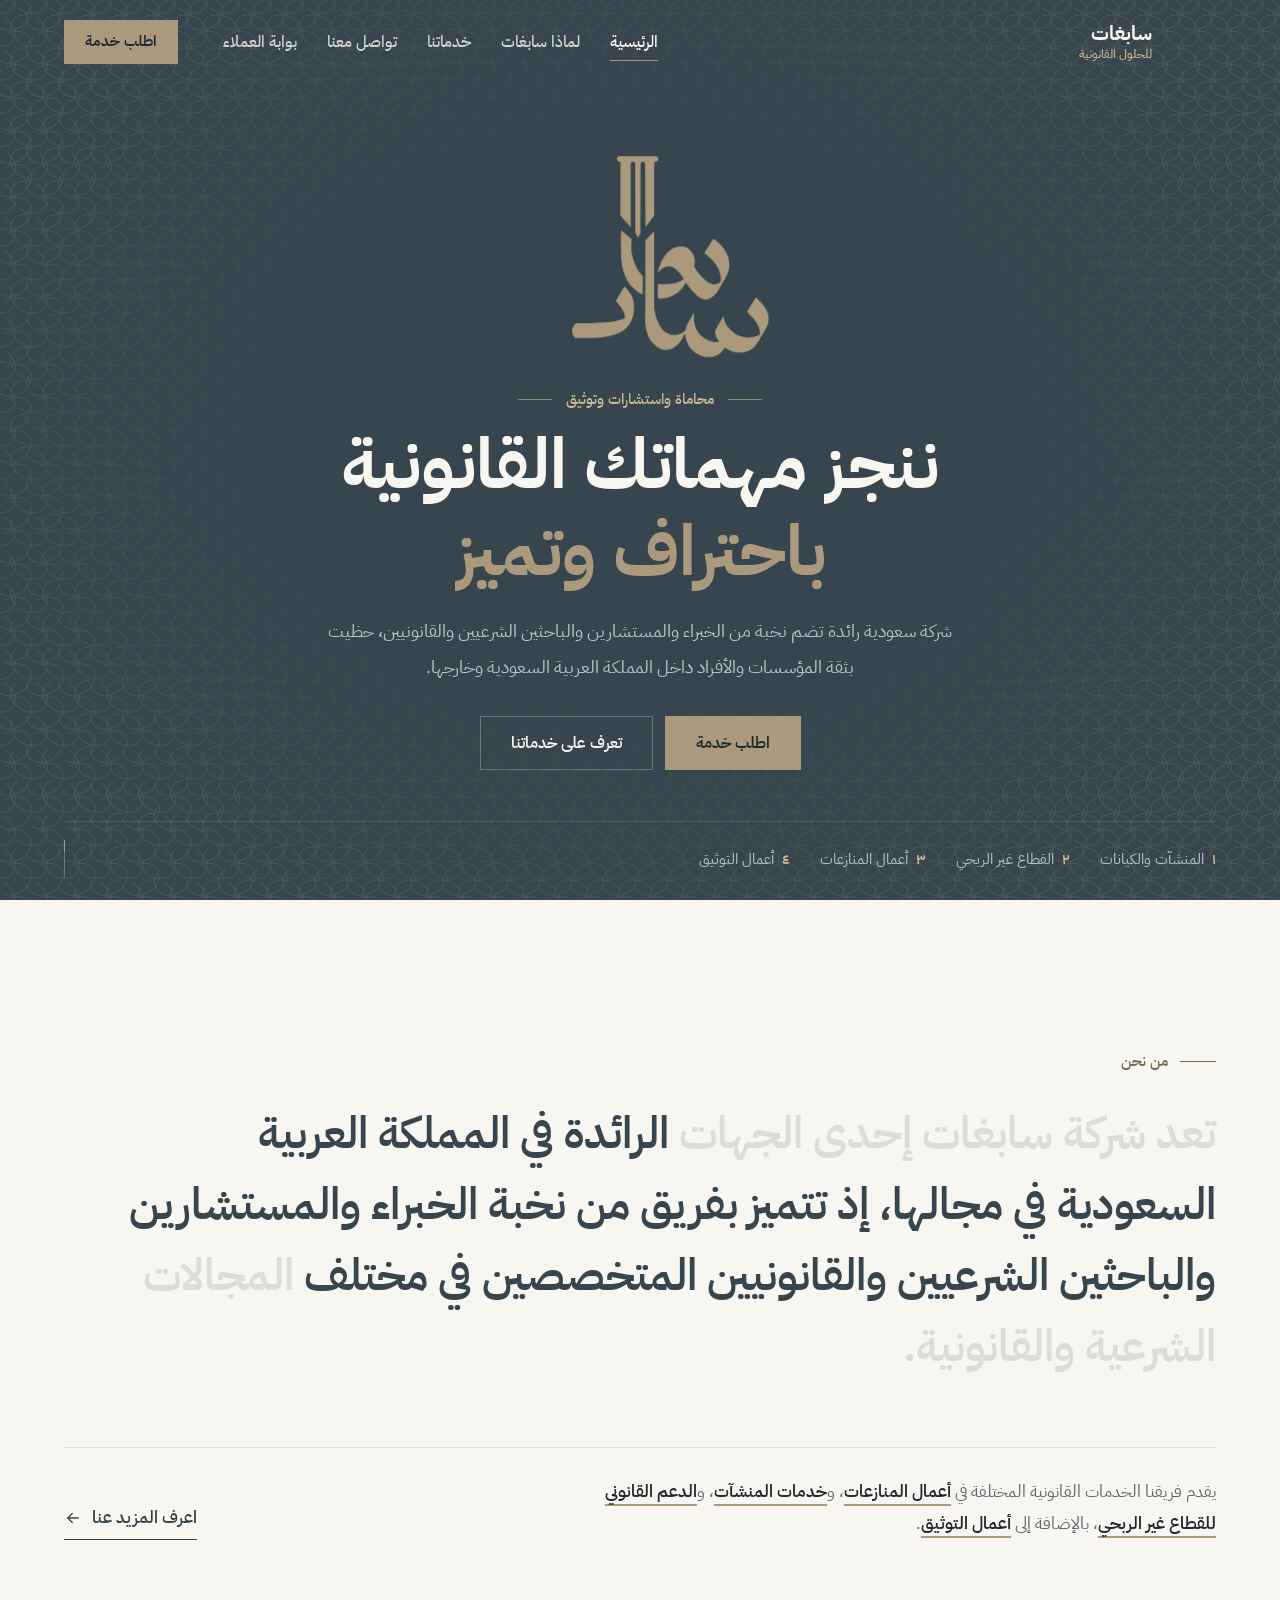
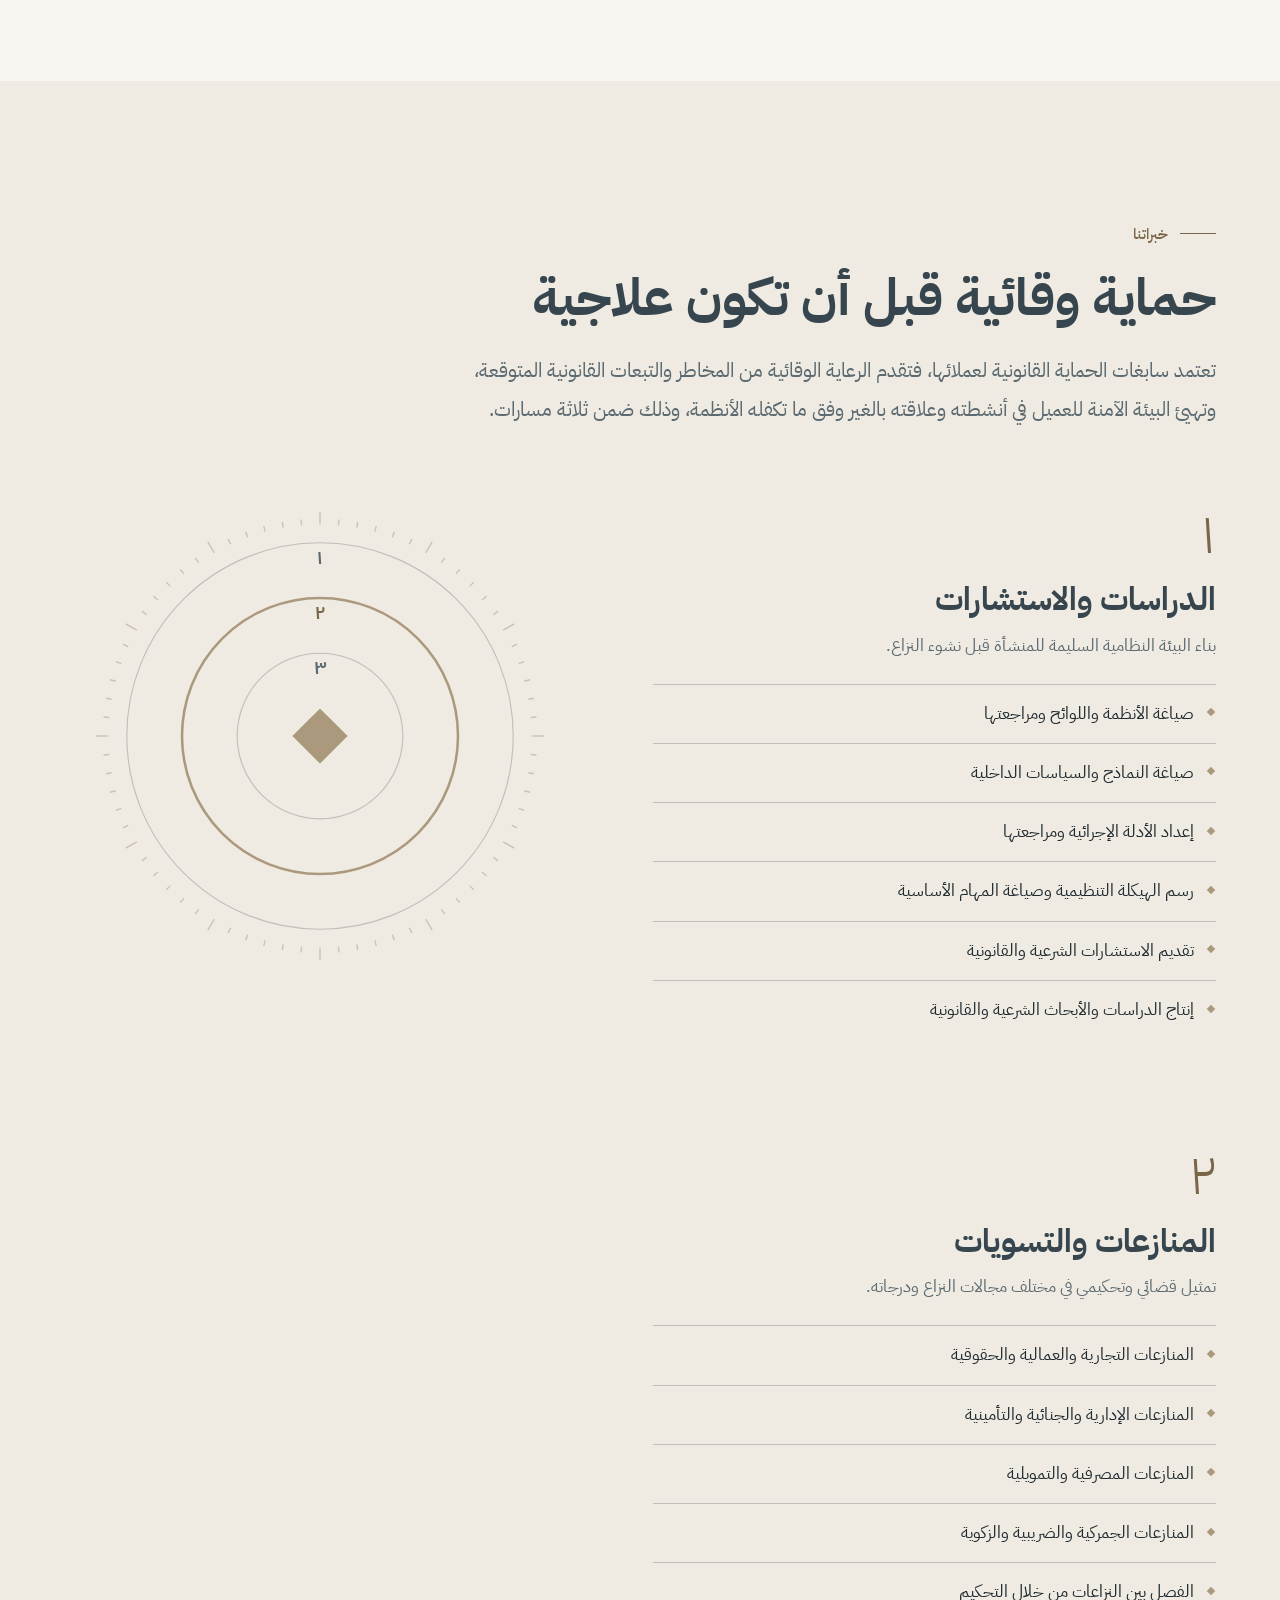
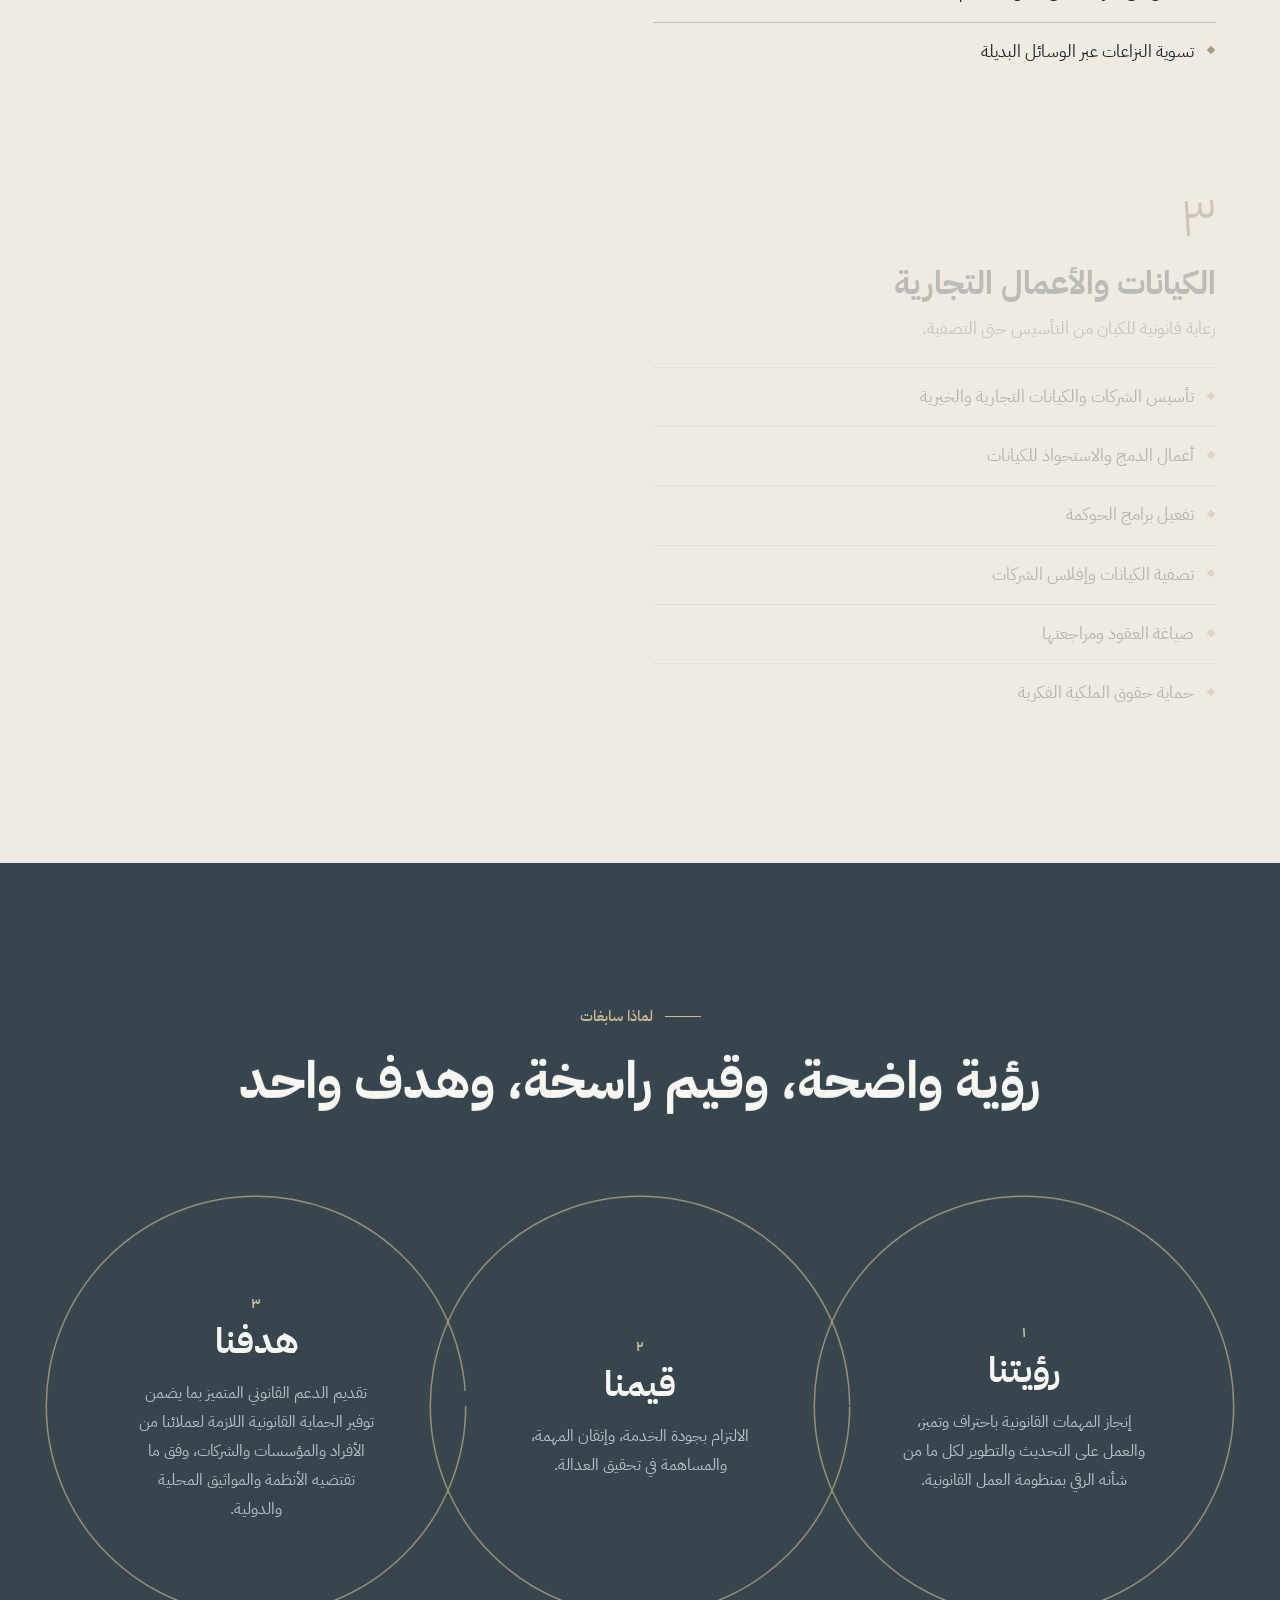
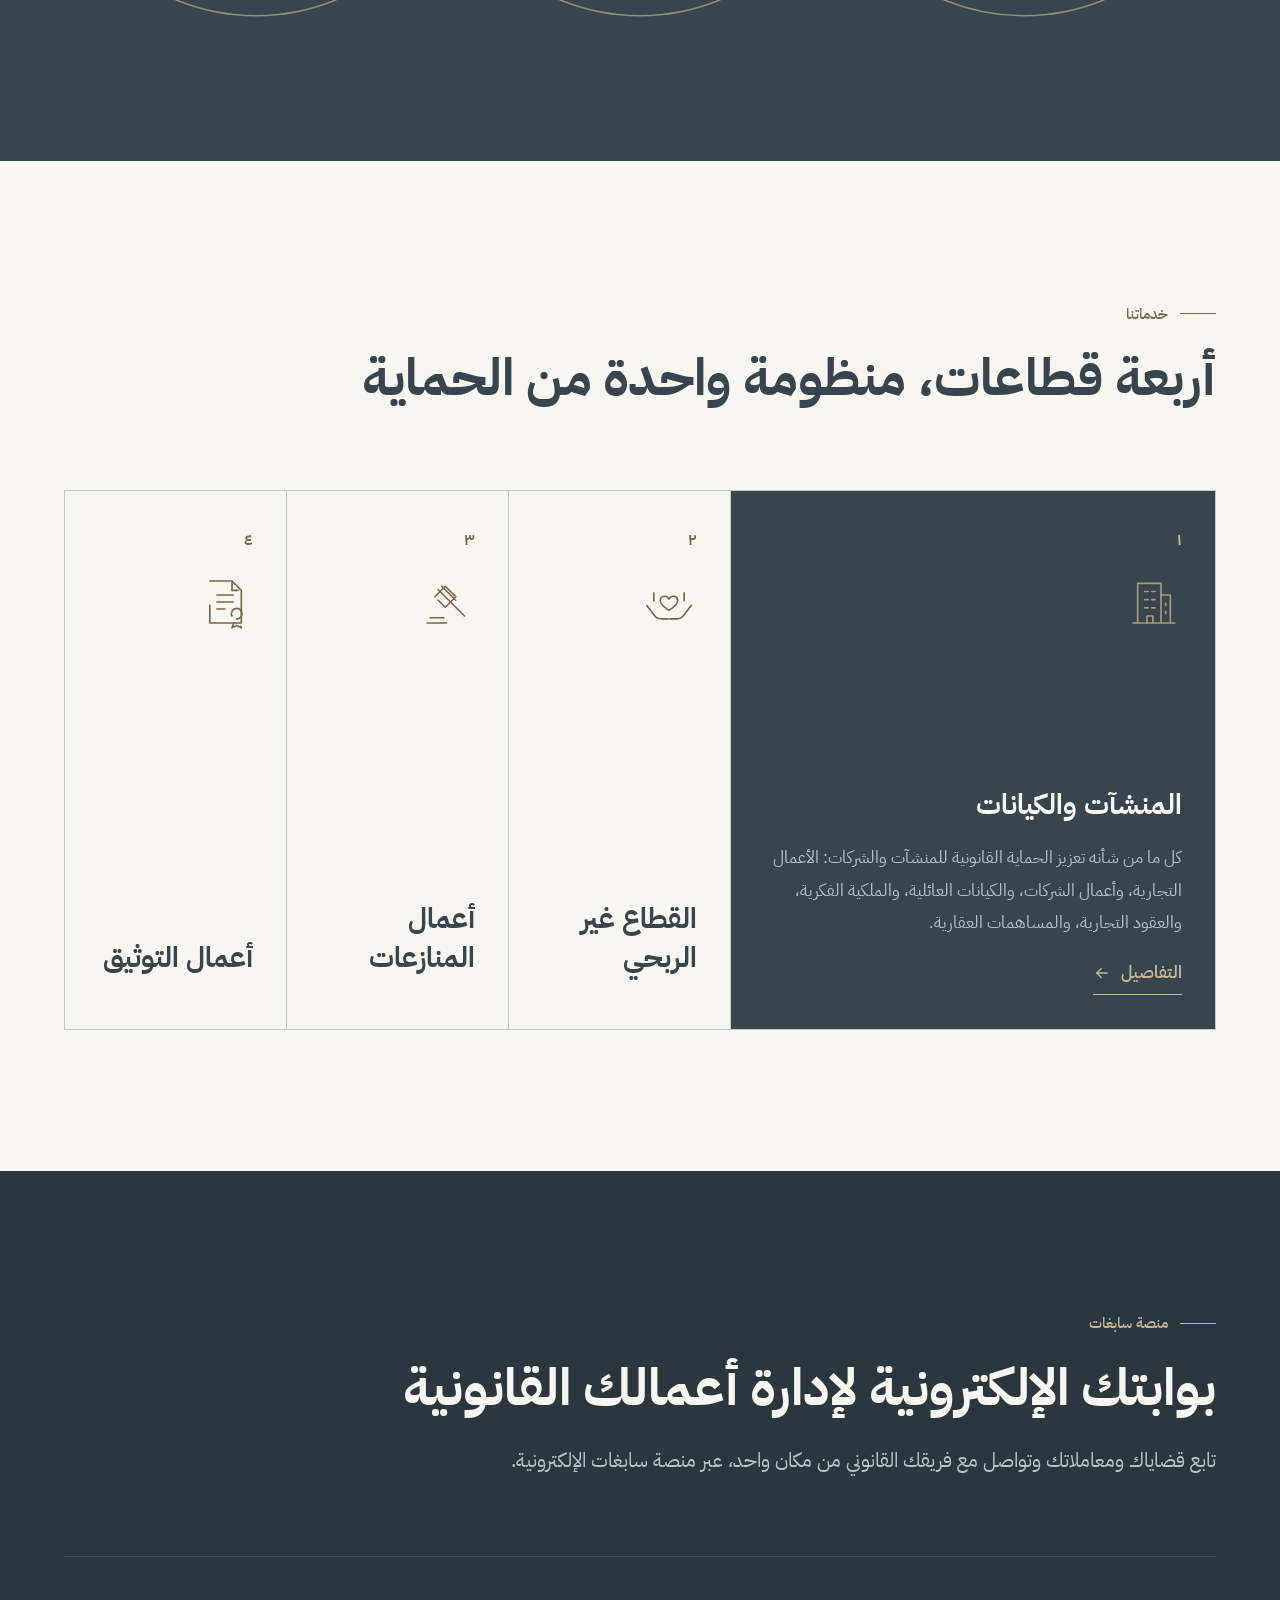
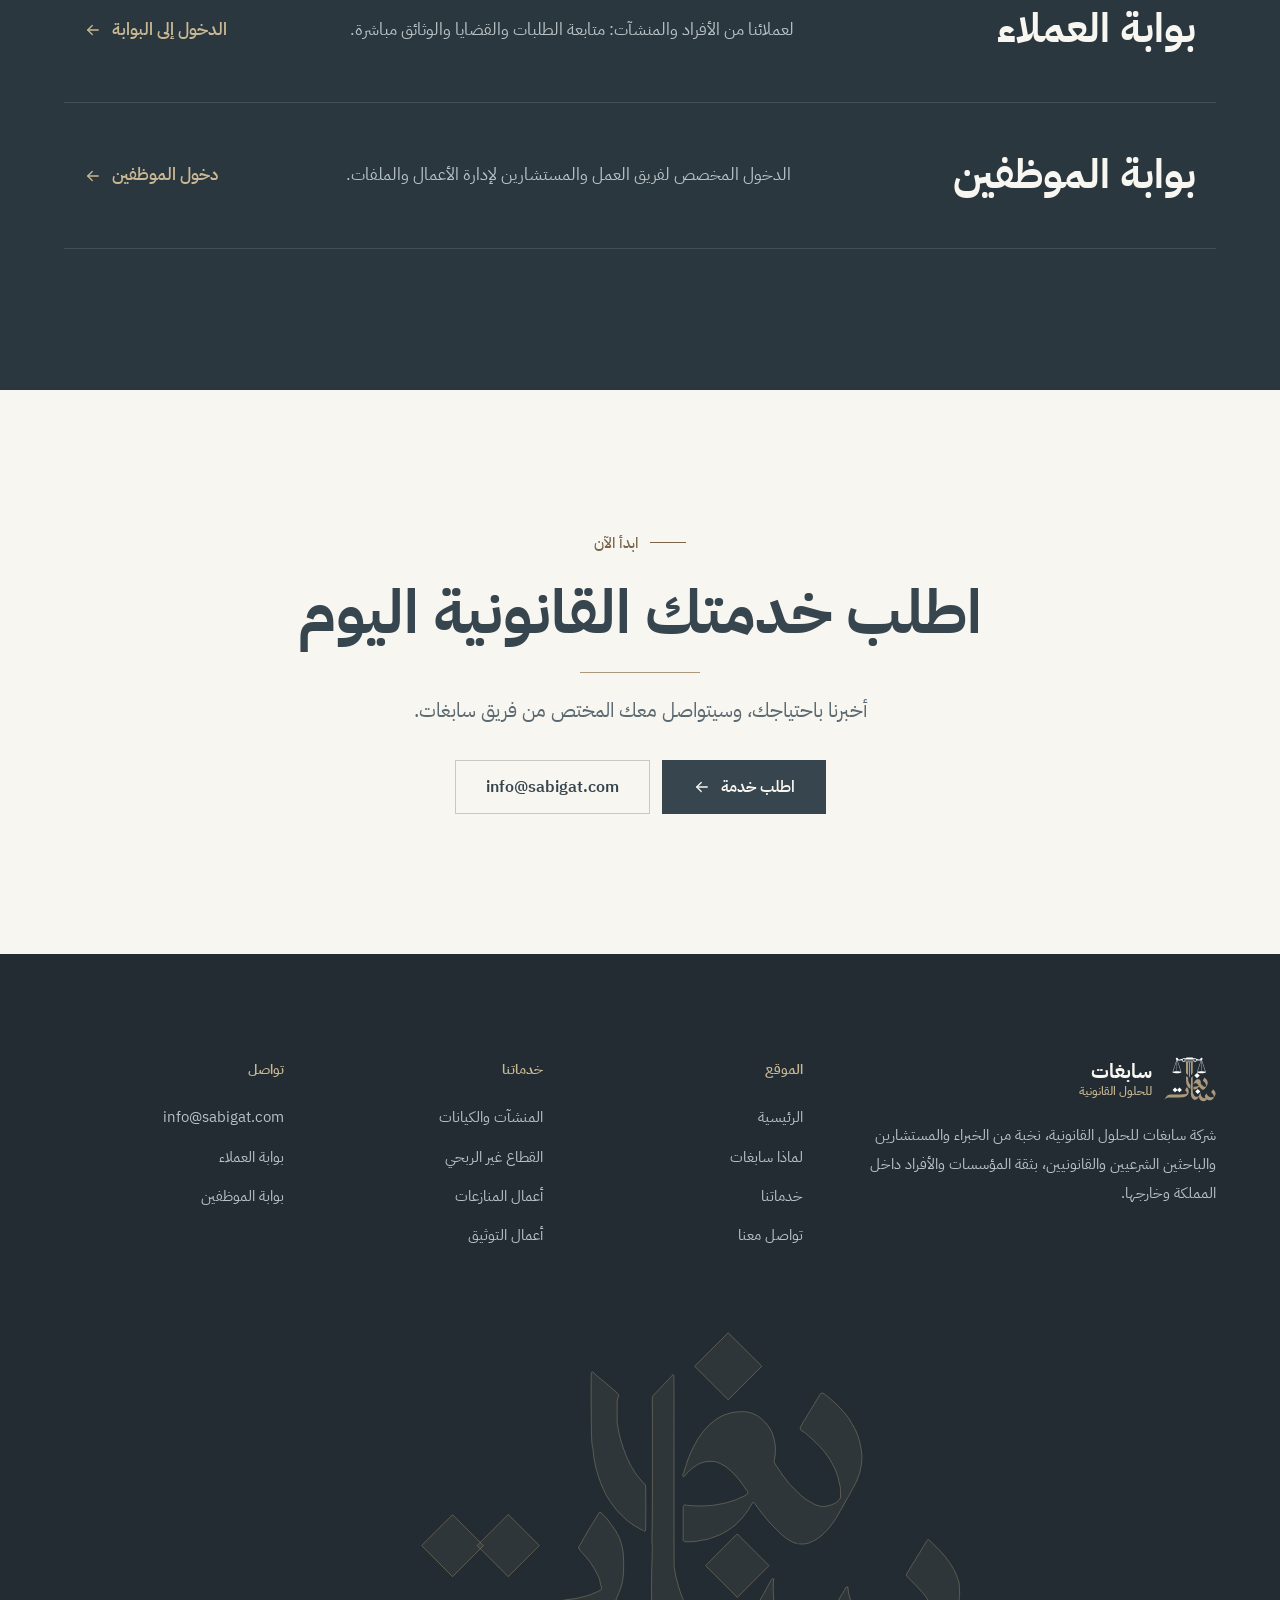
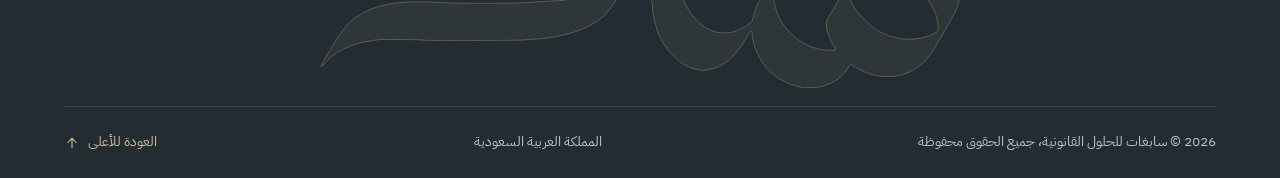
==== commit cb576ea9: "fix: روابط الدخول إلى بوابة سابغات في الرائد، وأصول قالب صفحة الدخول - بوابة العملاء وبوابة الموظفين" ====
--- a/index.html
+++ b/index.html
@@ -8,7 +8,7 @@
   <link rel="canonical" href="https://sabigat.com/">
   <link rel="preload" href="assets/fonts/ibm-plex-arabic-400-arabic.woff2" as="font" type="font/woff2" crossorigin>
   <link rel="preload" href="assets/fonts/ibm-plex-arabic-700-arabic.woff2" as="font" type="font/woff2" crossorigin>
-  <link rel="stylesheet" href="assets/css/style.css?v=1">
+  <link rel="stylesheet" href="assets/css/style.css?v=2">
   <meta property="og:type" content="website">
   <meta property="og:site_name" content="سابغات للحلول القانونية">
   <meta property="og:locale" content="ar_SA">
@@ -61,13 +61,13 @@
   <a class="skip" href="#main">تخط إلى المحتوى</a>
 
   <div class="curtain" aria-hidden="true">
-    <svg class="curtain__mark" viewBox="0 0 308 265" focusable="false"><use href="assets/img/sprite.svg?v=1#mark"/></svg>
+    <svg class="curtain__mark" viewBox="0 0 308 265" focusable="false"><use href="assets/img/sprite.svg?v=2#mark"/></svg>
   </div>
 
   <header class="hdr" id="top">
     <div class="hdr__in wrap">
       <a class="brand" href="index.html" aria-label="سابغات للحلول القانونية، الصفحة الرئيسية">
-        <svg class="brand__mark" viewBox="0 0 308 265" aria-hidden="true" focusable="false"><use href="assets/img/sprite.svg?v=1#mark"/></svg>
+        <svg class="brand__mark" viewBox="0 0 308 265" aria-hidden="true" focusable="false"><use href="assets/img/sprite.svg?v=2#mark"/></svg>
         <span class="brand__name"><b>سابغات</b><small>للحلول القانونية</small></span>
       </a>
       <nav class="nav" aria-label="التنقل الرئيسي">
@@ -76,7 +76,7 @@
           <li><a href="about.html">لماذا سابغات</a></li>
           <li><a href="services.html">خدماتنا</a></li>
           <li><a href="contact.html">تواصل معنا</a></li>
-          <li><a href="https://sabigat.com/Fares/authentication/login">بوابة العملاء</a></li>
+          <li><a href="https://www-sabigat-com.alraedlaw.com/login">بوابة العملاء</a></li>
         </ul>
       </nav>
       <a class="btn btn--brass btn--sm hdr__cta" href="contact.html"><span>اطلب خدمة</span></a>
@@ -97,7 +97,7 @@
     <div class="menu__foot">
       <a class="btn btn--brass" href="contact.html"><span>اطلب خدمة</span></a>
       <a class="menu__mail" href="mailto:info@sabigat.com" dir="ltr">info@sabigat.com</a>
-      <a class="menu__portal" href="https://sabigat.com/Fares/authentication/login">بوابة العملاء</a>
+      <a class="menu__portal" href="https://www-sabigat-com.alraedlaw.com/login">بوابة العملاء</a>
     </div>
   </div>
 
@@ -107,7 +107,7 @@
       <canvas class="hero__mesh" aria-hidden="true"></canvas>
       <div class="hero__in wrap">
         <div class="hero__slot" aria-hidden="true">
-          <svg class="hero__mark" viewBox="0 0 308 265" focusable="false"><use href="assets/img/sprite.svg?v=1#mark"/></svg>
+          <svg class="hero__mark" viewBox="0 0 308 265" focusable="false"><use href="assets/img/sprite.svg?v=2#mark"/></svg>
         </div>
         <p class="hero__kicker" data-rise><span>محاماة واستشارات وتوثيق</span></p>
         <h1 class="hero__title" data-words>ننجز مهماتك القانونية <em>باحتراف وتميز</em></h1>
@@ -135,7 +135,7 @@
         <p class="statement__text" data-scrub>تعد شركة سابغات إحدى الجهات الرائدة في المملكة العربية السعودية في مجالها، إذ تتميز بفريق من نخبة الخبراء والمستشارين والباحثين الشرعيين والقانونيين المتخصصين في مختلف المجالات الشرعية والقانونية.</p>
         <div class="statement__foot">
           <p data-rise>يقدم فريقنا الخدمات القانونية المختلفة في <b data-mark>أعمال المنازعات</b>، و<b data-mark>خدمات المنشآت</b>، و<b data-mark>الدعم القانوني للقطاع غير الربحي</b>، بالإضافة إلى <b data-mark>أعمال التوثيق</b>.</p>
-          <a class="link-arrow" href="about.html" data-rise><span>اعرف المزيد عنا</span><svg class="ico" viewBox="0 0 24 24" aria-hidden="true"><use href="assets/img/sprite.svg?v=1#i-arrow"/></svg></a>
+          <a class="link-arrow" href="about.html" data-rise><span>اعرف المزيد عنا</span><svg class="ico" viewBox="0 0 24 24" aria-hidden="true"><use href="assets/img/sprite.svg?v=2#i-arrow"/></svg></a>
         </div>
       </div>
     </section>
@@ -246,38 +246,38 @@
         <div class="panes" data-panes>
           <article class="pane is-open">
             <span class="pane__n" aria-hidden="true">١</span>
-            <svg class="pane__ico draw" viewBox="0 0 48 48" aria-hidden="true" focusable="false"><use href="assets/img/sprite.svg?v=1#i-building"/></svg>
+            <svg class="pane__ico draw" viewBox="0 0 48 48" aria-hidden="true" focusable="false"><use href="assets/img/sprite.svg?v=2#i-building"/></svg>
             <h3 class="pane__t">المنشآت والكيانات</h3>
             <div class="pane__body">
               <p>كل ما من شأنه تعزيز الحماية القانونية للمنشآت والشركات: الأعمال التجارية، وأعمال الشركات، والكيانات العائلية، والملكية الفكرية، والعقود التجارية، والمساهمات العقارية.</p>
-              <a class="link-arrow" href="services.html#entities"><span>التفاصيل</span><svg class="ico" viewBox="0 0 24 24" aria-hidden="true"><use href="assets/img/sprite.svg?v=1#i-arrow"/></svg></a>
+              <a class="link-arrow" href="services.html#entities"><span>التفاصيل</span><svg class="ico" viewBox="0 0 24 24" aria-hidden="true"><use href="assets/img/sprite.svg?v=2#i-arrow"/></svg></a>
             </div>
           </article>
           <article class="pane">
             <span class="pane__n" aria-hidden="true">٢</span>
-            <svg class="pane__ico draw" viewBox="0 0 48 48" aria-hidden="true" focusable="false"><use href="assets/img/sprite.svg?v=1#i-hands"/></svg>
+            <svg class="pane__ico draw" viewBox="0 0 48 48" aria-hidden="true" focusable="false"><use href="assets/img/sprite.svg?v=2#i-hands"/></svg>
             <h3 class="pane__t">القطاع غير الربحي</h3>
             <div class="pane__body">
               <p>خدمات قانونية متخصصة للجمعيات الأهلية والأوقاف والصناديق الخيرية: من التأسيس والتسجيل إلى الحوكمة والتمثيل القانوني والقضائي.</p>
-              <a class="link-arrow" href="services.html#nonprofit"><span>التفاصيل</span><svg class="ico" viewBox="0 0 24 24" aria-hidden="true"><use href="assets/img/sprite.svg?v=1#i-arrow"/></svg></a>
+              <a class="link-arrow" href="services.html#nonprofit"><span>التفاصيل</span><svg class="ico" viewBox="0 0 24 24" aria-hidden="true"><use href="assets/img/sprite.svg?v=2#i-arrow"/></svg></a>
             </div>
           </article>
           <article class="pane">
             <span class="pane__n" aria-hidden="true">٣</span>
-            <svg class="pane__ico draw" viewBox="0 0 48 48" aria-hidden="true" focusable="false"><use href="assets/img/sprite.svg?v=1#i-gavel"/></svg>
+            <svg class="pane__ico draw" viewBox="0 0 48 48" aria-hidden="true" focusable="false"><use href="assets/img/sprite.svg?v=2#i-gavel"/></svg>
             <h3 class="pane__t">أعمال المنازعات</h3>
             <div class="pane__body">
               <p>فريق ذو كفاءة عالية وإلمام بأعمال المنازعات القضائية في مختلف المجالات وعلى كافة المستويات: التمثيل القضائي، والتحكيم والوساطة.</p>
-              <a class="link-arrow" href="services.html#disputes"><span>التفاصيل</span><svg class="ico" viewBox="0 0 24 24" aria-hidden="true"><use href="assets/img/sprite.svg?v=1#i-arrow"/></svg></a>
+              <a class="link-arrow" href="services.html#disputes"><span>التفاصيل</span><svg class="ico" viewBox="0 0 24 24" aria-hidden="true"><use href="assets/img/sprite.svg?v=2#i-arrow"/></svg></a>
             </div>
           </article>
           <article class="pane">
             <span class="pane__n" aria-hidden="true">٤</span>
-            <svg class="pane__ico draw" viewBox="0 0 48 48" aria-hidden="true" focusable="false"><use href="assets/img/sprite.svg?v=1#i-seal"/></svg>
+            <svg class="pane__ico draw" viewBox="0 0 48 48" aria-hidden="true" focusable="false"><use href="assets/img/sprite.svg?v=2#i-seal"/></svg>
             <h3 class="pane__t">أعمال التوثيق</h3>
             <div class="pane__body">
               <p>خدمات التوثيق للعقود والأعمال والتصرفات المتعلقة بالأفراد والمنشآت: الوصايا، والتركات، والإقرارات المالية، والحالات الاجتماعية، والعقارات والرهون، والوكالات والعقود.</p>
-              <a class="link-arrow" href="services.html#notarization"><span>التفاصيل</span><svg class="ico" viewBox="0 0 24 24" aria-hidden="true"><use href="assets/img/sprite.svg?v=1#i-arrow"/></svg></a>
+              <a class="link-arrow" href="services.html#notarization"><span>التفاصيل</span><svg class="ico" viewBox="0 0 24 24" aria-hidden="true"><use href="assets/img/sprite.svg?v=2#i-arrow"/></svg></a>
             </div>
           </article>
         </div>
@@ -293,15 +293,15 @@
           <p class="lead" data-rise>تابع قضاياك ومعاملاتك وتواصل مع فريقك القانوني من مكان واحد، عبر منصة سابغات الإلكترونية.</p>
         </header>
         <div class="prows">
-          <a class="prow" href="https://sabigat.com/Fares/authentication/login" data-rise>
+          <a class="prow" href="https://www-sabigat-com.alraedlaw.com/login" data-rise>
             <span class="prow__t">بوابة العملاء</span>
             <span class="prow__d">لعملائنا من الأفراد والمنشآت: متابعة الطلبات والقضايا والوثائق مباشرة.</span>
-            <span class="prow__go"><span>الدخول إلى البوابة</span><svg class="ico" viewBox="0 0 24 24" aria-hidden="true"><use href="assets/img/sprite.svg?v=1#i-arrow"/></svg></span>
+            <span class="prow__go"><span>الدخول إلى البوابة</span><svg class="ico" viewBox="0 0 24 24" aria-hidden="true"><use href="assets/img/sprite.svg?v=2#i-arrow"/></svg></span>
           </a>
-          <a class="prow" href="https://sabigat.com/Fares/admin/authentication" data-rise>
+          <a class="prow" href="https://www-sabigat-com.alraedlaw.com/login" data-rise>
             <span class="prow__t">بوابة الموظفين</span>
             <span class="prow__d">الدخول المخصص لفريق العمل والمستشارين لإدارة الأعمال والملفات.</span>
-            <span class="prow__go"><span>دخول الموظفين</span><svg class="ico" viewBox="0 0 24 24" aria-hidden="true"><use href="assets/img/sprite.svg?v=1#i-arrow"/></svg></span>
+            <span class="prow__go"><span>دخول الموظفين</span><svg class="ico" viewBox="0 0 24 24" aria-hidden="true"><use href="assets/img/sprite.svg?v=2#i-arrow"/></svg></span>
           </a>
         </div>
       </div>
@@ -315,7 +315,7 @@
         <span class="cta__rule" aria-hidden="true"></span>
         <p class="lead" data-rise>أخبرنا باحتياجك، وسيتواصل معك المختص من فريق سابغات.</p>
         <div class="cta__actions" data-rise>
-          <a class="btn btn--slate" href="contact.html"><span>اطلب خدمة</span><svg class="ico" viewBox="0 0 24 24" aria-hidden="true"><use href="assets/img/sprite.svg?v=1#i-arrow"/></svg></a>
+          <a class="btn btn--slate" href="contact.html"><span>اطلب خدمة</span><svg class="ico" viewBox="0 0 24 24" aria-hidden="true"><use href="assets/img/sprite.svg?v=2#i-arrow"/></svg></a>
           <a class="btn btn--line" href="mailto:info@sabigat.com"><span dir="ltr">info@sabigat.com</span></a>
         </div>
       </div>
@@ -327,7 +327,7 @@
       <div class="ftr__grid">
         <div class="ftr__brand">
           <a class="brand" href="index.html" aria-label="سابغات للحلول القانونية، الصفحة الرئيسية">
-            <svg class="brand__mark" viewBox="0 0 308 265" aria-hidden="true" focusable="false"><use href="assets/img/sprite.svg?v=1#mark"/></svg>
+            <svg class="brand__mark" viewBox="0 0 308 265" aria-hidden="true" focusable="false"><use href="assets/img/sprite.svg?v=2#mark"/></svg>
             <span class="brand__name"><b>سابغات</b><small>للحلول القانونية</small></span>
           </a>
           <p>شركة سابغات للحلول القانونية، نخبة من الخبراء والمستشارين والباحثين الشرعيين والقانونيين، بثقة المؤسسات والأفراد داخل المملكة وخارجها.</p>
@@ -354,20 +354,20 @@
           <h2 class="ftr__h">تواصل</h2>
           <ul>
             <li><a href="mailto:info@sabigat.com" dir="ltr">info@sabigat.com</a></li>
-            <li><a href="https://sabigat.com/Fares/authentication/login">بوابة العملاء</a></li>
-            <li><a href="https://sabigat.com/Fares/admin/authentication">بوابة الموظفين</a></li>
+            <li><a href="https://www-sabigat-com.alraedlaw.com/login">بوابة العملاء</a></li>
+            <li><a href="https://www-sabigat-com.alraedlaw.com/login">بوابة الموظفين</a></li>
             <!-- TODO: من العميل — رقم الهاتف tel: وواتساب wa.me والعنوان الوطني -->
           </ul>
         </div>
       </div>
       <div class="ftr__word" aria-hidden="true">
-        <svg viewBox="0 0 312 176" focusable="false"><use href="assets/img/sprite.svg?v=1#calli"/></svg>
+        <svg viewBox="0 0 312 176" focusable="false"><use href="assets/img/sprite.svg?v=2#calli"/></svg>
       </div>
       <div class="ftr__bottom">
         <span><span dir="ltr">© <span data-year>2026</span></span> سابغات للحلول القانونية، جميع الحقوق محفوظة</span>
         <!-- TODO: من العميل — رقم الترخيص المهني ورقم السجل التجاري -->
         <span>المملكة العربية السعودية</span>
-        <a class="totop" href="#top"><span>العودة للأعلى</span><svg class="ico" viewBox="0 0 24 24" aria-hidden="true"><use href="assets/img/sprite.svg?v=1#i-up"/></svg></a>
+        <a class="totop" href="#top"><span>العودة للأعلى</span><svg class="ico" viewBox="0 0 24 24" aria-hidden="true"><use href="assets/img/sprite.svg?v=2#i-up"/></svg></a>
       </div>
     </div>
   </footer>
@@ -388,6 +388,6 @@
   <script src="assets/js/vendor/gsap.min.js?v=3.15.0" defer></script>
   <script src="assets/js/vendor/ScrollTrigger.min.js?v=3.15.0" defer></script>
   <script src="assets/js/vendor/lenis.min.js?v=1.3.26" defer></script>
-  <script src="assets/js/main.js?v=1" defer></script>
+  <script src="assets/js/main.js?v=2" defer></script>
 </body>
 </html>
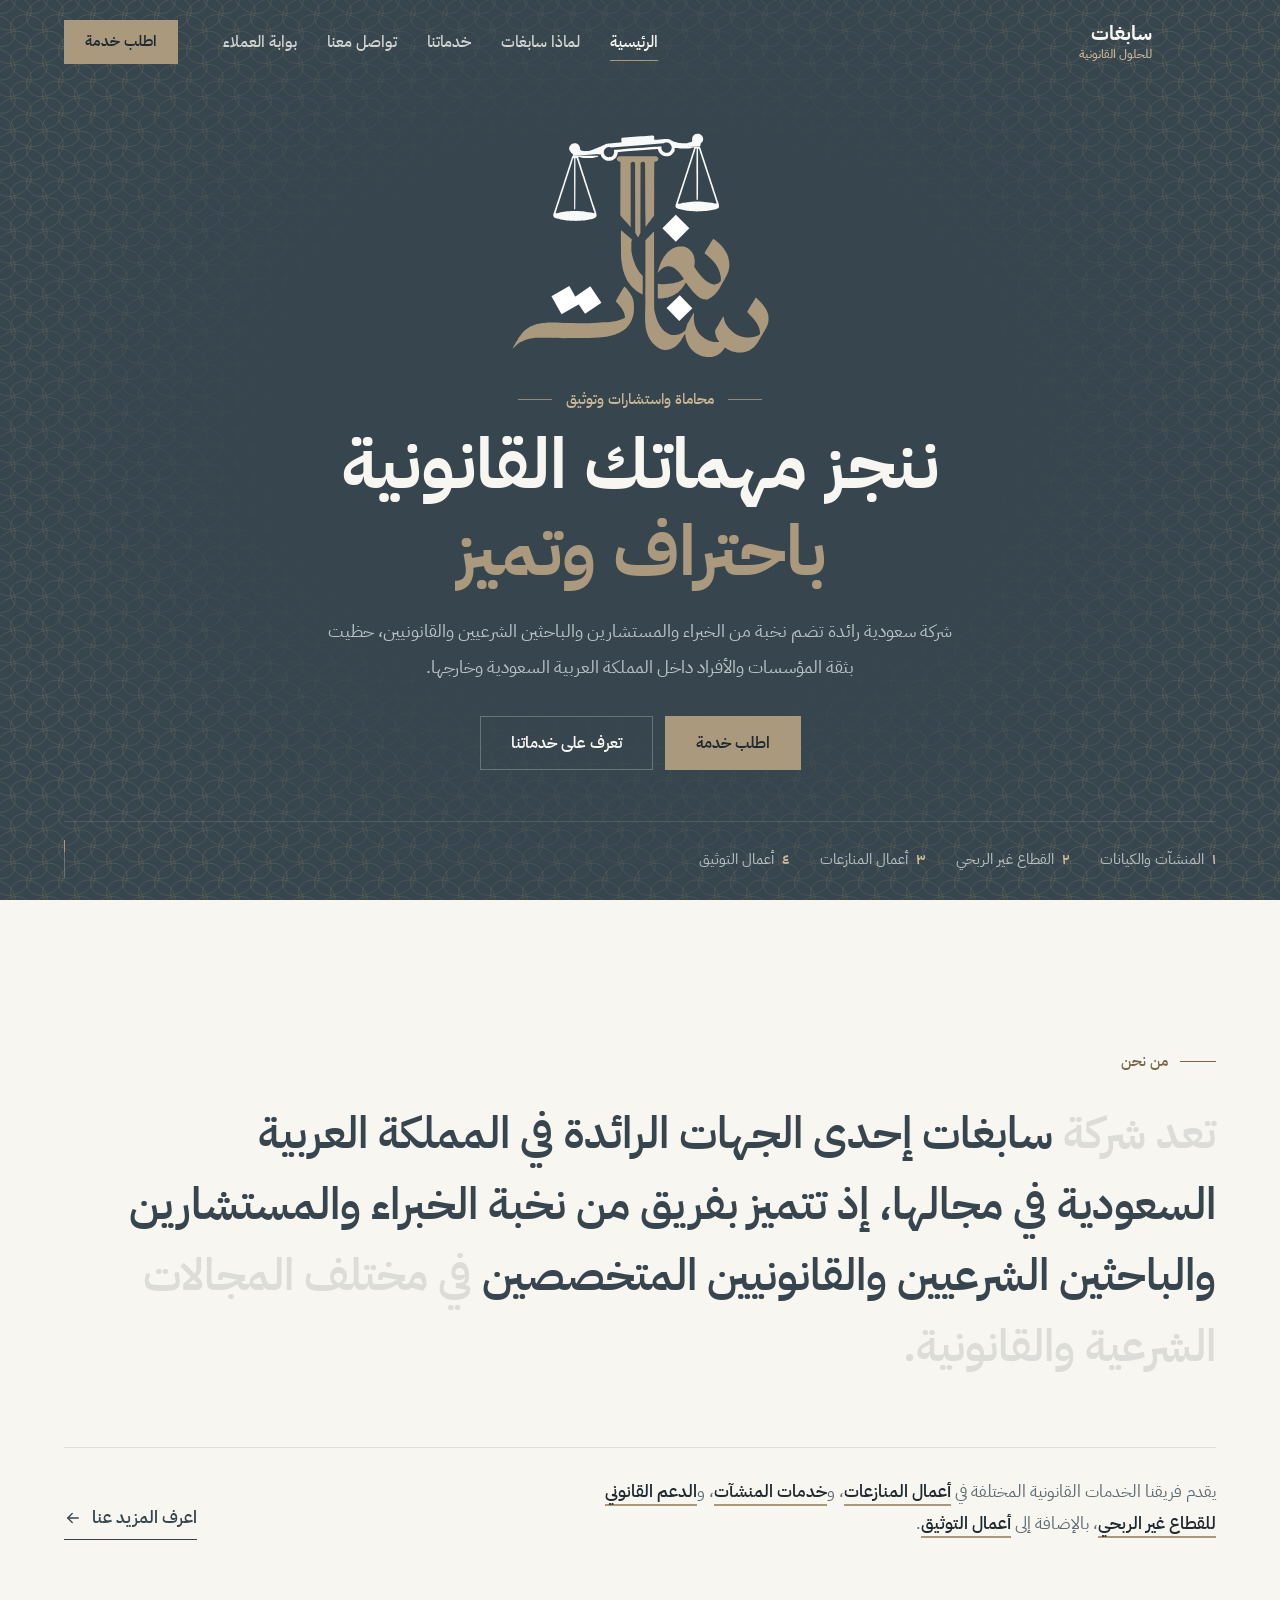
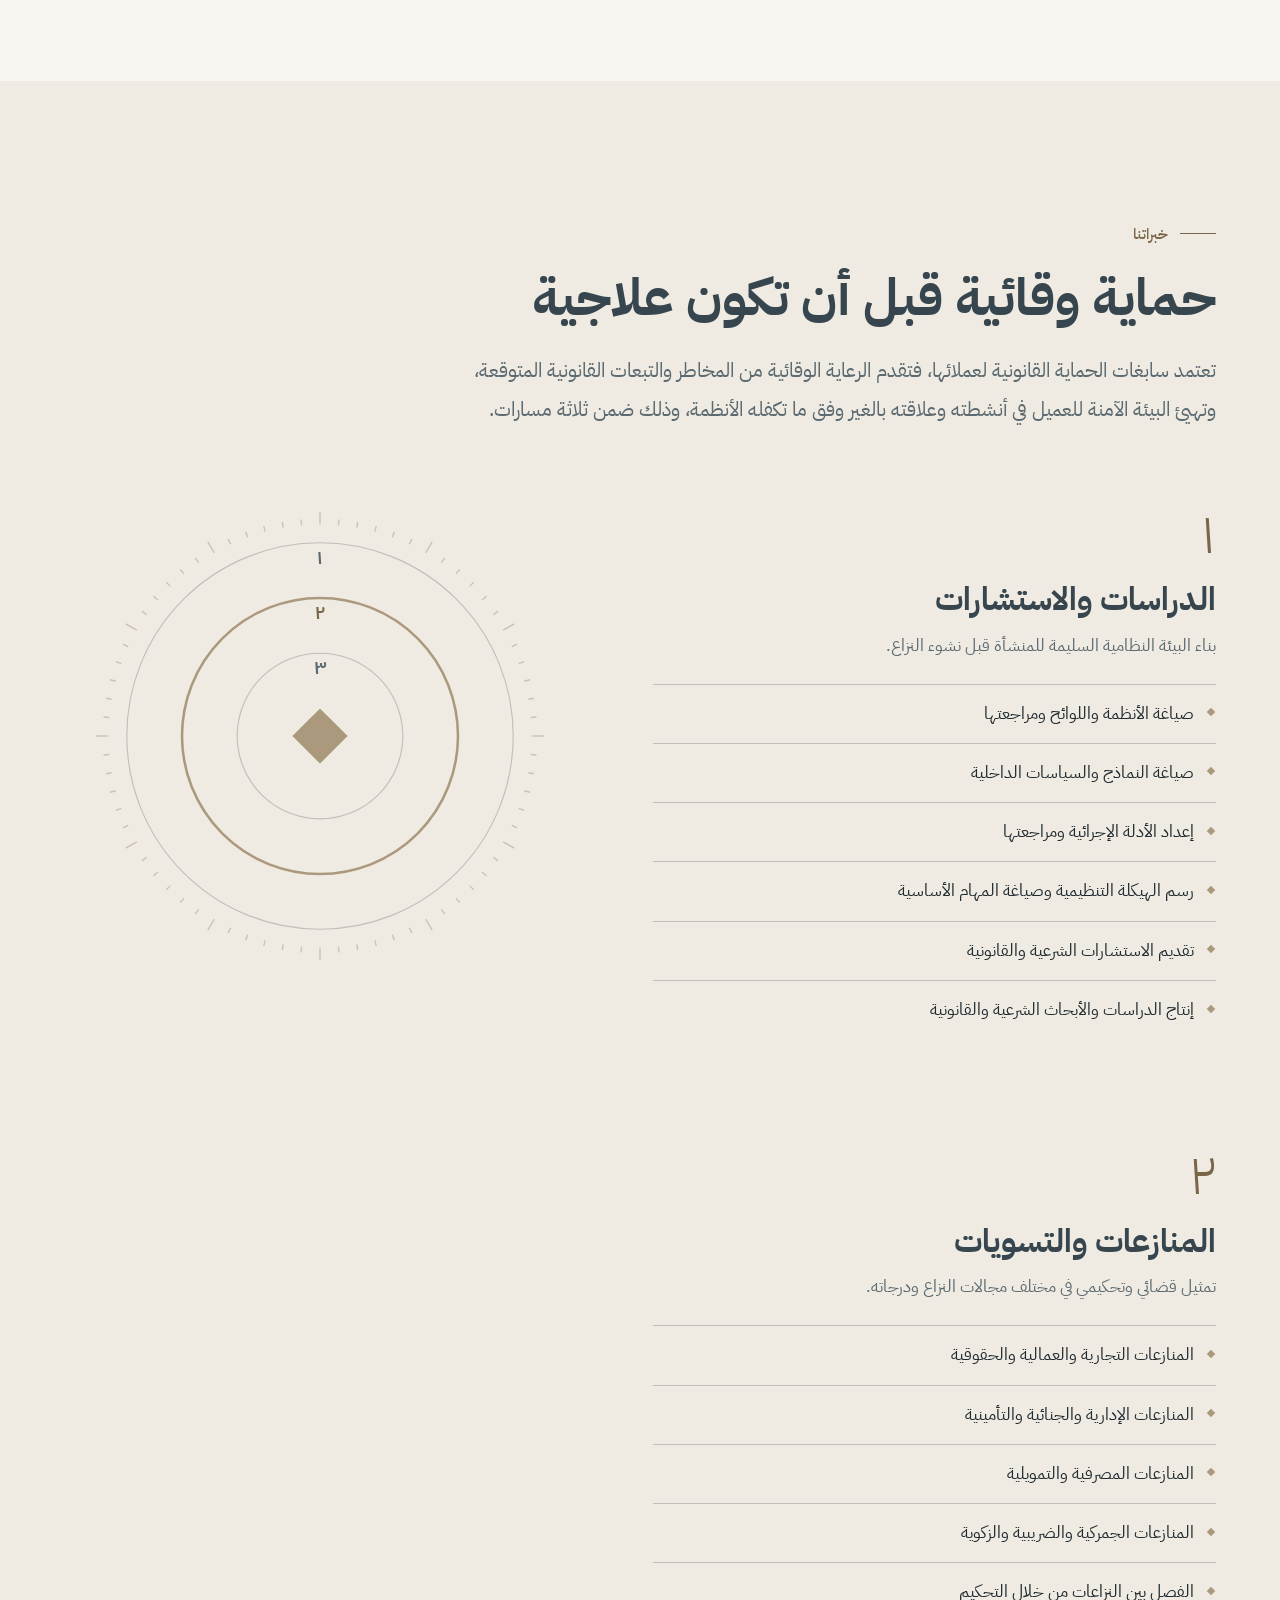
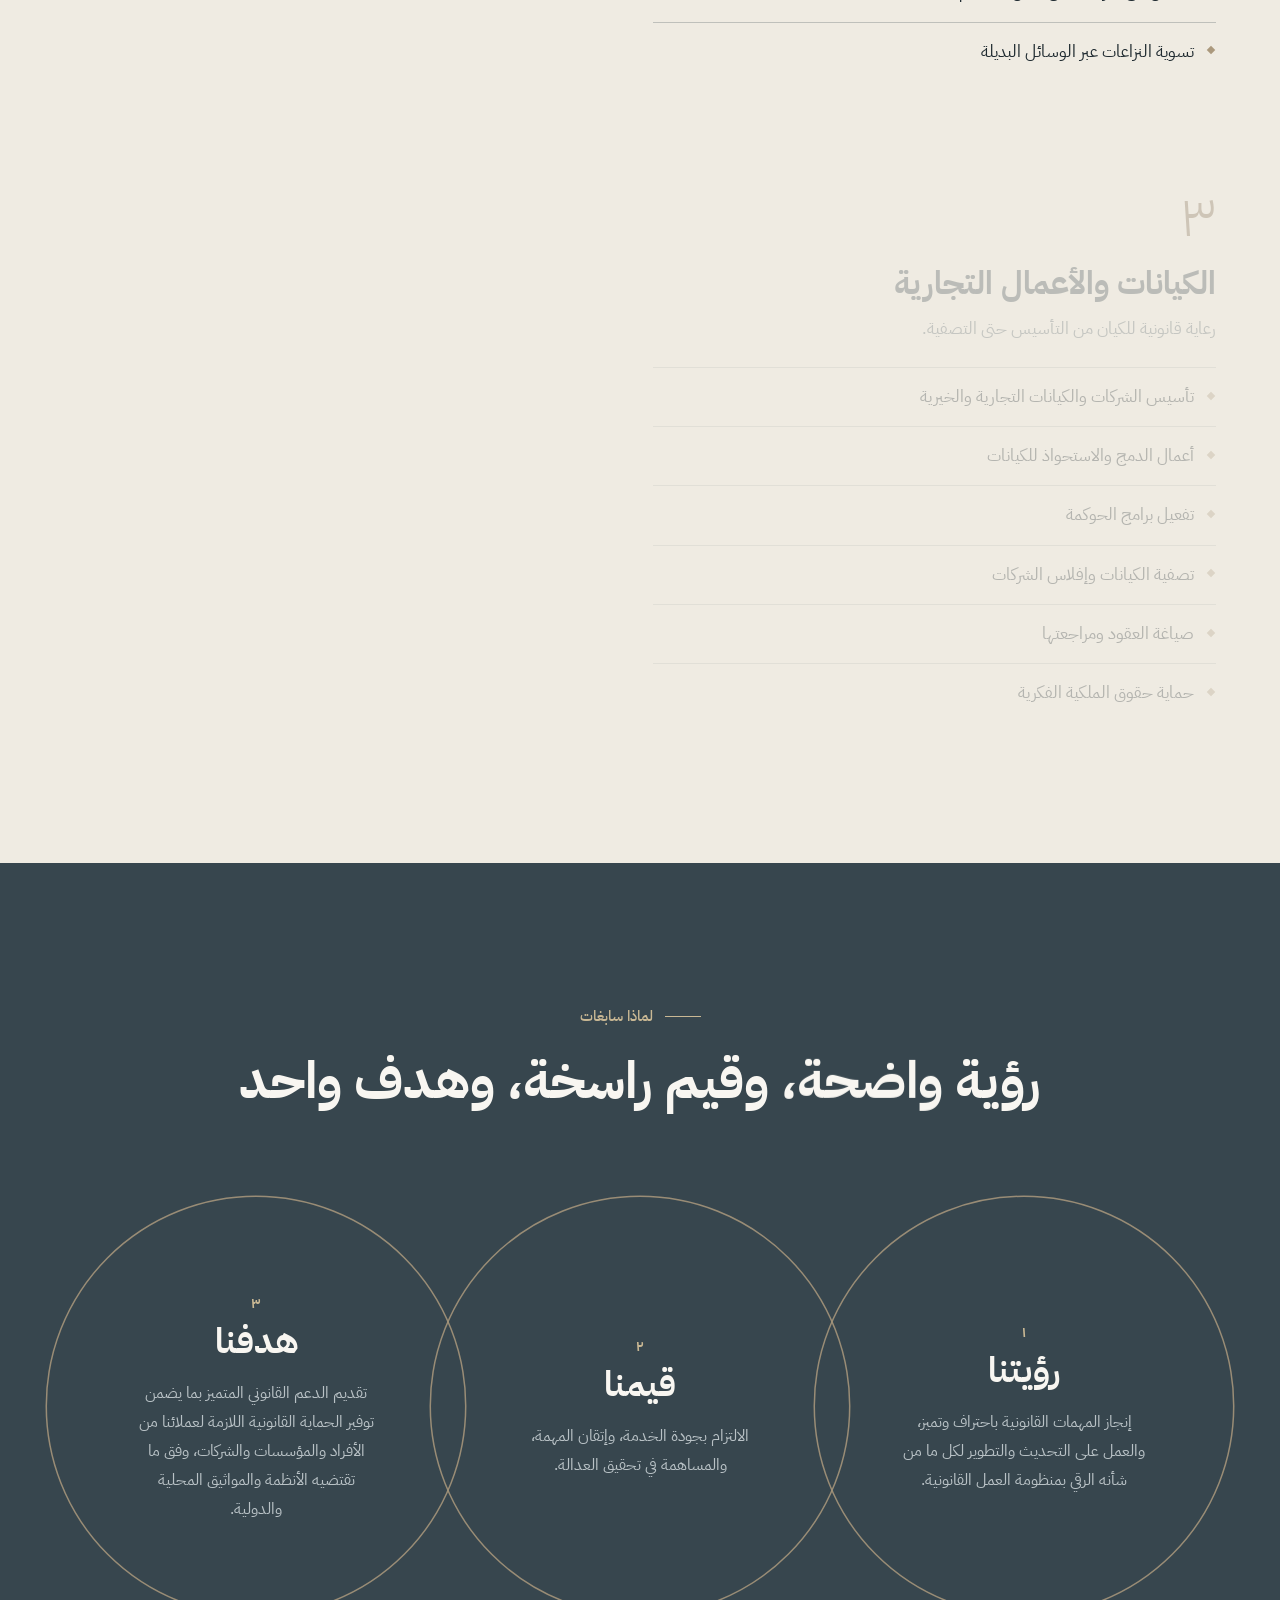
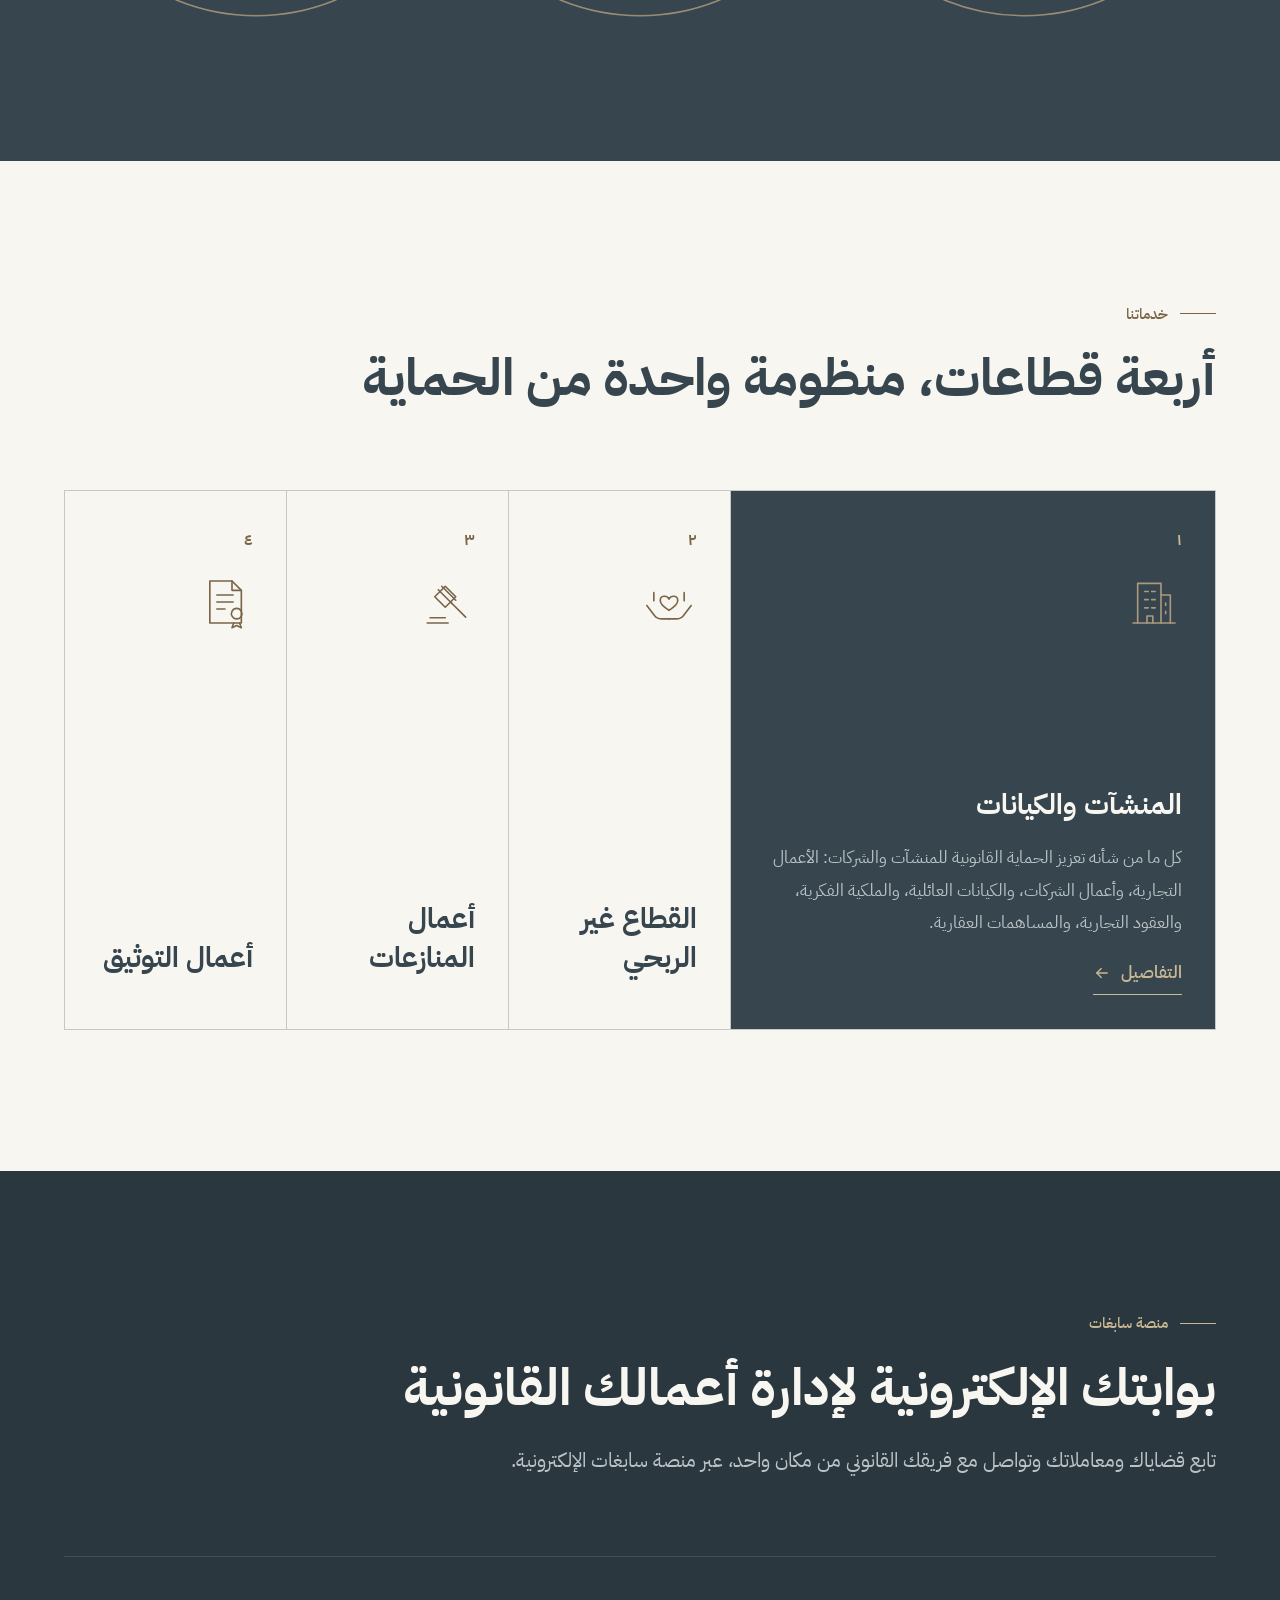
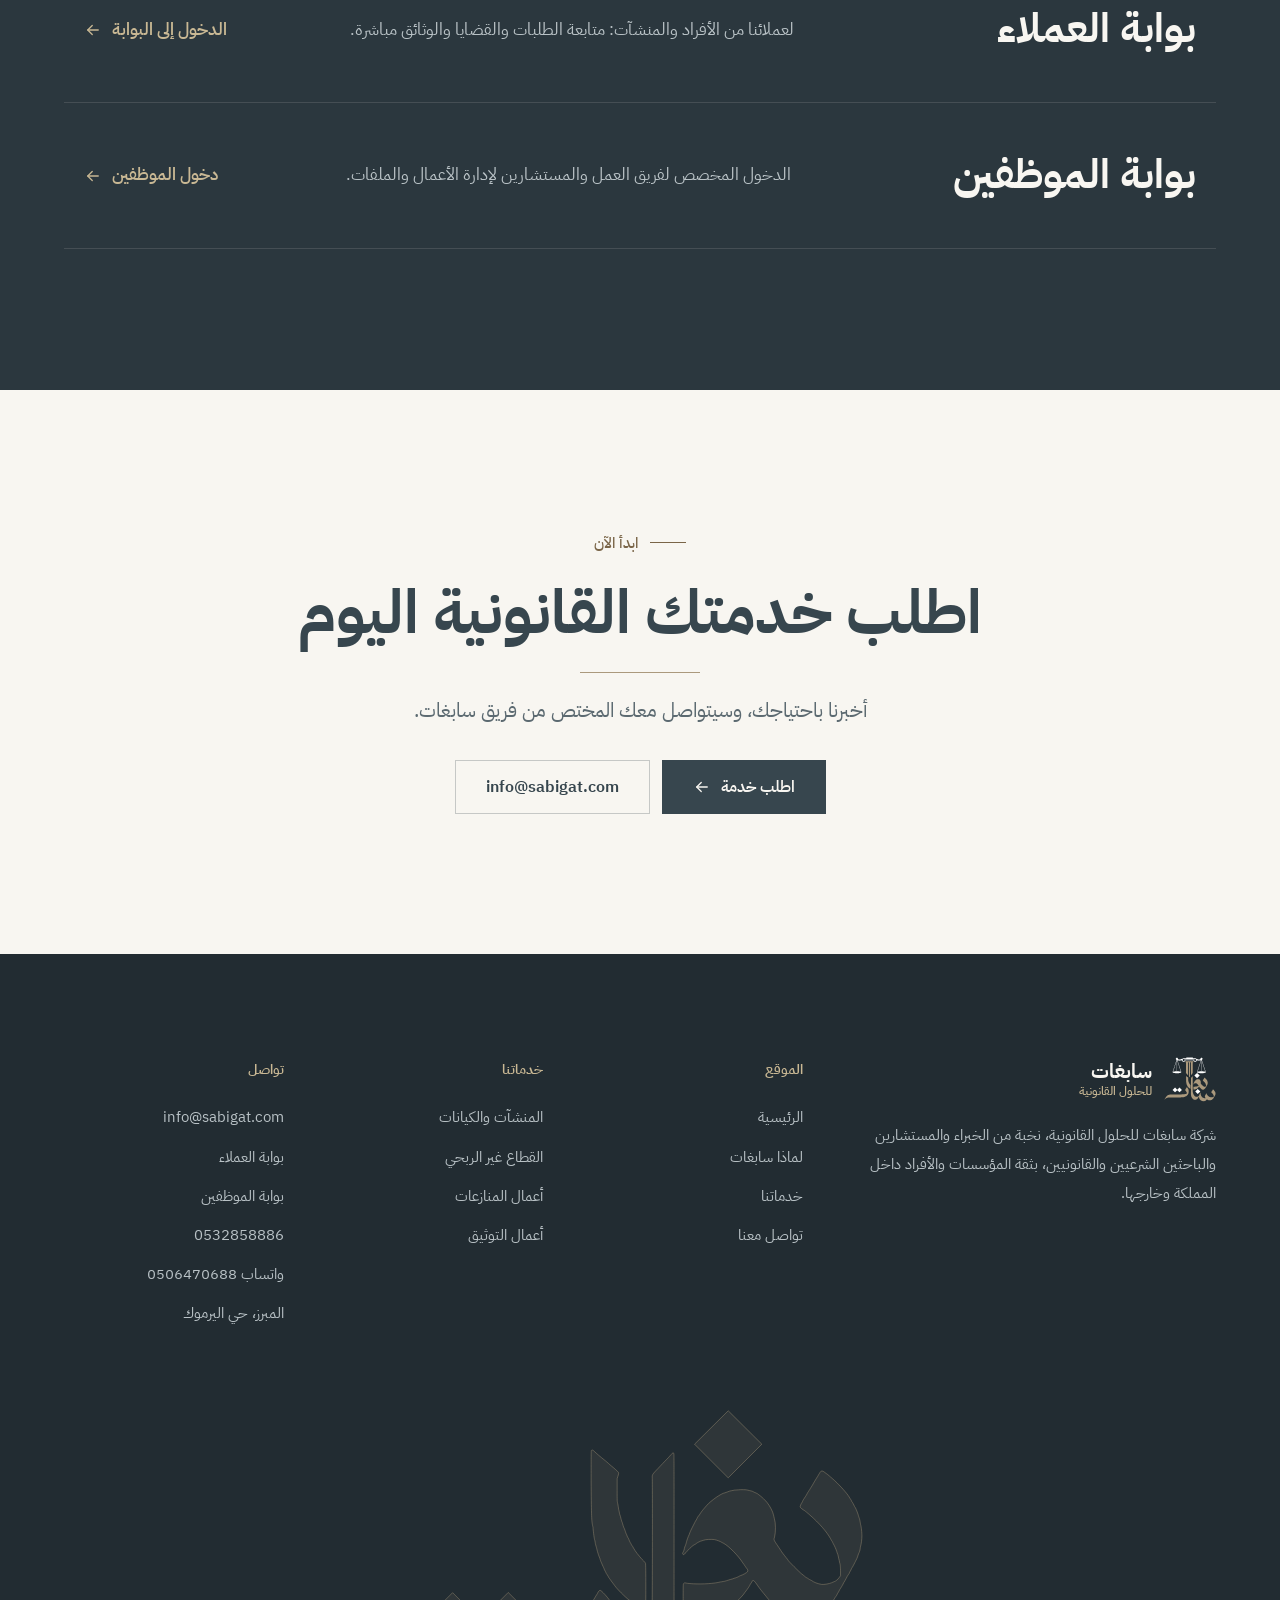
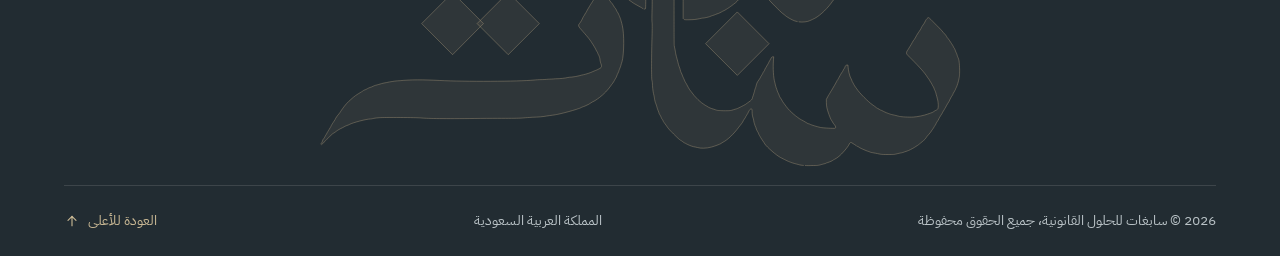
==== commit 25a9d297: "feat: بيانات التواصل من العميل — الجوال وواتساب والعنوان وأوقات العمل - صفحة التواصل: الجوال 0532858" ====
--- a/index.html
+++ b/index.html
@@ -8,7 +8,7 @@
   <link rel="canonical" href="https://sabigat.com/">
   <link rel="preload" href="assets/fonts/ibm-plex-arabic-400-arabic.woff2" as="font" type="font/woff2" crossorigin>
   <link rel="preload" href="assets/fonts/ibm-plex-arabic-700-arabic.woff2" as="font" type="font/woff2" crossorigin>
-  <link rel="stylesheet" href="assets/css/style.css?v=2">
+  <link rel="stylesheet" href="assets/css/style.css?v=3">
   <meta property="og:type" content="website">
   <meta property="og:site_name" content="سابغات للحلول القانونية">
   <meta property="og:locale" content="ar_SA">
@@ -24,7 +24,7 @@
   <meta name="twitter:image" content="https://sabigat.com/assets/img/og-image.png">
   <meta name="theme-color" content="#2b373e">
   <meta name="geo.region" content="SA">
-  <!-- TODO: من العميل — geo.placename (مدينة المقر) -->
+  <meta name="geo.placename" content="المبرز">
   <link rel="icon" href="favicon.ico" sizes="any">
   <link rel="icon" type="image/png" sizes="32x32" href="assets/img/favicon-32.png">
   <link rel="apple-touch-icon" href="assets/img/apple-touch-icon.png">
@@ -52,22 +52,30 @@
     "logo": "https://sabigat.com/assets/img/og-image.png",
     "image": "https://sabigat.com/assets/img/og-image.png",
     "email": "info@sabigat.com",
+    "telephone": "+966532858886",
+    "address": {
+      "@type": "PostalAddress",
+      "streetAddress": "حي اليرموك",
+      "addressLocality": "المبرز",
+      "addressCountry": "SA"
+    },
+    "openingHours": "Sa,Su,Mo,Tu,We,Th 09:00-17:00",
     "areaServed": "SA"
   }
   </script>
-  <!-- TODO: من العميل — رقم الترخيص (identifier) ورقم الهاتف والعنوان الوطني لإكمال JSON-LD -->
+  <!-- TODO: من العميل — رقم الترخيص (identifier) ورقم السجل التجاري -->
 </head>
 <body class="p-home">
   <a class="skip" href="#main">تخط إلى المحتوى</a>
 
   <div class="curtain" aria-hidden="true">
-    <svg class="curtain__mark" viewBox="0 0 308 265" focusable="false"><use href="assets/img/sprite.svg?v=2#mark"/></svg>
+    <svg class="curtain__mark" viewBox="0 0 308 265" focusable="false"><use href="assets/img/sprite.svg?v=3#mark"/></svg>
   </div>
 
   <header class="hdr" id="top">
     <div class="hdr__in wrap">
       <a class="brand" href="index.html" aria-label="سابغات للحلول القانونية، الصفحة الرئيسية">
-        <svg class="brand__mark" viewBox="0 0 308 265" aria-hidden="true" focusable="false"><use href="assets/img/sprite.svg?v=2#mark"/></svg>
+        <svg class="brand__mark" viewBox="0 0 308 265" aria-hidden="true" focusable="false"><use href="assets/img/sprite.svg?v=3#mark"/></svg>
         <span class="brand__name"><b>سابغات</b><small>للحلول القانونية</small></span>
       </a>
       <nav class="nav" aria-label="التنقل الرئيسي">
@@ -107,7 +115,7 @@
       <canvas class="hero__mesh" aria-hidden="true"></canvas>
       <div class="hero__in wrap">
         <div class="hero__slot" aria-hidden="true">
-          <svg class="hero__mark" viewBox="0 0 308 265" focusable="false"><use href="assets/img/sprite.svg?v=2#mark"/></svg>
+          <svg class="hero__mark" viewBox="0 0 308 265" focusable="false"><use href="assets/img/sprite.svg?v=3#mark"/></svg>
         </div>
         <p class="hero__kicker" data-rise><span>محاماة واستشارات وتوثيق</span></p>
         <h1 class="hero__title" data-words>ننجز مهماتك القانونية <em>باحتراف وتميز</em></h1>
@@ -135,7 +143,7 @@
         <p class="statement__text" data-scrub>تعد شركة سابغات إحدى الجهات الرائدة في المملكة العربية السعودية في مجالها، إذ تتميز بفريق من نخبة الخبراء والمستشارين والباحثين الشرعيين والقانونيين المتخصصين في مختلف المجالات الشرعية والقانونية.</p>
         <div class="statement__foot">
           <p data-rise>يقدم فريقنا الخدمات القانونية المختلفة في <b data-mark>أعمال المنازعات</b>، و<b data-mark>خدمات المنشآت</b>، و<b data-mark>الدعم القانوني للقطاع غير الربحي</b>، بالإضافة إلى <b data-mark>أعمال التوثيق</b>.</p>
-          <a class="link-arrow" href="about.html" data-rise><span>اعرف المزيد عنا</span><svg class="ico" viewBox="0 0 24 24" aria-hidden="true"><use href="assets/img/sprite.svg?v=2#i-arrow"/></svg></a>
+          <a class="link-arrow" href="about.html" data-rise><span>اعرف المزيد عنا</span><svg class="ico" viewBox="0 0 24 24" aria-hidden="true"><use href="assets/img/sprite.svg?v=3#i-arrow"/></svg></a>
         </div>
       </div>
     </section>
@@ -246,38 +254,38 @@
         <div class="panes" data-panes>
           <article class="pane is-open">
             <span class="pane__n" aria-hidden="true">١</span>
-            <svg class="pane__ico draw" viewBox="0 0 48 48" aria-hidden="true" focusable="false"><use href="assets/img/sprite.svg?v=2#i-building"/></svg>
+            <svg class="pane__ico draw" viewBox="0 0 48 48" aria-hidden="true" focusable="false"><use href="assets/img/sprite.svg?v=3#i-building"/></svg>
             <h3 class="pane__t">المنشآت والكيانات</h3>
             <div class="pane__body">
               <p>كل ما من شأنه تعزيز الحماية القانونية للمنشآت والشركات: الأعمال التجارية، وأعمال الشركات، والكيانات العائلية، والملكية الفكرية، والعقود التجارية، والمساهمات العقارية.</p>
-              <a class="link-arrow" href="services.html#entities"><span>التفاصيل</span><svg class="ico" viewBox="0 0 24 24" aria-hidden="true"><use href="assets/img/sprite.svg?v=2#i-arrow"/></svg></a>
+              <a class="link-arrow" href="services.html#entities"><span>التفاصيل</span><svg class="ico" viewBox="0 0 24 24" aria-hidden="true"><use href="assets/img/sprite.svg?v=3#i-arrow"/></svg></a>
             </div>
           </article>
           <article class="pane">
             <span class="pane__n" aria-hidden="true">٢</span>
-            <svg class="pane__ico draw" viewBox="0 0 48 48" aria-hidden="true" focusable="false"><use href="assets/img/sprite.svg?v=2#i-hands"/></svg>
+            <svg class="pane__ico draw" viewBox="0 0 48 48" aria-hidden="true" focusable="false"><use href="assets/img/sprite.svg?v=3#i-hands"/></svg>
             <h3 class="pane__t">القطاع غير الربحي</h3>
             <div class="pane__body">
               <p>خدمات قانونية متخصصة للجمعيات الأهلية والأوقاف والصناديق الخيرية: من التأسيس والتسجيل إلى الحوكمة والتمثيل القانوني والقضائي.</p>
-              <a class="link-arrow" href="services.html#nonprofit"><span>التفاصيل</span><svg class="ico" viewBox="0 0 24 24" aria-hidden="true"><use href="assets/img/sprite.svg?v=2#i-arrow"/></svg></a>
+              <a class="link-arrow" href="services.html#nonprofit"><span>التفاصيل</span><svg class="ico" viewBox="0 0 24 24" aria-hidden="true"><use href="assets/img/sprite.svg?v=3#i-arrow"/></svg></a>
             </div>
           </article>
           <article class="pane">
             <span class="pane__n" aria-hidden="true">٣</span>
-            <svg class="pane__ico draw" viewBox="0 0 48 48" aria-hidden="true" focusable="false"><use href="assets/img/sprite.svg?v=2#i-gavel"/></svg>
+            <svg class="pane__ico draw" viewBox="0 0 48 48" aria-hidden="true" focusable="false"><use href="assets/img/sprite.svg?v=3#i-gavel"/></svg>
             <h3 class="pane__t">أعمال المنازعات</h3>
             <div class="pane__body">
               <p>فريق ذو كفاءة عالية وإلمام بأعمال المنازعات القضائية في مختلف المجالات وعلى كافة المستويات: التمثيل القضائي، والتحكيم والوساطة.</p>
-              <a class="link-arrow" href="services.html#disputes"><span>التفاصيل</span><svg class="ico" viewBox="0 0 24 24" aria-hidden="true"><use href="assets/img/sprite.svg?v=2#i-arrow"/></svg></a>
+              <a class="link-arrow" href="services.html#disputes"><span>التفاصيل</span><svg class="ico" viewBox="0 0 24 24" aria-hidden="true"><use href="assets/img/sprite.svg?v=3#i-arrow"/></svg></a>
             </div>
           </article>
           <article class="pane">
             <span class="pane__n" aria-hidden="true">٤</span>
-            <svg class="pane__ico draw" viewBox="0 0 48 48" aria-hidden="true" focusable="false"><use href="assets/img/sprite.svg?v=2#i-seal"/></svg>
+            <svg class="pane__ico draw" viewBox="0 0 48 48" aria-hidden="true" focusable="false"><use href="assets/img/sprite.svg?v=3#i-seal"/></svg>
             <h3 class="pane__t">أعمال التوثيق</h3>
             <div class="pane__body">
               <p>خدمات التوثيق للعقود والأعمال والتصرفات المتعلقة بالأفراد والمنشآت: الوصايا، والتركات، والإقرارات المالية، والحالات الاجتماعية، والعقارات والرهون، والوكالات والعقود.</p>
-              <a class="link-arrow" href="services.html#notarization"><span>التفاصيل</span><svg class="ico" viewBox="0 0 24 24" aria-hidden="true"><use href="assets/img/sprite.svg?v=2#i-arrow"/></svg></a>
+              <a class="link-arrow" href="services.html#notarization"><span>التفاصيل</span><svg class="ico" viewBox="0 0 24 24" aria-hidden="true"><use href="assets/img/sprite.svg?v=3#i-arrow"/></svg></a>
             </div>
           </article>
         </div>
@@ -296,12 +304,12 @@
           <a class="prow" href="https://www-sabigat-com.alraedlaw.com/login" data-rise>
             <span class="prow__t">بوابة العملاء</span>
             <span class="prow__d">لعملائنا من الأفراد والمنشآت: متابعة الطلبات والقضايا والوثائق مباشرة.</span>
-            <span class="prow__go"><span>الدخول إلى البوابة</span><svg class="ico" viewBox="0 0 24 24" aria-hidden="true"><use href="assets/img/sprite.svg?v=2#i-arrow"/></svg></span>
+            <span class="prow__go"><span>الدخول إلى البوابة</span><svg class="ico" viewBox="0 0 24 24" aria-hidden="true"><use href="assets/img/sprite.svg?v=3#i-arrow"/></svg></span>
           </a>
           <a class="prow" href="https://www-sabigat-com.alraedlaw.com/login" data-rise>
             <span class="prow__t">بوابة الموظفين</span>
             <span class="prow__d">الدخول المخصص لفريق العمل والمستشارين لإدارة الأعمال والملفات.</span>
-            <span class="prow__go"><span>دخول الموظفين</span><svg class="ico" viewBox="0 0 24 24" aria-hidden="true"><use href="assets/img/sprite.svg?v=2#i-arrow"/></svg></span>
+            <span class="prow__go"><span>دخول الموظفين</span><svg class="ico" viewBox="0 0 24 24" aria-hidden="true"><use href="assets/img/sprite.svg?v=3#i-arrow"/></svg></span>
           </a>
         </div>
       </div>
@@ -315,7 +323,7 @@
         <span class="cta__rule" aria-hidden="true"></span>
         <p class="lead" data-rise>أخبرنا باحتياجك، وسيتواصل معك المختص من فريق سابغات.</p>
         <div class="cta__actions" data-rise>
-          <a class="btn btn--slate" href="contact.html"><span>اطلب خدمة</span><svg class="ico" viewBox="0 0 24 24" aria-hidden="true"><use href="assets/img/sprite.svg?v=2#i-arrow"/></svg></a>
+          <a class="btn btn--slate" href="contact.html"><span>اطلب خدمة</span><svg class="ico" viewBox="0 0 24 24" aria-hidden="true"><use href="assets/img/sprite.svg?v=3#i-arrow"/></svg></a>
           <a class="btn btn--line" href="mailto:info@sabigat.com"><span dir="ltr">info@sabigat.com</span></a>
         </div>
       </div>
@@ -327,7 +335,7 @@
       <div class="ftr__grid">
         <div class="ftr__brand">
           <a class="brand" href="index.html" aria-label="سابغات للحلول القانونية، الصفحة الرئيسية">
-            <svg class="brand__mark" viewBox="0 0 308 265" aria-hidden="true" focusable="false"><use href="assets/img/sprite.svg?v=2#mark"/></svg>
+            <svg class="brand__mark" viewBox="0 0 308 265" aria-hidden="true" focusable="false"><use href="assets/img/sprite.svg?v=3#mark"/></svg>
             <span class="brand__name"><b>سابغات</b><small>للحلول القانونية</small></span>
           </a>
           <p>شركة سابغات للحلول القانونية، نخبة من الخبراء والمستشارين والباحثين الشرعيين والقانونيين، بثقة المؤسسات والأفراد داخل المملكة وخارجها.</p>
@@ -356,18 +364,20 @@
             <li><a href="mailto:info@sabigat.com" dir="ltr">info@sabigat.com</a></li>
             <li><a href="https://www-sabigat-com.alraedlaw.com/login">بوابة العملاء</a></li>
             <li><a href="https://www-sabigat-com.alraedlaw.com/login">بوابة الموظفين</a></li>
-            <!-- TODO: من العميل — رقم الهاتف tel: وواتساب wa.me والعنوان الوطني -->
+            <li><a href="tel:+966532858886" dir="ltr">0532858886</a></li>
+            <li><a href="https://wa.me/966506470688" target="_blank" rel="noopener">واتساب <span dir="ltr">0506470688</span></a></li>
+            <li><a href="https://www.google.com/maps/search/?api=1&amp;query=%D8%AD%D9%8A+%D8%A7%D9%84%D9%8A%D8%B1%D9%85%D9%88%D9%83+%D8%A7%D9%84%D9%85%D8%A8%D8%B1%D8%B2" target="_blank" rel="noopener">المبرز، حي اليرموك</a></li>
           </ul>
         </div>
       </div>
       <div class="ftr__word" aria-hidden="true">
-        <svg viewBox="0 0 312 176" focusable="false"><use href="assets/img/sprite.svg?v=2#calli"/></svg>
+        <svg viewBox="0 0 312 176" focusable="false"><use href="assets/img/sprite.svg?v=3#calli"/></svg>
       </div>
       <div class="ftr__bottom">
         <span><span dir="ltr">© <span data-year>2026</span></span> سابغات للحلول القانونية، جميع الحقوق محفوظة</span>
-        <!-- TODO: من العميل — رقم الترخيص المهني ورقم السجل التجاري -->
+        <!-- TODO: من العميل — رقم الترخيص المهني ورقم السجل التجاري (لم يرسل بعد) -->
         <span>المملكة العربية السعودية</span>
-        <a class="totop" href="#top"><span>العودة للأعلى</span><svg class="ico" viewBox="0 0 24 24" aria-hidden="true"><use href="assets/img/sprite.svg?v=2#i-up"/></svg></a>
+        <a class="totop" href="#top"><span>العودة للأعلى</span><svg class="ico" viewBox="0 0 24 24" aria-hidden="true"><use href="assets/img/sprite.svg?v=3#i-up"/></svg></a>
       </div>
     </div>
   </footer>
@@ -388,6 +398,6 @@
   <script src="assets/js/vendor/gsap.min.js?v=3.15.0" defer></script>
   <script src="assets/js/vendor/ScrollTrigger.min.js?v=3.15.0" defer></script>
   <script src="assets/js/vendor/lenis.min.js?v=1.3.26" defer></script>
-  <script src="assets/js/main.js?v=2" defer></script>
+  <script src="assets/js/main.js?v=3" defer></script>
 </body>
 </html>
